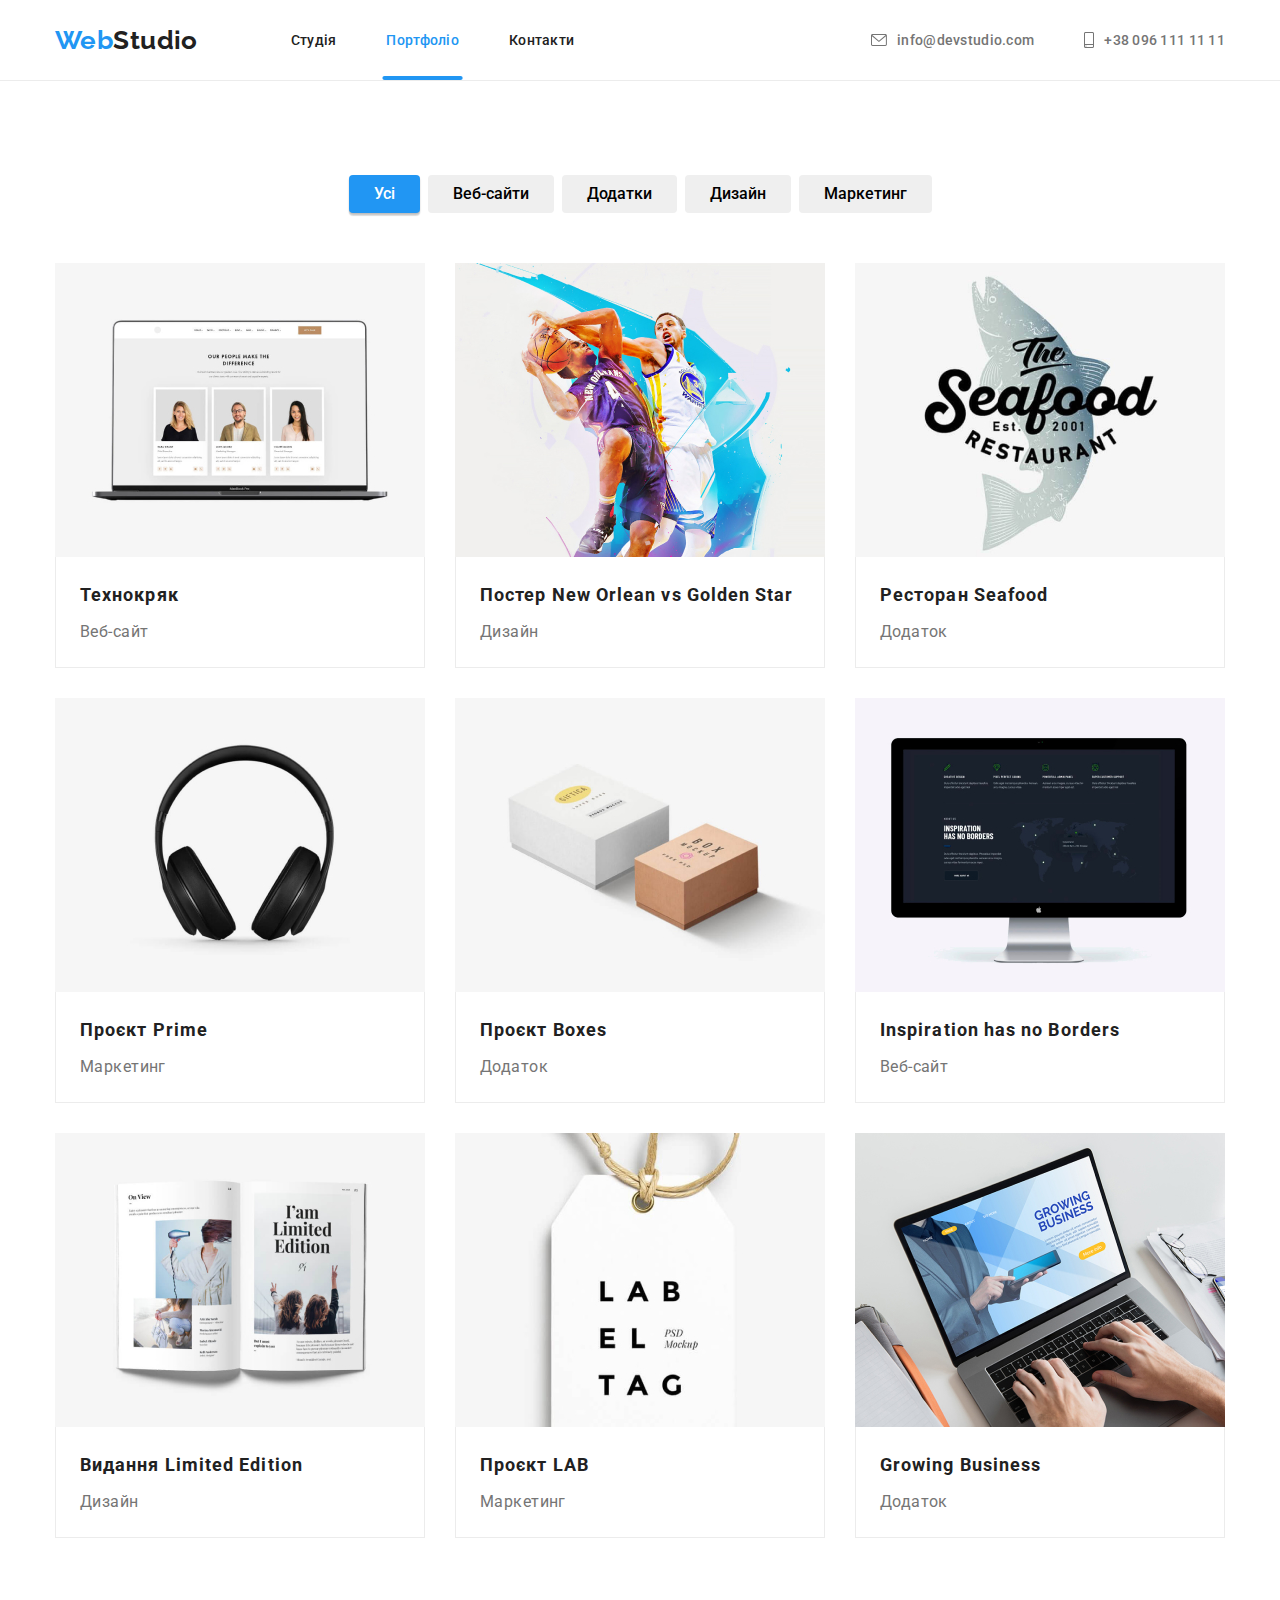
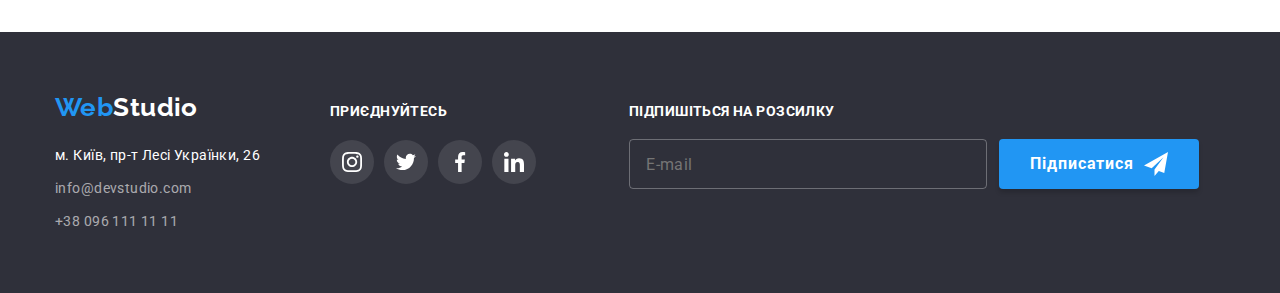
==== portfolio.html @ 4954eb3d "HW8 start" ====
<!DOCTYPE html>
<html lang="uK">
  <head>
    <meta charset="UTF-8" />
    <meta http-equiv="X-UA-Compatible" content="IE=edge" />
    <meta name="viewport" content="width=device-width, initial-scale=1.0" />
    <link rel="preconnect" href="https://fonts.googleapis.com" />
    <link rel="preconnect" href="https://fonts.gstatic.com" crossorigin />
    <link
      href="https://fonts.googleapis.com/css2?family=Raleway:wght@700&family=Roboto:wght@400;500;700;900&display=swap"
      rel="stylesheet"
    />
    <link
      rel="stylesheet"
      href="https://cdnjs.cloudflare.com/ajax/libs/modern-normalize/1.1.0/modern-normalize.min.css"
    />
    <link rel="stylesheet" href="./css/main.min.css" />
    <title>Портфоліо</title>
  </head>
  <body>
    <header class="header-page">
      <div class="container main-site">
        <nav class="header-page__nav">
          <a class="logo" href="./index.html"
            ><span class="logo--blue">Web</span
            ><span class="logo--black">Studio</span></a
          >
          <ul class="main-nav__list list">
            <li class="main-nav__item">
              <a href="./index.html" class="main-nav__title">Студія</a>
            </li>
            <li class="main-nav__item">
              <a
                href="./portfolio.html"
                class="main-nav__title main-nav__title--current"
                >Портфоліо</a
              >
            </li>
            <li class="main-nav__item">
              <a href="" class="main-nav__title">Контакти</a>
            </li>
          </ul>
        </nav>

        <ul class="contacts-list list">
          <li class="contacts-list__item">
            <a href="mailto:info@devstudio.com" class="email">
              <svg width="16" height="12" class="email__icon">
                <use href="./images/icons.svg#icon-envelope"></use>
              </svg>
              info@devstudio.com
            </a>
          </li>
          <li class="contacts-list__item">
            <a href="tel:+380961111111" class="phone">
              <svg width="10" height="16" class="phone__icon">
                <use href="./images/icons.svg#icon-smartphone"></use>
              </svg>
              +38 096 111 11 11
            </a>
          </li>
        </ul>
      </div>
    </header>

    <main>
      <section class="section portfolio">
        <div class="container">
          <h1 class="hidden">Портфоліо</h1>
          <ul class="list portfolio__list">
            <li>
              <button
                type="button"
                class="portfolio__button portfolio__button--current"
              >
                Усі
              </button>
            </li>
            <li>
              <button type="button" class="portfolio__button">Веб-сайти</button>
            </li>
            <li>
              <button type="button" class="portfolio__button">Додатки</button>
            </li>
            <li>
              <button type="button" class="portfolio__button">Дизайн</button>
            </li>
            <li>
              <button type="button" class="portfolio__button">Маркетинг</button>
            </li>
          </ul>

          <ul class="list projects">
            <li class="projects__item">
              <a href="">
                <div class="projects__wrap">
                  <img
                    src="./images/images_portfolio/technocrat.jpg"
                    alt="Технокряк"
                    width="370"
                  />
                  <p class="projects__text">
                    Ресурс пропонує комплексні пропозиції з різним рівнем
                    функціоналу та сервісів. Все це дозволить відвідувачу
                    отримати вичерпні відомості про компанію чи приватну особу.
                  </p>
                </div>
                <div class="projects__border">
                  <h2 class="projects__name">Технокряк</h2>
                  <p class="projects__example">Веб-сайт</p>
                </div>
              </a>
            </li>
            <li class="projects__item">
              <a href="">
                <div class="projects__wrap">
                  <img
                    src="./images/images_portfolio/poster.jpg"
                    alt="Постер"
                    width="370"
                  />
                  <p class="projects__text">
                    Ресурс пропонує комплексні пропозиції з різним рівнем
                    функціоналу та сервісів. Все це дозволить відвідувачу
                    отримати вичерпні відомості про компанію чи приватну особу.
                  </p>
                </div>
                <div class="projects__border">
                  <h2 class="projects__name">
                    Постер New Orlean vs Golden Star
                  </h2>
                  <p class="projects__example">Дизайн</p>
                </div>
              </a>
            </li>
            <li class="projects__item">
              <a href="">
                <div class="projects__wrap">
                  <img
                    src="./images/images_portfolio/restaurant.jpg"
                    alt="Ресторан"
                    width="370"
                  />
                  <p class="projects__text">
                    Ресурс пропонує комплексні пропозиції з різним рівнем
                    функціоналу та сервісів. Все це дозволить відвідувачу
                    отримати вичерпні відомості про компанію чи приватну особу.
                  </p>
                </div>
                <div class="projects__border">
                  <h2 class="projects__name">Ресторан Seafood</h2>
                  <p class="projects__example">Додаток</p>
                </div>
              </a>
            </li>
            <li class="projects__item">
              <a href="">
                <div class="projects__wrap">
                  <img
                    src="./images/images_portfolio/prime_pj.jpg"
                    alt="Проєкт Прайм"
                    width="370"
                  />
                  <p class="projects__text">
                    Ресурс пропонує комплексні пропозиції з різним рівнем
                    функціоналу та сервісів. Все це дозволить відвідувачу
                    отримати вичерпні відомості про компанію чи приватну особу.
                  </p>
                </div>
                <div class="projects__border">
                  <h2 class="projects__name">Проєкт Prime</h2>
                  <p class="projects__example">Маркетинг</p>
                </div>
              </a>
            </li>
            <li class="projects__item">
              <a href="">
                <div class="projects__wrap">
                  <img
                    src="./images/images_portfolio/boxes_pj.jpg"
                    alt="Проєкт Боксеc"
                    width="370"
                  />
                  <p class="projects__text">
                    Ресурс пропонує комплексні пропозиції з різним рівнем
                    функціоналу та сервісів. Все це дозволить відвідувачу
                    отримати вичерпні відомості про компанію чи приватну особу.
                  </p>
                </div>
                <div class="projects__border">
                  <h2 class="projects__name">Проєкт Boxes</h2>
                  <p class="projects__example">Додаток</p>
                </div>
              </a>
            </li>
            <li class="projects__item">
              <a href="">
                <div class="projects__wrap">
                  <img
                    src="./images/images_portfolio/inspiration_pj.jpg"
                    alt="Веб-сайт Інспірайшін"
                    width="370"
                  />
                  <p class="projects__text">
                    Ресурс пропонує комплексні пропозиції з різним рівнем
                    функціоналу та сервісів. Все це дозволить відвідувачу
                    отримати вичерпні відомості про компанію чи приватну особу.
                  </p>
                </div>
                <div class="projects__border">
                  <h2 lang="en" class="projects__name">
                    Inspiration has no Borders
                  </h2>
                  <p class="projects__example">Веб-сайт</p>
                </div>
              </a>
            </li>
            <li class="projects__item">
              <a href="">
                <div class="projects__wrap">
                  <img
                    src="./images/images_portfolio/edition_limited.jpg"
                    alt="Дизайн видання"
                    width="370"
                  />
                  <p class="projects__text">
                    Ресурс пропонує комплексні пропозиції з різним рівнем
                    функціоналу та сервісів. Все це дозволить відвідувачу
                    отримати вичерпні відомості про компанію чи приватну особу.
                  </p>
                </div>
                <div class="projects__border">
                  <h2 class="projects__name">Видання Limited Edition</h2>
                  <p class="projects__example">Дизайн</p>
                </div>
              </a>
            </li>
            <li class="projects__item">
              <a href="">
                <div class="projects__wrap">
                  <img
                    src="./images/images_portfolio/lab_pj.jpg"
                    alt="Маркетинг ЛАБ"
                    width="370"
                  />
                  <p class="projects__text">
                    Ресурс пропонує комплексні пропозиції з різним рівнем
                    функціоналу та сервісів. Все це дозволить відвідувачу
                    отримати вичерпні відомості про компанію чи приватну особу.
                  </p>
                </div>
                <div class="projects__border">
                  <h2 class="projects__name">Проєкт LAB</h2>
                  <p class="projects__example">Маркетинг</p>
                </div>
              </a>
            </li>
            <li class="projects__item">
              <a href="">
                <div class="projects__wrap">
                  <img
                    src="./images/images_portfolio/growing_business.jpg"
                    alt="Додаток"
                    width="370"
                  />
                  <p class="projects__text">
                    Ресурс пропонує комплексні пропозиції з різним рівнем
                    функціоналу та сервісів. Все це дозволить відвідувачу
                    отримати вичерпні відомості про компанію чи приватну особу.
                  </p>
                </div>
                <div class="projects__border">
                  <h2 lang="en" class="projects__name">Growing Business</h2>
                  <p class="projects__example">Додаток</p>
                </div>
              </a>
            </li>
          </ul>
        </div>
      </section>
    </main>

    <footer class="footer">
      <div class="container footer__container">
        <div class="contacts">
          <div class="contacts__logo">
            <a
              href="./index.html"
              target="_blank"
              rel="noopener noreferrer"
              class="logo"
            >
              <span class="logo--blue">Web</span
              ><span class="logo-white">Studio</span>
            </a>
          </div>
          <address class="contacts__body">
            <ul class="list contacts__list">
              <li class="contacts__item">
                <a href="https://goo.gl/maps/1QhM3WFyMhCo5uu47" class="address">
                  м. Київ, пр-т Лесі Українки, 26</a
                >
              </li>
              <li class="contacts__item">
                <a href="mailto:info@devstudio.com" class="email">
                  info@devstudio.com
                </a>
              </li>
              <li class="contacts__item">
                <a href="tel:+380961111111" class="phone">+38 096 111 11 11</a>
              </li>
            </ul>
          </address>
        </div>
        <div class="social">
          <h2 class="social__text">Приєднуйтесь</h2>
          <ul class="social__list list">
            <li class="social__item">
              <a href="#" class="social__link">
                <svg class="social__icon" width="20" height="20">
                  <use href="./images/icons.svg#icon-instagram"></use>
                </svg>
              </a>
            </li>
            <li class="social__item">
              <a href="#" class="social__link">
                <svg class="social__icon" width="20" height="20">
                  <use href="./images/icons.svg#icon-twitter"></use>
                </svg>
              </a>
            </li>
            <li class="social__item">
              <a href="#" class="social__link">
                <svg class="social__icon" width="20" height="20">
                  <use href="./images/icons.svg#icon-facebook"></use>
                </svg>
              </a>
            </li>
            <li class="social__item">
              <a href="#" class="social__link">
                <svg class="social__icon" width="20" height="20">
                  <use href="./images/icons.svg#icon-linkedin"></use>
                </svg>
              </a>
            </li>
          </ul>
        </div>
        <div class="sign-up">
          <form class="sign-up__form">
            <p class="sign-up__title">Підпишіться на розсилку</p>
            <div class="sign-up__row">
              <lable for="user-email" class="sign-up__email-lable"></lable>
              <input
                class="sign-up__email"
                type="email"
                name="email"
                id="user-email"
                placeholder="E-mail"
              />
              <button type="submit" class="sign-up__button">
                Підписатися
                <svg class="sign-up__icon" width="24" height="24">
                  <use href="./images/icons.svg#icon-send"></use>
                </svg>
              </button>
            </div>
          </form>
        </div>
      </div>
    </footer>
  </body>
</html>
---- css/main.min.css ----
:root{--primary-text-color: #212121;--title-item: #757575;--primary-background-color: #ffffff;--secondary-background-color: #f5f4fa;--color-blue: #2196f3;--color-hero-background: #2f303a;--color-white: #ffffff;--color-black: #000000;--fw-400: 400;--fw-500: 500;--fw-700: 700;--border: #ececec;--shadow-cards-button: 0 4px 4px 0 rgba(0, 0, 0, 0.25);--timing-function-hover: cubic-bezier(0.4, 0, 0.2, 1);--time: 250ms}body{background-color:var(--primary-background-color);color:var(--primary-text-color);font-family:Roboto,sans-serif;font-size:14px;letter-spacing:.03em;font-weight:var(--fw-400);margin:0}h1,h2,h3,h4,h5,h6,p{margin:0}.list{list-style:none;margin:0;padding:0}a{text-decoration:none;color:var(--primary-text-color)}img{display:block;max-width:100%;height:auto;width:100%}.container{width:100%;padding-left:15px;padding-right:15px;margin:0 auto}@media screen and (min-width: 480px){.container{max-width:480px}}@media screen and (min-width: 768px){.container{max-width:768px}}@media screen and (min-width: 1200px){.container{max-width:1200px}}.section{padding:60px 0}@media screen and (min-width: 1200px){.section{padding-top:94px;padding-bottom:94px}}.section-title{font-weight:var(--fw-700);font-size:36px;line-height:1.1667;text-align:center;margin-bottom:30px}@media screen and (min-width: 1200px){.section-title{margin-bottom:50px}}.logo--blue,.logo-white,.logo--black{font-family:Raleway,sans-serif;font-weight:var(--fw-700);font-size:26px;line-height:1.1923}.logo--blue{color:var(--color-blue)}.logo-white{color:var(--color-white)}.logo-black{color:var(--color-black)}.backdrop{position:fixed;top:0;width:100%;height:100%;background-color:rgba(0,0,0,.2);-webkit-transition:opacity var(--time) linear,visibility var(--time) linear;transition:opacity var(--time) linear,visibility var(--time) linear}.modal{position:absolute;top:50%;left:50%;width:528px;min-height:581px;background-color:var(--color-white);border-radius:5px;top:50%;left:50%;opacity:1;-webkit-transform:translate(-50%, -50%) scale(1);transform:translate(-50%, -50%) scale(1);-webkit-transition:opacity var(--time) var(--timing-function-hover),-webkit-transform var(--time) var(--timing-function-hover);transition:opacity var(--time) var(--timing-function-hover),-webkit-transform var(--time) var(--timing-function-hover);transition:transform var(--time) var(--timing-function-hover),opacity var(--time) var(--timing-function-hover);transition:transform var(--time) var(--timing-function-hover),opacity var(--time) var(--timing-function-hover),-webkit-transform var(--time) var(--timing-function-hover)}.backdrop.is-hidden .modal{-webkit-transform:translate(-50%, -50%) scale(1.5);transform:translate(-50%, -50%) scale(1.5)}.modal__button{position:absolute;right:8px;top:8px;width:30px;height:30px;border:1px solid rgba(0,0,0,.1);border-radius:50%;display:-webkit-box;display:-ms-flexbox;display:flex;-webkit-box-pack:center;-ms-flex-pack:center;justify-content:center;-webkit-box-align:center;-ms-flex-align:center;align-items:center;background-color:rgba(0,0,0,0);cursor:pointer;-webkit-transition-property:fill;transition-property:fill;-webkit-transition-duration:var(--time);transition-duration:var(--time);-webkit-transition-timing-function:var(--timing-function-hover);transition-timing-function:var(--timing-function-hover)}.modal__button:hover,.modal__button:focus{fill:var(--color-blue)}.modal-section{padding:40px}.modal-section__text{display:block;margin-bottom:12px;font-size:20px;line-height:1.15;color:var(--primary-text-color);text-align:center;letter-spacing:.03em}.modal-section__field{display:-webkit-box;display:-ms-flexbox;display:flex;position:relative;-webkit-box-orient:vertical;-webkit-box-direction:normal;-ms-flex-direction:column;flex-direction:column;margin-bottom:10px;font-size:12px;line-height:1.1667;letter-spacing:.01em}.modal-section__field:nth-of-type(4n){margin-bottom:20px}.modal-section__label{margin-bottom:4px;font-size:12px;line-height:1.1667;letter-spacing:.01em;color:var(--title-item)}.modal-section__input{padding:11px 40px;border:1px solid rgba(33,33,33,.2);border-radius:4px;-webkit-transition:border-color var(--time) var(--timing-function-hover),outline var(--time) var(--timing-function-hover);transition:border-color var(--time) var(--timing-function-hover),outline var(--time) var(--timing-function-hover)}.modal-section__input:focus{border-color:var(--color-blue);outline:var(--color-blue)}.modal-section__icon{position:absolute;top:50%;left:12px;fill:var(--title-text-color);-webkit-transition:fill var(--time) var(--timing-function-hover);transition:fill var(--time) var(--timing-function-hover)}.modal-section__field:focus-within>.modal-section__icon{fill:var(--color-blue)}.modal__comment{margin-top:4px;width:448px;height:120px;resize:none;border:1px solid rgba(33,33,33,.2);border-radius:4px;padding:12px 16px;-webkit-transition:border-color var(--time) var(--timing-function-hover),outline var(--time) var(--timing-function-hover);transition:border-color var(--time) var(--timing-function-hover),outline var(--time) var(--timing-function-hover)}.modal__comment::-webkit-input-placeholder{font-size:12px;line-height:14px;letter-spacing:.01em;color:rgba(117,117,117,.5)}.modal__comment::-moz-placeholder{font-size:12px;line-height:14px;letter-spacing:.01em;color:rgba(117,117,117,.5)}.modal__comment:-ms-input-placeholder{font-size:12px;line-height:14px;letter-spacing:.01em;color:rgba(117,117,117,.5)}.modal__comment::-ms-input-placeholder{font-size:12px;line-height:14px;letter-spacing:.01em;color:rgba(117,117,117,.5)}.modal__comment::placeholder{font-size:12px;line-height:14px;letter-spacing:.01em;color:rgba(117,117,117,.5)}.modal__comment:focus{border-color:var(--color-blue);outline:var(--color-blue)}.checkbox-field{display:-webkit-box;display:-ms-flexbox;display:flex;-webkit-box-align:center;-ms-flex-align:center;align-items:center;padding-left:11px;margin-bottom:30px;color:var(--title-item)}.checkbox-field__input{-webkit-appearance:none;-moz-appearance:none;appearance:none;position:absolute}.checkbox-field__icon{display:inline-block;width:16px;height:15px;border:2px solid var(--primary-text-color);border-radius:2px;cursor:pointer}.checkbox-field__input:checked+.checkbox-field__icon{background-color:var(--color-blue);border-color:rgba(0,0,0,0)}.checkbox-field__input:focus+.checkbox-field__icon{-webkit-box-shadow:0px 4px 4px rgba(0,0,0,.15);box-shadow:0px 4px 4px rgba(0,0,0,.15)}.checkbox-field__icon use{opacity:0}.checkbox-field__input:checked+.checkbox-field__icon use{opacity:1}.checkbox-field__text{margin-left:8px;margin-right:8px;font-size:14px;line-height:1.7143;letter-spacing:.03em}.checkbox-field__link{position:relative;display:block;color:var(--color-blue);text-decoration:none;letter-spacing:.03em;line-height:1.7143}.checkbox-field__link::after{position:absolute;bottom:1px;left:0;content:"";width:100%;height:1px;background-color:var(--color-blue)}.checkbox-field__button{font-weight:var(--fw-700);cursor:pointer;font-size:16px;line-height:1.875;-webkit-box-align:center;-ms-flex-align:center;align-items:center;text-align:center;letter-spacing:.06em;min-width:200px;height:50px;border-radius:4px;margin:0 auto;display:block;margin-top:30px;padding:10px 52px;background:var(--color-blue);-webkit-box-shadow:0px 4px 4px rgba(0,0,0,.15);box-shadow:0px 4px 4px rgba(0,0,0,.15);border-width:0;color:var(--color-white);-webkit-transition-property:background-color;transition-property:background-color;-webkit-transition-duration:var(--time);transition-duration:var(--time);-webkit-transition-timing-function:var(--timing-function-hover);transition-timing-function:var(--timing-function-hover)}.checkbox-field__button:focus,.checkbox-field__button:hover{background-color:#188ce8}.hidden{position:absolute;clip:rect(0 0 0 0);width:1px;height:1px;margin:-1px}.is-hidden{opacity:0;visibility:hidden;pointer-events:none}.header-page{border-bottom:1px solid #ececec}.main-nav,.header-page__nav,.nav-site,.main-site{display:-webkit-box;display:-ms-flexbox;display:flex;-webkit-box-align:center;-ms-flex-align:center;align-items:center}.main-nav__list{display:-webkit-box;display:-ms-flexbox;display:flex;margin-left:93px}.main-nav__list .main-nav__item:not(:last-child){margin-right:50px}.main-nav__list .main-nav__title{display:block;padding-top:32px;padding-bottom:32px;font-weight:var(--fw-500);line-height:1.1428;letter-spacing:.02em;-webkit-transition-property:color;transition-property:color;-webkit-transition-duration:var(--time);transition-duration:var(--time);-webkit-transition-timing-function:var(--timing-function-hover);transition-timing-function:var(--timing-function-hover)}.main-nav__list .main-nav__title:hover,.main-nav__list .main-nav__title:focus{color:var(--color-blue)}.contacts-list{display:-webkit-box;display:-ms-flexbox;display:flex;-webkit-box-align:center;-ms-flex-align:center;align-items:center;margin-left:auto}.contacts-list .contacts-list__item+.contacts-list__item{margin-left:50px}.contacts-list .phone,.contacts-list .email{color:var(--title-item);font-weight:var(--fw-500);line-height:1.1428;letter-spacing:.02em;vertical-align:baseline;display:-webkit-box;display:-ms-flexbox;display:flex;-webkit-box-align:center;-ms-flex-align:center;align-items:center;-webkit-transition-property:color;transition-property:color;-webkit-transition-duration:var(--time);transition-duration:var(--time);-webkit-transition-timing-function:var(--timing-function-hover);transition-timing-function:var(--timing-function-hover)}.contacts-list .phone:hover,.contacts-list .phone:focus,.contacts-list .email:hover,.contacts-list .email:focus{color:var(--color-blue)}.main-nav__title--current{position:relative}.main-nav__title--current::after{content:"";position:absolute;width:100%;height:4px;left:0;bottom:0;-webkit-transform:scaleX(1.1);transform:scaleX(1.1);background:var(--color-blue);border-radius:2px}.main-nav__list .main-nav__item .main-nav__title--current{color:var(--color-blue)}.phone,.email{color:rgba(255,255,255,.6);font-style:normal;line-height:1.7143;-webkit-transition-property:color;transition-property:color;-webkit-transition-duration:var(--time);transition-duration:var(--time);-webkit-transition-timing-function:var(--timing-function-hover);transition-timing-function:var(--timing-function-hover)}.phone:hover,.phone:focus,.email:hover,.email:focus{color:var(--color-blue)}.address:hover,.address:focus{color:var(--color-blue)}.email__icon{display:-webkit-inline-box;display:-ms-inline-flexbox;display:inline-flex;-webkit-box-align:center;-ms-flex-align:center;align-items:center;margin-right:10px;fill:currentColor}.phone__icon{display:-webkit-inline-box;display:-ms-inline-flexbox;display:inline-flex;-webkit-box-align:center;-ms-flex-align:center;align-items:center;margin-right:10px;fill:currentColor}.hero{max-width:1600px;height:600px;text-align:center;padding-top:200px;padding-bottom:200px;margin-left:auto;margin-right:auto;background-image:-webkit-gradient(linear, left top, right top, from(rgba(47, 48, 58, 0.4)), to(rgba(47, 48, 58, 0.4))),url("../images/bg-hero.jpg");background-image:linear-gradient(to right, rgba(47, 48, 58, 0.4), rgba(47, 48, 58, 0.4)),url("../images/bg-hero.jpg");background-position:center;background-size:auto;background-repeat:no-repeat;background-color:var(--color-hero-background)}.hero__title{color:var(--color-white);font-weight:900;font-size:26px;line-height:1.3636;letter-spacing:.06em;text-transform:uppercase;margin:0 auto}@media screen and (min-width: 768px){.hero__title{width:360px}}@media screen and (min-width: 1200px){.hero__title{font-size:44px;width:696px}}.button__hero{cursor:pointer;font-weight:var(--fw-700);font-size:16px;line-height:1.875;letter-spacing:.06em;border-radius:4px;padding:10px 32px;min-width:200px;margin-top:30px;background:var(--color-blue);-webkit-box-shadow:0px 4px 4px rgba(0,0,0,.15);box-shadow:0px 4px 4px rgba(0,0,0,.15);border-width:0;color:var(--color-white);-webkit-transition-property:background-color;transition-property:background-color;-webkit-transition-duration:var(--time);transition-duration:var(--time);-webkit-transition-timing-function:var(--timing-function-hover);transition-timing-function:var(--timing-function-hover)}.button__hero:hover,.button__hero:focus{background-color:#188ce8}.features__row{display:-webkit-box;display:-ms-flexbox;display:flex;-ms-flex-wrap:wrap;flex-wrap:wrap;-webkit-box-pack:center;-ms-flex-pack:center;justify-content:center;-webkit-box-orient:vertical;-webkit-box-direction:normal;-ms-flex-direction:column;flex-direction:column;gap:30px}@media screen and (min-width: 768px){.features__row{-webkit-box-orient:horizontal;-webkit-box-direction:normal;-ms-flex-direction:row;flex-direction:row}}@media screen and (min-width: 1200px){.features__row{display:-webkit-box;display:-ms-flexbox;display:flex}}.features__row>.features__body{width:100%}@media screen and (min-width: 768px){.features__body{-ms-flex-preferred-size:calc((100% - 30px)/2);flex-basis:calc((100% - 30px)/2)}}@media screen and (min-width: 1200px){.features__body{-ms-flex-preferred-size:calc((100% - 90px)/4);flex-basis:calc((100% - 90px)/4)}}.features__bgc-img{display:-webkit-box;display:-ms-flexbox;display:flex;-webkit-box-pack:center;-ms-flex-pack:center;justify-content:center;-webkit-box-align:center;-ms-flex-align:center;align-items:center;background-color:#f5f4fa;height:120px;margin-bottom:30px}.features__body-img{fill:currentColor}.features__title{font-size:14px;font-weight:var(--fw-700);line-height:1.14;text-transform:uppercase;margin-bottom:10px}.features__text{color:var(--title-item);line-height:1.7143}.work{display:none;padding-top:0}@media screen and (min-width: 1200px){.work{display:block}}.work__list{display:-webkit-box;display:-ms-flexbox;display:flex;-webkit-box-orient:horizontal;-webkit-box-direction:normal;-ms-flex-direction:row;flex-direction:row;gap:30px}.work__list-item{-ms-flex-preferred-size:calc((100% - 60px)/3);flex-basis:calc((100% - 60px)/3);position:relative}.work__list-text{padding-top:27px;padding-bottom:27px;font-weight:700;font-size:14px;line-height:1.14;text-align:center;letter-spacing:.03em;text-transform:uppercase;color:var(--color-white);width:100%;height:70px;background-color:rgba(47,48,58,.8);position:absolute;bottom:0}.team{background-color:var(--secondary-background-color)}.team__list{display:-webkit-box;display:-ms-flexbox;display:flex;-webkit-box-orient:vertical;-webkit-box-direction:normal;-ms-flex-direction:column;flex-direction:column;gap:30px}@media screen and (min-width: 768px){.team__list{-ms-flex-wrap:wrap;flex-wrap:wrap;-webkit-box-orient:horizontal;-webkit-box-direction:normal;-ms-flex-direction:row;flex-direction:row}}.team__list>.team__item{margin-top:0;background:var(--primary-background-color);-webkit-box-shadow:0px 1px 3px rgba(0,0,0,.12),0px 1px 1px rgba(0,0,0,.14),0px 2px 1px rgba(0,0,0,.2);box-shadow:0px 1px 3px rgba(0,0,0,.12),0px 1px 1px rgba(0,0,0,.14),0px 2px 1px rgba(0,0,0,.2);border-radius:0px 0px 4px 4px}@media screen and (min-width: 768px){.team__item{-ms-flex-preferred-size:calc((100% - 30px)/2);flex-basis:calc((100% - 30px)/2)}}@media screen and (min-width: 1200px){.team__item{-ms-flex-preferred-size:calc((100% - 90px)/4);flex-basis:calc((100% - 90px)/4)}}.team__border{padding:30px 10px;padding-bottom:24px;-webkit-box-flex:1;-ms-flex-positive:1;flex-grow:1}@media screen and (min-width: 1200px){.team__border{padding-bottom:30px}}.team__title{font-weight:var(--fw-500);font-size:16px;line-height:1.1875;margin-bottom:10px;text-align:center}.team__job-title{color:var(--title-item);font-size:16px;line-height:1.1875;text-align:center;margin-bottom:16px}.social-list{display:-webkit-box;display:-ms-flexbox;display:flex;-webkit-box-pack:center;-ms-flex-pack:center;justify-content:center;gap:10px}.social-list__item{width:44px;height:44px}.social-list__link{width:100%;height:100%;border-radius:50%;display:-webkit-box;display:-ms-flexbox;display:flex;-webkit-box-orient:vertical;-webkit-box-direction:normal;-ms-flex-direction:column;flex-direction:column;-webkit-box-align:center;-ms-flex-align:center;align-items:center;-webkit-box-pack:center;-ms-flex-pack:center;justify-content:center;color:#afb1b8;-webkit-transition-property:background-color,color;transition-property:background-color,color;-webkit-transition-duration:var(--time);transition-duration:var(--time);-webkit-transition-timing-function:var(--timing-function-hover);transition-timing-function:var(--timing-function-hover)}.social-list__link:hover,.social-list__link:focus{background-color:var(--color-blue);color:var(--color-white)}.social-list__icon{fill:currentColor}.brands__list{display:-webkit-box;display:-ms-flexbox;display:flex;-ms-flex-wrap:wrap;flex-wrap:wrap;-webkit-box-pack:center;-ms-flex-pack:center;justify-content:center;-webkit-box-align:center;-ms-flex-align:center;align-items:center;gap:30px}.brands__item{-ms-flex-wrap:wrap;flex-wrap:wrap;-webkit-box-orient:horizontal;-webkit-box-direction:normal;-ms-flex-direction:row;flex-direction:row;-ms-flex-preferred-size:calc((100% - 30px)/2);flex-basis:calc((100% - 30px)/2);width:170px;height:92px;border-radius:4px;color:#afb1b8}@media screen and (min-width: 768px){.brands__item{-ms-flex-preferred-size:calc((100% - 60px)/3);flex-basis:calc((100% - 60px)/3)}}@media screen and (min-width: 1200px){.brands__item{-ms-flex-preferred-size:calc((100% - 150px)/6);flex-basis:calc((100% - 150px)/6)}}.brands__link{display:-webkit-box;display:-ms-flexbox;display:flex;-webkit-box-pack:center;-ms-flex-pack:center;justify-content:center;-webkit-box-align:center;-ms-flex-align:center;align-items:center;border:1px solid #afb1b8;border-radius:4px;color:#afb1b8;height:92px;fill:currentColor;-webkit-transition-property:border,color;transition-property:border,color;-webkit-transition-duration:var(--time);transition-duration:var(--time);-webkit-transition-timing-function:var(--timing-function-hover);transition-timing-function:var(--timing-function-hover)}.brands__link:hover,.brands__link:focus{color:var(--color-blue);border-color:var(--color-blue)}.brands__icon{fill:currentColor}.footer{background-color:var(--color-hero-background);padding:60px 0}.footer__container{display:-webkit-box;display:-ms-flexbox;display:flex;-webkit-box-align:baseline;-ms-flex-align:baseline;align-items:baseline}.contacts__logo{margin-bottom:20px}.contacts__item:not(:last-child){margin-bottom:9px}.address{color:var(--color-white);line-height:1.7143;font-style:normal;-webkit-transition-property:color;transition-property:color;-webkit-transition-duration:var(--time);transition-duration:var(--time);-webkit-transition-timing-function:var(--timing-function-hover);transition-timing-function:var(--timing-function-hover)}.address:hover,.address:focus{color:var(--color-blue)}.social{margin-left:70px}.social__text{margin-bottom:20px;color:#fff;text-transform:uppercase;font-weight:var(--fw-700);font-size:14px;line-height:1.14;letter-spacing:.03em}.social__list{display:-webkit-box;display:-ms-flexbox;display:flex;-webkit-box-pack:left;-ms-flex-pack:left;justify-content:left;gap:10px}.social__item{width:44px;height:44px}.social__link{width:100%;height:100%;border-radius:50%;display:-webkit-box;display:-ms-flexbox;display:flex;-webkit-box-align:center;-ms-flex-align:center;align-items:center;-webkit-box-pack:center;-ms-flex-pack:center;justify-content:center;color:var(--color-white);background-color:rgba(255,255,255,.1);-webkit-transition-property:background-color;transition-property:background-color;-webkit-transition-duration:var(--time);transition-duration:var(--time);-webkit-transition-timing-function:var(--timing-function-hover);transition-timing-function:var(--timing-function-hover)}.social__link:hover,.social__link:focus{background-color:var(--color-blue)}.social__icon{fill:currentColor}.sign-up__form{margin-left:93px;margin-bottom:0;margin-right:0}.sign-up__title{display:block;margin-bottom:20px;font-family:"Roboto";font-style:normal;font-weight:700;font-size:14px;line-height:1,14;letter-spacing:.03em;text-transform:uppercase;color:#fff}.sign-up__row{display:-webkit-box;display:-ms-flexbox;display:flex;-webkit-box-align:center;-ms-flex-align:center;align-items:center}.sign-up__email{padding-left:16px;min-width:358px;height:50px;background-color:rgba(0,0,0,0);border:1px solid rgba(255,255,255,.3);border-radius:4px;font-weight:var(--fw-400);font-size:16px;line-height:1.25;letter-spacing:.03em;color:rgba(255,255,255,.6);-webkit-transition-property:outline;transition-property:outline;-webkit-transition-duration:var(--time);transition-duration:var(--time);-webkit-transition-timing-function:var(--timing-function-hover);transition-timing-function:var(--timing-function-hover)}.sign-up__email:focus{outline:1px solid var(--color-blue)}.sign-up__button{display:-webkit-box;display:-ms-flexbox;display:flex;cursor:pointer;margin-left:12px;width:200px;height:50px;border-width:0;background:var(--color-blue);-webkit-box-shadow:0px 4px 4px rgba(0,0,0,.15);box-shadow:0px 4px 4px rgba(0,0,0,.15);border-radius:4px;border-color:#2196f3;font-weight:var(--fw-700);font-size:16px;line-height:1.88;-webkit-box-pack:center;-ms-flex-pack:center;justify-content:center;-webkit-box-align:center;-ms-flex-align:center;align-items:center;gap:10px;letter-spacing:.06em;color:var(--color-white);-webkit-transition-property:background-color;transition-property:background-color;-webkit-transition-duration:var(--time);transition-duration:var(--time);-webkit-transition-timing-function:var(--timing-function-hover);transition-timing-function:var(--timing-function-hover)}.sign-up__button:hover,.sign-up__button:focus{background-color:#188ce8}.sign-up__icon{fill:var(--color-white);-webkit-box-pack:center;-ms-flex-pack:center;justify-content:center;-webkit-box-align:center;-ms-flex-align:center;align-items:center}.portfolio__list{display:-webkit-box;display:-ms-flexbox;display:flex;-webkit-box-pack:center;-ms-flex-pack:center;justify-content:center;margin-bottom:50px;gap:8px}.portfolio__button{cursor:pointer;font-weight:var(--fw-500);font-size:16px;line-height:1.625;text-align:center;padding:6px 25px;border-radius:4px;border:none;background-color:var(-secondary-background-color);-webkit-transition-property:color,background-color,-webkit-filter;transition-property:color,background-color,-webkit-filter;transition-property:color,background-color,filter;transition-property:color,background-color,filter,-webkit-filter;-webkit-transition-duration:var(--time);transition-duration:var(--time);-webkit-transition-timing-function:var(--timing-function-hover);transition-timing-function:var(--timing-function-hover)}.portfolio__button:hover,.portfolio__button:focus{background-color:var(--color-blue);color:var(--color-white);-webkit-filter:drop-shadow(0px 4px 4px rgba(0, 0, 0, 0.25));filter:drop-shadow(0px 4px 4px rgba(0, 0, 0, 0.25))}.portfolio__button--current{background-color:var(--color-blue);color:var(--color-white);-webkit-box-shadow:0px 3px 1px rgba(0,0,0,.1),0px 1px 2px rgba(0,0,0,.08),0px 2px 2px rgba(0,0,0,.12);box-shadow:0px 3px 1px rgba(0,0,0,.1),0px 1px 2px rgba(0,0,0,.08),0px 2px 2px rgba(0,0,0,.12)}.projects{display:-webkit-box;display:-ms-flexbox;display:flex;-ms-flex-wrap:wrap;flex-wrap:wrap;gap:30px}.projects__item{-ms-flex-preferred-size:calc((100% - 60px)/3);flex-basis:calc((100% - 60px)/3);-webkit-transition-property:-webkit-box-shadow;transition-property:-webkit-box-shadow;transition-property:box-shadow;transition-property:box-shadow, -webkit-box-shadow;-webkit-transition-duration:var(--time);transition-duration:var(--time);-webkit-transition-timing-function:var(--timing-function-hover);transition-timing-function:var(--timing-function-hover)}.projects__item:hover,.projects__item:focus{-webkit-box-shadow:0px 1px 1px rgba(0,0,0,.12),0px 4px 4px rgba(0,0,0,.06),1px 4px 6px rgba(0,0,0,.16);box-shadow:0px 1px 1px rgba(0,0,0,.12),0px 4px 4px rgba(0,0,0,.06),1px 4px 6px rgba(0,0,0,.16)}.projects__wrap{position:relative;overflow:hidden}.projects__text{position:absolute;top:0;background-color:rgba(33,150,243,.9);color:var(--color-white);font-weight:var(--fw-400);font-size:18px;line-height:1.5556;letter-spacing:.03em;padding:63px 24px;height:100%;-webkit-transform:translateY(100%);transform:translateY(100%);-webkit-transition:-webkit-transform var(--time) linear;transition:-webkit-transform var(--time) linear;transition:transform var(--time) linear;transition:transform var(--time) linear, -webkit-transform var(--time) linear;overflow:auto}.projects__item:hover .projects__text{-webkit-transform:translateY(0);transform:translateY(0)}.projects__border{padding:20px 24px;border-right:1px solid var(--border);border-bottom:1px solid var(--border);border-left:1px solid var(--border)}.projects__name{font-weight:var(--fw-700);font-size:18px;line-height:2;letter-spacing:.06em;margin-bottom:4px}.projects__example{color:var(--title-item);font-size:16px;line-height:1.875}/*# sourceMappingURL=main.min.css.map */
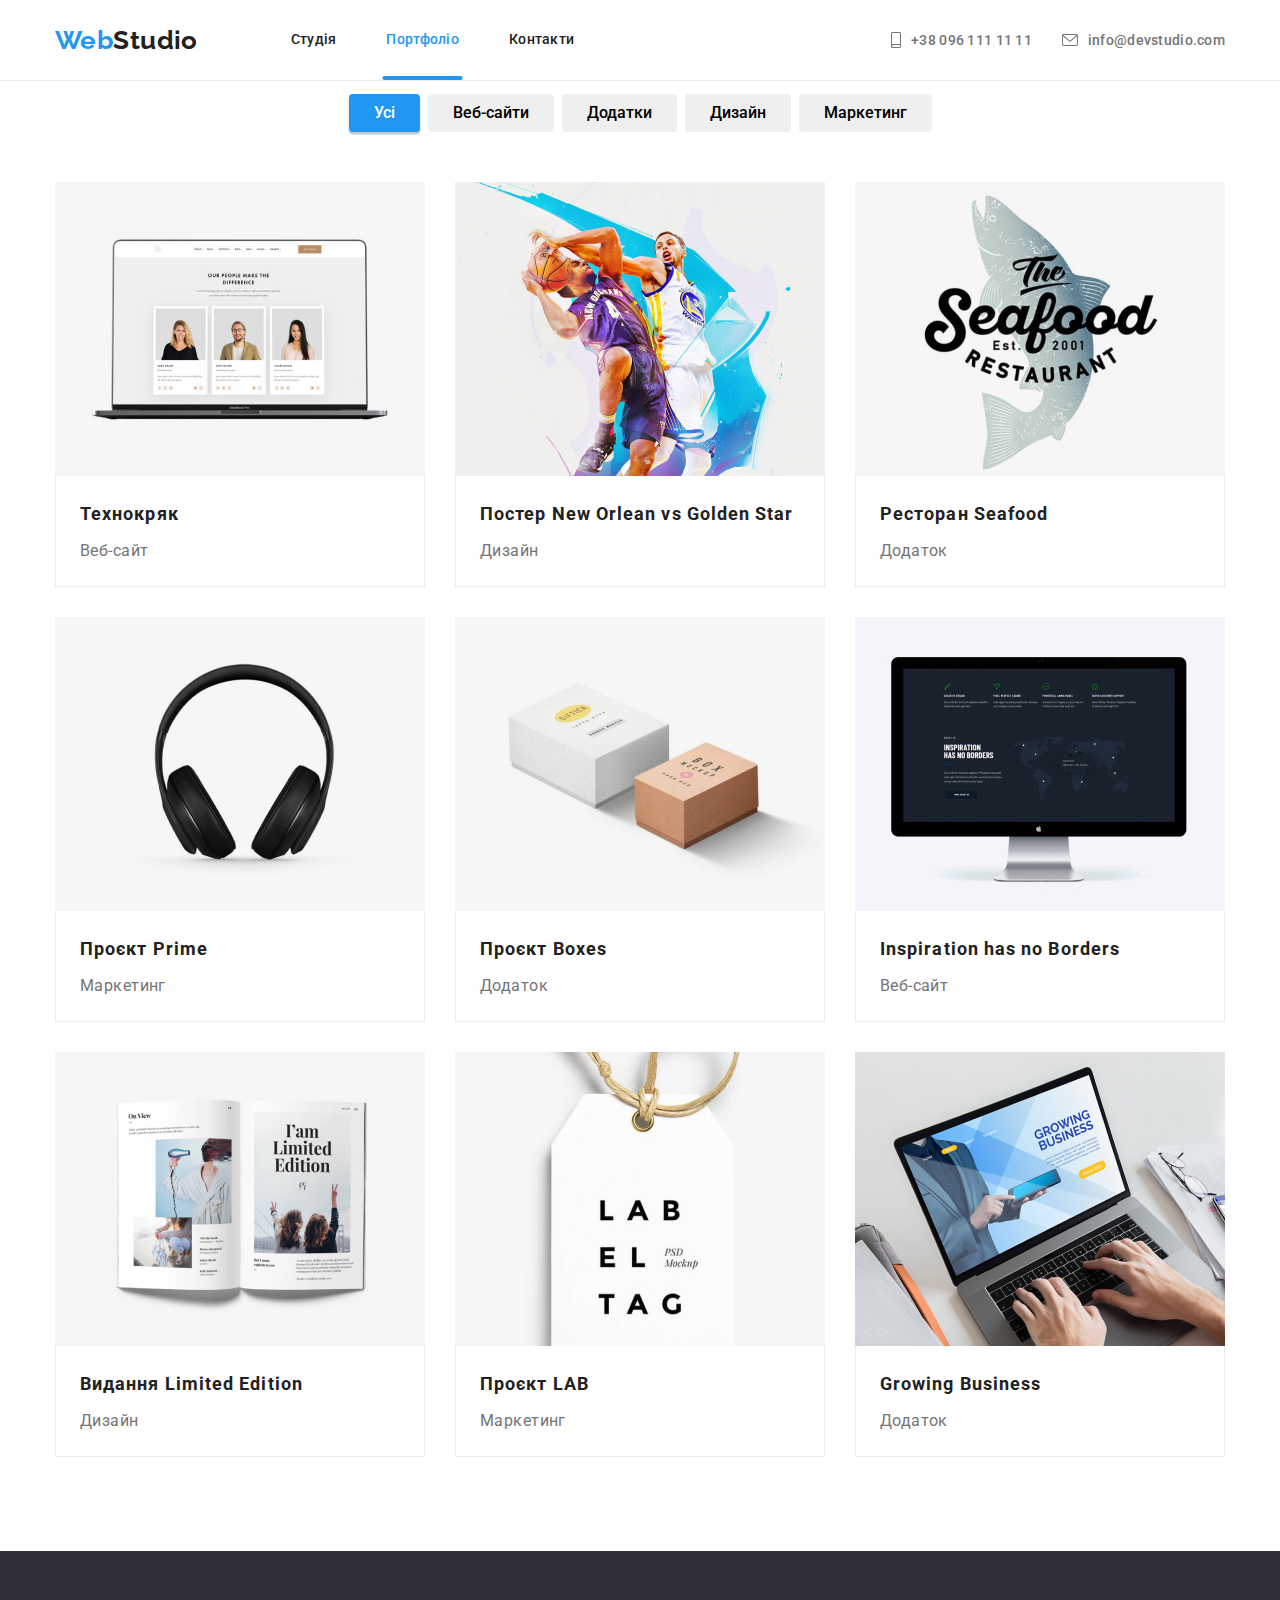
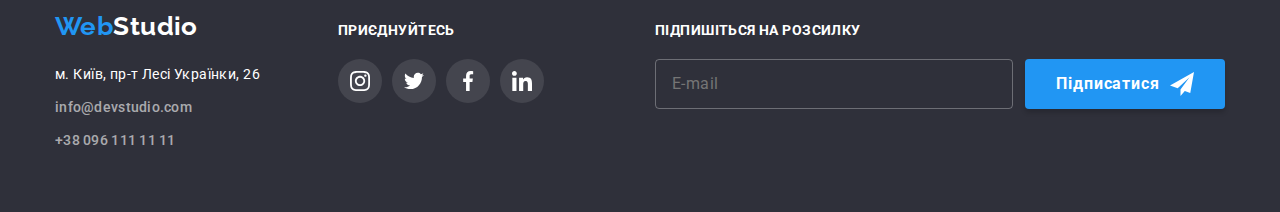
==== commit 0dd66273: "HW8 add header" ====
--- a/portfolio.html
+++ b/portfolio.html
@@ -40,26 +40,26 @@
               <a href="" class="main-nav__title">Контакти</a>
             </li>
           </ul>
+
+          <ul class="contacts-list list">
+            <li class="contacts-list__item">
+              <a href="mailto:info@devstudio.com" class="email">
+                <svg width="16" height="12" class="email__icon">
+                  <use href="./images/icons.svg#icon-envelope"></use>
+                </svg>
+                info@devstudio.com
+              </a>
+            </li>
+            <li class="contacts-list__item">
+              <a href="tel:+380961111111" class="phone">
+                <svg width="10" height="16" class="phone__icon">
+                  <use href="./images/icons.svg#icon-smartphone"></use>
+                </svg>
+                +38 096 111 11 11
+              </a>
+            </li>
+          </ul>
         </nav>
-
-        <ul class="contacts-list list">
-          <li class="contacts-list__item">
-            <a href="mailto:info@devstudio.com" class="email">
-              <svg width="16" height="12" class="email__icon">
-                <use href="./images/icons.svg#icon-envelope"></use>
-              </svg>
-              info@devstudio.com
-            </a>
-          </li>
-          <li class="contacts-list__item">
-            <a href="tel:+380961111111" class="phone">
-              <svg width="10" height="16" class="phone__icon">
-                <use href="./images/icons.svg#icon-smartphone"></use>
-              </svg>
-              +38 096 111 11 11
-            </a>
-          </li>
-        </ul>
       </div>
     </header>
 
--- a/css/main.min.css
+++ b/css/main.min.css
@@ -1 +1 @@
-:root{--primary-text-color: #212121;--title-item: #757575;--primary-background-color: #ffffff;--secondary-background-color: #f5f4fa;--color-blue: #2196f3;--color-hero-background: #2f303a;--color-white: #ffffff;--color-black: #000000;--fw-400: 400;--fw-500: 500;--fw-700: 700;--border: #ececec;--shadow-cards-button: 0 4px 4px 0 rgba(0, 0, 0, 0.25);--timing-function-hover: cubic-bezier(0.4, 0, 0.2, 1);--time: 250ms}body{background-color:var(--primary-background-color);color:var(--primary-text-color);font-family:Roboto,sans-serif;font-size:14px;letter-spacing:.03em;font-weight:var(--fw-400);margin:0}h1,h2,h3,h4,h5,h6,p{margin:0}.list{list-style:none;margin:0;padding:0}a{text-decoration:none;color:var(--primary-text-color)}img{display:block;max-width:100%;height:auto;width:100%}.container{width:100%;padding-left:15px;padding-right:15px;margin:0 auto}@media screen and (min-width: 480px){.container{max-width:480px}}@media screen and (min-width: 768px){.container{max-width:768px}}@media screen and (min-width: 1200px){.container{max-width:1200px}}.section{padding:60px 0}@media screen and (min-width: 1200px){.section{padding-top:94px;padding-bottom:94px}}.section-title{font-weight:var(--fw-700);font-size:36px;line-height:1.1667;text-align:center;margin-bottom:30px}@media screen and (min-width: 1200px){.section-title{margin-bottom:50px}}.logo--blue,.logo-white,.logo--black{font-family:Raleway,sans-serif;font-weight:var(--fw-700);font-size:26px;line-height:1.1923}.logo--blue{color:var(--color-blue)}.logo-white{color:var(--color-white)}.logo-black{color:var(--color-black)}.backdrop{position:fixed;top:0;width:100%;height:100%;background-color:rgba(0,0,0,.2);-webkit-transition:opacity var(--time) linear,visibility var(--time) linear;transition:opacity var(--time) linear,visibility var(--time) linear}.modal{position:absolute;top:50%;left:50%;width:528px;min-height:581px;background-color:var(--color-white);border-radius:5px;top:50%;left:50%;opacity:1;-webkit-transform:translate(-50%, -50%) scale(1);transform:translate(-50%, -50%) scale(1);-webkit-transition:opacity var(--time) var(--timing-function-hover),-webkit-transform var(--time) var(--timing-function-hover);transition:opacity var(--time) var(--timing-function-hover),-webkit-transform var(--time) var(--timing-function-hover);transition:transform var(--time) var(--timing-function-hover),opacity var(--time) var(--timing-function-hover);transition:transform var(--time) var(--timing-function-hover),opacity var(--time) var(--timing-function-hover),-webkit-transform var(--time) var(--timing-function-hover)}.backdrop.is-hidden .modal{-webkit-transform:translate(-50%, -50%) scale(1.5);transform:translate(-50%, -50%) scale(1.5)}.modal__button{position:absolute;right:8px;top:8px;width:30px;height:30px;border:1px solid rgba(0,0,0,.1);border-radius:50%;display:-webkit-box;display:-ms-flexbox;display:flex;-webkit-box-pack:center;-ms-flex-pack:center;justify-content:center;-webkit-box-align:center;-ms-flex-align:center;align-items:center;background-color:rgba(0,0,0,0);cursor:pointer;-webkit-transition-property:fill;transition-property:fill;-webkit-transition-duration:var(--time);transition-duration:var(--time);-webkit-transition-timing-function:var(--timing-function-hover);transition-timing-function:var(--timing-function-hover)}.modal__button:hover,.modal__button:focus{fill:var(--color-blue)}.modal-section{padding:40px}.modal-section__text{display:block;margin-bottom:12px;font-size:20px;line-height:1.15;color:var(--primary-text-color);text-align:center;letter-spacing:.03em}.modal-section__field{display:-webkit-box;display:-ms-flexbox;display:flex;position:relative;-webkit-box-orient:vertical;-webkit-box-direction:normal;-ms-flex-direction:column;flex-direction:column;margin-bottom:10px;font-size:12px;line-height:1.1667;letter-spacing:.01em}.modal-section__field:nth-of-type(4n){margin-bottom:20px}.modal-section__label{margin-bottom:4px;font-size:12px;line-height:1.1667;letter-spacing:.01em;color:var(--title-item)}.modal-section__input{padding:11px 40px;border:1px solid rgba(33,33,33,.2);border-radius:4px;-webkit-transition:border-color var(--time) var(--timing-function-hover),outline var(--time) var(--timing-function-hover);transition:border-color var(--time) var(--timing-function-hover),outline var(--time) var(--timing-function-hover)}.modal-section__input:focus{border-color:var(--color-blue);outline:var(--color-blue)}.modal-section__icon{position:absolute;top:50%;left:12px;fill:var(--title-text-color);-webkit-transition:fill var(--time) var(--timing-function-hover);transition:fill var(--time) var(--timing-function-hover)}.modal-section__field:focus-within>.modal-section__icon{fill:var(--color-blue)}.modal__comment{margin-top:4px;width:448px;height:120px;resize:none;border:1px solid rgba(33,33,33,.2);border-radius:4px;padding:12px 16px;-webkit-transition:border-color var(--time) var(--timing-function-hover),outline var(--time) var(--timing-function-hover);transition:border-color var(--time) var(--timing-function-hover),outline var(--time) var(--timing-function-hover)}.modal__comment::-webkit-input-placeholder{font-size:12px;line-height:14px;letter-spacing:.01em;color:rgba(117,117,117,.5)}.modal__comment::-moz-placeholder{font-size:12px;line-height:14px;letter-spacing:.01em;color:rgba(117,117,117,.5)}.modal__comment:-ms-input-placeholder{font-size:12px;line-height:14px;letter-spacing:.01em;color:rgba(117,117,117,.5)}.modal__comment::-ms-input-placeholder{font-size:12px;line-height:14px;letter-spacing:.01em;color:rgba(117,117,117,.5)}.modal__comment::placeholder{font-size:12px;line-height:14px;letter-spacing:.01em;color:rgba(117,117,117,.5)}.modal__comment:focus{border-color:var(--color-blue);outline:var(--color-blue)}.checkbox-field{display:-webkit-box;display:-ms-flexbox;display:flex;-webkit-box-align:center;-ms-flex-align:center;align-items:center;padding-left:11px;margin-bottom:30px;color:var(--title-item)}.checkbox-field__input{-webkit-appearance:none;-moz-appearance:none;appearance:none;position:absolute}.checkbox-field__icon{display:inline-block;width:16px;height:15px;border:2px solid var(--primary-text-color);border-radius:2px;cursor:pointer}.checkbox-field__input:checked+.checkbox-field__icon{background-color:var(--color-blue);border-color:rgba(0,0,0,0)}.checkbox-field__input:focus+.checkbox-field__icon{-webkit-box-shadow:0px 4px 4px rgba(0,0,0,.15);box-shadow:0px 4px 4px rgba(0,0,0,.15)}.checkbox-field__icon use{opacity:0}.checkbox-field__input:checked+.checkbox-field__icon use{opacity:1}.checkbox-field__text{margin-left:8px;margin-right:8px;font-size:14px;line-height:1.7143;letter-spacing:.03em}.checkbox-field__link{position:relative;display:block;color:var(--color-blue);text-decoration:none;letter-spacing:.03em;line-height:1.7143}.checkbox-field__link::after{position:absolute;bottom:1px;left:0;content:"";width:100%;height:1px;background-color:var(--color-blue)}.checkbox-field__button{font-weight:var(--fw-700);cursor:pointer;font-size:16px;line-height:1.875;-webkit-box-align:center;-ms-flex-align:center;align-items:center;text-align:center;letter-spacing:.06em;min-width:200px;height:50px;border-radius:4px;margin:0 auto;display:block;margin-top:30px;padding:10px 52px;background:var(--color-blue);-webkit-box-shadow:0px 4px 4px rgba(0,0,0,.15);box-shadow:0px 4px 4px rgba(0,0,0,.15);border-width:0;color:var(--color-white);-webkit-transition-property:background-color;transition-property:background-color;-webkit-transition-duration:var(--time);transition-duration:var(--time);-webkit-transition-timing-function:var(--timing-function-hover);transition-timing-function:var(--timing-function-hover)}.checkbox-field__button:focus,.checkbox-field__button:hover{background-color:#188ce8}.hidden{position:absolute;clip:rect(0 0 0 0);width:1px;height:1px;margin:-1px}.is-hidden{opacity:0;visibility:hidden;pointer-events:none}.header-page{border-bottom:1px solid #ececec}.main-nav,.header-page__nav,.nav-site,.main-site{display:-webkit-box;display:-ms-flexbox;display:flex;-webkit-box-align:center;-ms-flex-align:center;align-items:center}.main-nav__list{display:-webkit-box;display:-ms-flexbox;display:flex;margin-left:93px}.main-nav__list .main-nav__item:not(:last-child){margin-right:50px}.main-nav__list .main-nav__title{display:block;padding-top:32px;padding-bottom:32px;font-weight:var(--fw-500);line-height:1.1428;letter-spacing:.02em;-webkit-transition-property:color;transition-property:color;-webkit-transition-duration:var(--time);transition-duration:var(--time);-webkit-transition-timing-function:var(--timing-function-hover);transition-timing-function:var(--timing-function-hover)}.main-nav__list .main-nav__title:hover,.main-nav__list .main-nav__title:focus{color:var(--color-blue)}.contacts-list{display:-webkit-box;display:-ms-flexbox;display:flex;-webkit-box-align:center;-ms-flex-align:center;align-items:center;margin-left:auto}.contacts-list .contacts-list__item+.contacts-list__item{margin-left:50px}.contacts-list .phone,.contacts-list .email{color:var(--title-item);font-weight:var(--fw-500);line-height:1.1428;letter-spacing:.02em;vertical-align:baseline;display:-webkit-box;display:-ms-flexbox;display:flex;-webkit-box-align:center;-ms-flex-align:center;align-items:center;-webkit-transition-property:color;transition-property:color;-webkit-transition-duration:var(--time);transition-duration:var(--time);-webkit-transition-timing-function:var(--timing-function-hover);transition-timing-function:var(--timing-function-hover)}.contacts-list .phone:hover,.contacts-list .phone:focus,.contacts-list .email:hover,.contacts-list .email:focus{color:var(--color-blue)}.main-nav__title--current{position:relative}.main-nav__title--current::after{content:"";position:absolute;width:100%;height:4px;left:0;bottom:0;-webkit-transform:scaleX(1.1);transform:scaleX(1.1);background:var(--color-blue);border-radius:2px}.main-nav__list .main-nav__item .main-nav__title--current{color:var(--color-blue)}.phone,.email{color:rgba(255,255,255,.6);font-style:normal;line-height:1.7143;-webkit-transition-property:color;transition-property:color;-webkit-transition-duration:var(--time);transition-duration:var(--time);-webkit-transition-timing-function:var(--timing-function-hover);transition-timing-function:var(--timing-function-hover)}.phone:hover,.phone:focus,.email:hover,.email:focus{color:var(--color-blue)}.address:hover,.address:focus{color:var(--color-blue)}.email__icon{display:-webkit-inline-box;display:-ms-inline-flexbox;display:inline-flex;-webkit-box-align:center;-ms-flex-align:center;align-items:center;margin-right:10px;fill:currentColor}.phone__icon{display:-webkit-inline-box;display:-ms-inline-flexbox;display:inline-flex;-webkit-box-align:center;-ms-flex-align:center;align-items:center;margin-right:10px;fill:currentColor}.hero{max-width:1600px;height:600px;text-align:center;padding-top:200px;padding-bottom:200px;margin-left:auto;margin-right:auto;background-image:-webkit-gradient(linear, left top, right top, from(rgba(47, 48, 58, 0.4)), to(rgba(47, 48, 58, 0.4))),url("../images/bg-hero.jpg");background-image:linear-gradient(to right, rgba(47, 48, 58, 0.4), rgba(47, 48, 58, 0.4)),url("../images/bg-hero.jpg");background-position:center;background-size:auto;background-repeat:no-repeat;background-color:var(--color-hero-background)}.hero__title{color:var(--color-white);font-weight:900;font-size:26px;line-height:1.3636;letter-spacing:.06em;text-transform:uppercase;margin:0 auto}@media screen and (min-width: 768px){.hero__title{width:360px}}@media screen and (min-width: 1200px){.hero__title{font-size:44px;width:696px}}.button__hero{cursor:pointer;font-weight:var(--fw-700);font-size:16px;line-height:1.875;letter-spacing:.06em;border-radius:4px;padding:10px 32px;min-width:200px;margin-top:30px;background:var(--color-blue);-webkit-box-shadow:0px 4px 4px rgba(0,0,0,.15);box-shadow:0px 4px 4px rgba(0,0,0,.15);border-width:0;color:var(--color-white);-webkit-transition-property:background-color;transition-property:background-color;-webkit-transition-duration:var(--time);transition-duration:var(--time);-webkit-transition-timing-function:var(--timing-function-hover);transition-timing-function:var(--timing-function-hover)}.button__hero:hover,.button__hero:focus{background-color:#188ce8}.features__row{display:-webkit-box;display:-ms-flexbox;display:flex;-ms-flex-wrap:wrap;flex-wrap:wrap;-webkit-box-pack:center;-ms-flex-pack:center;justify-content:center;-webkit-box-orient:vertical;-webkit-box-direction:normal;-ms-flex-direction:column;flex-direction:column;gap:30px}@media screen and (min-width: 768px){.features__row{-webkit-box-orient:horizontal;-webkit-box-direction:normal;-ms-flex-direction:row;flex-direction:row}}@media screen and (min-width: 1200px){.features__row{display:-webkit-box;display:-ms-flexbox;display:flex}}.features__row>.features__body{width:100%}@media screen and (min-width: 768px){.features__body{-ms-flex-preferred-size:calc((100% - 30px)/2);flex-basis:calc((100% - 30px)/2)}}@media screen and (min-width: 1200px){.features__body{-ms-flex-preferred-size:calc((100% - 90px)/4);flex-basis:calc((100% - 90px)/4)}}.features__bgc-img{display:-webkit-box;display:-ms-flexbox;display:flex;-webkit-box-pack:center;-ms-flex-pack:center;justify-content:center;-webkit-box-align:center;-ms-flex-align:center;align-items:center;background-color:#f5f4fa;height:120px;margin-bottom:30px}.features__body-img{fill:currentColor}.features__title{font-size:14px;font-weight:var(--fw-700);line-height:1.14;text-transform:uppercase;margin-bottom:10px}.features__text{color:var(--title-item);line-height:1.7143}.work{display:none;padding-top:0}@media screen and (min-width: 1200px){.work{display:block}}.work__list{display:-webkit-box;display:-ms-flexbox;display:flex;-webkit-box-orient:horizontal;-webkit-box-direction:normal;-ms-flex-direction:row;flex-direction:row;gap:30px}.work__list-item{-ms-flex-preferred-size:calc((100% - 60px)/3);flex-basis:calc((100% - 60px)/3);position:relative}.work__list-text{padding-top:27px;padding-bottom:27px;font-weight:700;font-size:14px;line-height:1.14;text-align:center;letter-spacing:.03em;text-transform:uppercase;color:var(--color-white);width:100%;height:70px;background-color:rgba(47,48,58,.8);position:absolute;bottom:0}.team{background-color:var(--secondary-background-color)}.team__list{display:-webkit-box;display:-ms-flexbox;display:flex;-webkit-box-orient:vertical;-webkit-box-direction:normal;-ms-flex-direction:column;flex-direction:column;gap:30px}@media screen and (min-width: 768px){.team__list{-ms-flex-wrap:wrap;flex-wrap:wrap;-webkit-box-orient:horizontal;-webkit-box-direction:normal;-ms-flex-direction:row;flex-direction:row}}.team__list>.team__item{margin-top:0;background:var(--primary-background-color);-webkit-box-shadow:0px 1px 3px rgba(0,0,0,.12),0px 1px 1px rgba(0,0,0,.14),0px 2px 1px rgba(0,0,0,.2);box-shadow:0px 1px 3px rgba(0,0,0,.12),0px 1px 1px rgba(0,0,0,.14),0px 2px 1px rgba(0,0,0,.2);border-radius:0px 0px 4px 4px}@media screen and (min-width: 768px){.team__item{-ms-flex-preferred-size:calc((100% - 30px)/2);flex-basis:calc((100% - 30px)/2)}}@media screen and (min-width: 1200px){.team__item{-ms-flex-preferred-size:calc((100% - 90px)/4);flex-basis:calc((100% - 90px)/4)}}.team__border{padding:30px 10px;padding-bottom:24px;-webkit-box-flex:1;-ms-flex-positive:1;flex-grow:1}@media screen and (min-width: 1200px){.team__border{padding-bottom:30px}}.team__title{font-weight:var(--fw-500);font-size:16px;line-height:1.1875;margin-bottom:10px;text-align:center}.team__job-title{color:var(--title-item);font-size:16px;line-height:1.1875;text-align:center;margin-bottom:16px}.social-list{display:-webkit-box;display:-ms-flexbox;display:flex;-webkit-box-pack:center;-ms-flex-pack:center;justify-content:center;gap:10px}.social-list__item{width:44px;height:44px}.social-list__link{width:100%;height:100%;border-radius:50%;display:-webkit-box;display:-ms-flexbox;display:flex;-webkit-box-orient:vertical;-webkit-box-direction:normal;-ms-flex-direction:column;flex-direction:column;-webkit-box-align:center;-ms-flex-align:center;align-items:center;-webkit-box-pack:center;-ms-flex-pack:center;justify-content:center;color:#afb1b8;-webkit-transition-property:background-color,color;transition-property:background-color,color;-webkit-transition-duration:var(--time);transition-duration:var(--time);-webkit-transition-timing-function:var(--timing-function-hover);transition-timing-function:var(--timing-function-hover)}.social-list__link:hover,.social-list__link:focus{background-color:var(--color-blue);color:var(--color-white)}.social-list__icon{fill:currentColor}.brands__list{display:-webkit-box;display:-ms-flexbox;display:flex;-ms-flex-wrap:wrap;flex-wrap:wrap;-webkit-box-pack:center;-ms-flex-pack:center;justify-content:center;-webkit-box-align:center;-ms-flex-align:center;align-items:center;gap:30px}.brands__item{-ms-flex-wrap:wrap;flex-wrap:wrap;-webkit-box-orient:horizontal;-webkit-box-direction:normal;-ms-flex-direction:row;flex-direction:row;-ms-flex-preferred-size:calc((100% - 30px)/2);flex-basis:calc((100% - 30px)/2);width:170px;height:92px;border-radius:4px;color:#afb1b8}@media screen and (min-width: 768px){.brands__item{-ms-flex-preferred-size:calc((100% - 60px)/3);flex-basis:calc((100% - 60px)/3)}}@media screen and (min-width: 1200px){.brands__item{-ms-flex-preferred-size:calc((100% - 150px)/6);flex-basis:calc((100% - 150px)/6)}}.brands__link{display:-webkit-box;display:-ms-flexbox;display:flex;-webkit-box-pack:center;-ms-flex-pack:center;justify-content:center;-webkit-box-align:center;-ms-flex-align:center;align-items:center;border:1px solid #afb1b8;border-radius:4px;color:#afb1b8;height:92px;fill:currentColor;-webkit-transition-property:border,color;transition-property:border,color;-webkit-transition-duration:var(--time);transition-duration:var(--time);-webkit-transition-timing-function:var(--timing-function-hover);transition-timing-function:var(--timing-function-hover)}.brands__link:hover,.brands__link:focus{color:var(--color-blue);border-color:var(--color-blue)}.brands__icon{fill:currentColor}.footer{background-color:var(--color-hero-background);padding:60px 0}.footer__container{display:-webkit-box;display:-ms-flexbox;display:flex;-webkit-box-align:baseline;-ms-flex-align:baseline;align-items:baseline}.contacts__logo{margin-bottom:20px}.contacts__item:not(:last-child){margin-bottom:9px}.address{color:var(--color-white);line-height:1.7143;font-style:normal;-webkit-transition-property:color;transition-property:color;-webkit-transition-duration:var(--time);transition-duration:var(--time);-webkit-transition-timing-function:var(--timing-function-hover);transition-timing-function:var(--timing-function-hover)}.address:hover,.address:focus{color:var(--color-blue)}.social{margin-left:70px}.social__text{margin-bottom:20px;color:#fff;text-transform:uppercase;font-weight:var(--fw-700);font-size:14px;line-height:1.14;letter-spacing:.03em}.social__list{display:-webkit-box;display:-ms-flexbox;display:flex;-webkit-box-pack:left;-ms-flex-pack:left;justify-content:left;gap:10px}.social__item{width:44px;height:44px}.social__link{width:100%;height:100%;border-radius:50%;display:-webkit-box;display:-ms-flexbox;display:flex;-webkit-box-align:center;-ms-flex-align:center;align-items:center;-webkit-box-pack:center;-ms-flex-pack:center;justify-content:center;color:var(--color-white);background-color:rgba(255,255,255,.1);-webkit-transition-property:background-color;transition-property:background-color;-webkit-transition-duration:var(--time);transition-duration:var(--time);-webkit-transition-timing-function:var(--timing-function-hover);transition-timing-function:var(--timing-function-hover)}.social__link:hover,.social__link:focus{background-color:var(--color-blue)}.social__icon{fill:currentColor}.sign-up__form{margin-left:93px;margin-bottom:0;margin-right:0}.sign-up__title{display:block;margin-bottom:20px;font-family:"Roboto";font-style:normal;font-weight:700;font-size:14px;line-height:1,14;letter-spacing:.03em;text-transform:uppercase;color:#fff}.sign-up__row{display:-webkit-box;display:-ms-flexbox;display:flex;-webkit-box-align:center;-ms-flex-align:center;align-items:center}.sign-up__email{padding-left:16px;min-width:358px;height:50px;background-color:rgba(0,0,0,0);border:1px solid rgba(255,255,255,.3);border-radius:4px;font-weight:var(--fw-400);font-size:16px;line-height:1.25;letter-spacing:.03em;color:rgba(255,255,255,.6);-webkit-transition-property:outline;transition-property:outline;-webkit-transition-duration:var(--time);transition-duration:var(--time);-webkit-transition-timing-function:var(--timing-function-hover);transition-timing-function:var(--timing-function-hover)}.sign-up__email:focus{outline:1px solid var(--color-blue)}.sign-up__button{display:-webkit-box;display:-ms-flexbox;display:flex;cursor:pointer;margin-left:12px;width:200px;height:50px;border-width:0;background:var(--color-blue);-webkit-box-shadow:0px 4px 4px rgba(0,0,0,.15);box-shadow:0px 4px 4px rgba(0,0,0,.15);border-radius:4px;border-color:#2196f3;font-weight:var(--fw-700);font-size:16px;line-height:1.88;-webkit-box-pack:center;-ms-flex-pack:center;justify-content:center;-webkit-box-align:center;-ms-flex-align:center;align-items:center;gap:10px;letter-spacing:.06em;color:var(--color-white);-webkit-transition-property:background-color;transition-property:background-color;-webkit-transition-duration:var(--time);transition-duration:var(--time);-webkit-transition-timing-function:var(--timing-function-hover);transition-timing-function:var(--timing-function-hover)}.sign-up__button:hover,.sign-up__button:focus{background-color:#188ce8}.sign-up__icon{fill:var(--color-white);-webkit-box-pack:center;-ms-flex-pack:center;justify-content:center;-webkit-box-align:center;-ms-flex-align:center;align-items:center}.portfolio__list{display:-webkit-box;display:-ms-flexbox;display:flex;-webkit-box-pack:center;-ms-flex-pack:center;justify-content:center;margin-bottom:50px;gap:8px}.portfolio__button{cursor:pointer;font-weight:var(--fw-500);font-size:16px;line-height:1.625;text-align:center;padding:6px 25px;border-radius:4px;border:none;background-color:var(-secondary-background-color);-webkit-transition-property:color,background-color,-webkit-filter;transition-property:color,background-color,-webkit-filter;transition-property:color,background-color,filter;transition-property:color,background-color,filter,-webkit-filter;-webkit-transition-duration:var(--time);transition-duration:var(--time);-webkit-transition-timing-function:var(--timing-function-hover);transition-timing-function:var(--timing-function-hover)}.portfolio__button:hover,.portfolio__button:focus{background-color:var(--color-blue);color:var(--color-white);-webkit-filter:drop-shadow(0px 4px 4px rgba(0, 0, 0, 0.25));filter:drop-shadow(0px 4px 4px rgba(0, 0, 0, 0.25))}.portfolio__button--current{background-color:var(--color-blue);color:var(--color-white);-webkit-box-shadow:0px 3px 1px rgba(0,0,0,.1),0px 1px 2px rgba(0,0,0,.08),0px 2px 2px rgba(0,0,0,.12);box-shadow:0px 3px 1px rgba(0,0,0,.1),0px 1px 2px rgba(0,0,0,.08),0px 2px 2px rgba(0,0,0,.12)}.projects{display:-webkit-box;display:-ms-flexbox;display:flex;-ms-flex-wrap:wrap;flex-wrap:wrap;gap:30px}.projects__item{-ms-flex-preferred-size:calc((100% - 60px)/3);flex-basis:calc((100% - 60px)/3);-webkit-transition-property:-webkit-box-shadow;transition-property:-webkit-box-shadow;transition-property:box-shadow;transition-property:box-shadow, -webkit-box-shadow;-webkit-transition-duration:var(--time);transition-duration:var(--time);-webkit-transition-timing-function:var(--timing-function-hover);transition-timing-function:var(--timing-function-hover)}.projects__item:hover,.projects__item:focus{-webkit-box-shadow:0px 1px 1px rgba(0,0,0,.12),0px 4px 4px rgba(0,0,0,.06),1px 4px 6px rgba(0,0,0,.16);box-shadow:0px 1px 1px rgba(0,0,0,.12),0px 4px 4px rgba(0,0,0,.06),1px 4px 6px rgba(0,0,0,.16)}.projects__wrap{position:relative;overflow:hidden}.projects__text{position:absolute;top:0;background-color:rgba(33,150,243,.9);color:var(--color-white);font-weight:var(--fw-400);font-size:18px;line-height:1.5556;letter-spacing:.03em;padding:63px 24px;height:100%;-webkit-transform:translateY(100%);transform:translateY(100%);-webkit-transition:-webkit-transform var(--time) linear;transition:-webkit-transform var(--time) linear;transition:transform var(--time) linear;transition:transform var(--time) linear, -webkit-transform var(--time) linear;overflow:auto}.projects__item:hover .projects__text{-webkit-transform:translateY(0);transform:translateY(0)}.projects__border{padding:20px 24px;border-right:1px solid var(--border);border-bottom:1px solid var(--border);border-left:1px solid var(--border)}.projects__name{font-weight:var(--fw-700);font-size:18px;line-height:2;letter-spacing:.06em;margin-bottom:4px}.projects__example{color:var(--title-item);font-size:16px;line-height:1.875}/*# sourceMappingURL=main.min.css.map */+:root{--primary-text-color: #212121;--title-item: #757575;--primary-background-color: #ffffff;--secondary-background-color: #f5f4fa;--color-blue: #2196f3;--color-hero-background: #2f303a;--color-white: #ffffff;--color-black: #000000;--fw-400: 400;--fw-500: 500;--fw-700: 700;--border: #ececec;--shadow-cards-button: 0 4px 4px 0 rgba(0, 0, 0, 0.25);--timing-function-hover: cubic-bezier(0.4, 0, 0.2, 1);--time: 250ms}body{background-color:var(--primary-background-color);color:var(--primary-text-color);font-family:Roboto,sans-serif;font-size:14px;letter-spacing:.03em;font-weight:var(--fw-400);margin:0}h1,h2,h3,h4,h5,h6,p{margin:0}.list{list-style:none;margin:0;padding:0}a{text-decoration:none;color:var(--primary-text-color)}img{display:block;max-width:100%;height:auto;width:100%}.container{width:100%;padding-left:15px;padding-right:15px;margin:0 auto}@media screen and (min-width: 480px){.container{max-width:480px}}@media screen and (min-width: 768px){.container{max-width:768px}}@media screen and (min-width: 1200px){.container{max-width:1200px}}.section{padding:60px 0}@media screen and (min-width: 1200px){.section{padding-top:94px;padding-bottom:94px}}.section-title{font-weight:var(--fw-700);font-size:36px;line-height:1.1667;text-align:center;margin-bottom:30px}@media screen and (min-width: 1200px){.section-title{margin-bottom:50px}}.logo{display:inline-block}.logo--blue,.logo-white,.logo--black{font-family:Raleway,sans-serif;font-weight:var(--fw-700);font-size:26px;line-height:1.1923}.logo--blue{color:var(--color-blue)}.logo-white{color:var(--color-white)}.logo-black{color:var(--color-black)}.backdrop{position:fixed;top:0;width:100%;height:100%;background-color:rgba(0,0,0,.2);-webkit-transition:opacity var(--time) linear,visibility var(--time) linear;transition:opacity var(--time) linear,visibility var(--time) linear}@media screen and (min-width: 480px){.backdrop{padding-top:93px}}@media screen and (min-width: 768px){.backdrop{padding:0}}.modal{position:absolute;top:50%;left:50%;width:450px;min-height:581px;background-color:var(--color-white);border-radius:5px;top:50%;left:50%;opacity:1;overflow:auto;-webkit-transform:translate(-50%, -50%) scale(1);transform:translate(-50%, -50%) scale(1);-webkit-transition:opacity var(--time) var(--timing-function-hover),-webkit-transform var(--time) var(--timing-function-hover);transition:opacity var(--time) var(--timing-function-hover),-webkit-transform var(--time) var(--timing-function-hover);transition:transform var(--time) var(--timing-function-hover),opacity var(--time) var(--timing-function-hover);transition:transform var(--time) var(--timing-function-hover),opacity var(--time) var(--timing-function-hover),-webkit-transform var(--time) var(--timing-function-hover)}.backdrop.is-hidden .modal{-webkit-transform:translate(-50%, -50%) scale(1.5);transform:translate(-50%, -50%) scale(1.5)}@media screen and (min-height: 420px){.modal{-webkit-transform:translate(-50%, -30%);transform:translate(-50%, -30%)}}@media screen and (min-height: 500px){.modal{-webkit-transform:translate(-50%, -40%);transform:translate(-50%, -40%)}}@media screen and (min-height: 580px){.modal{-webkit-transform:translate(-50%, -50%);transform:translate(-50%, -50%)}}@media screen and (min-width: 480px){.modal{width:450px}}@media screen and (min-width: 1200px){.modal{width:528px}}.modal__button{position:absolute;right:8px;top:8px;width:30px;height:30px;border:1px solid rgba(0,0,0,.1);border-radius:50%;display:-webkit-box;display:-ms-flexbox;display:flex;-webkit-box-pack:center;-ms-flex-pack:center;justify-content:center;-webkit-box-align:center;-ms-flex-align:center;align-items:center;background-color:rgba(0,0,0,0);cursor:pointer;-webkit-transition-property:fill;transition-property:fill;-webkit-transition-duration:var(--time);transition-duration:var(--time);-webkit-transition-timing-function:var(--timing-function-hover);transition-timing-function:var(--timing-function-hover)}.modal__button:hover,.modal__button:focus{fill:var(--color-blue)}.modal-section{padding:40px}.modal-section__text{display:block;margin-bottom:12px;font-size:20px;line-height:1.15;color:var(--primary-text-color);text-align:center;letter-spacing:.03em}.modal-section__field{display:-webkit-box;display:-ms-flexbox;display:flex;position:relative;-webkit-box-orient:vertical;-webkit-box-direction:normal;-ms-flex-direction:column;flex-direction:column;margin-bottom:10px;font-size:12px;line-height:1.1667;letter-spacing:.01em}.modal-section__field:nth-of-type(4n){margin-bottom:20px}.modal-section__label{margin-bottom:4px;font-size:12px;line-height:1.1667;letter-spacing:.01em;color:var(--title-item)}.modal-section__input{padding:11px 40px;border:1px solid rgba(33,33,33,.2);border-radius:4px;-webkit-transition:border-color var(--time) var(--timing-function-hover),outline var(--time) var(--timing-function-hover);transition:border-color var(--time) var(--timing-function-hover),outline var(--time) var(--timing-function-hover)}.modal-section__input:focus{border-color:var(--color-blue);outline:var(--color-blue)}.modal-section__icon{position:absolute;top:50%;left:12px;fill:var(--title-text-color);-webkit-transition:fill var(--time) var(--timing-function-hover);transition:fill var(--time) var(--timing-function-hover)}.modal-section__field:focus-within>.modal-section__icon{fill:var(--color-blue)}.modal__comment{margin-top:4px;height:120px;resize:none;border:1px solid rgba(33,33,33,.2);border-radius:4px;padding:12px 16px;-webkit-transition:border-color var(--time) var(--timing-function-hover),outline var(--time) var(--timing-function-hover);transition:border-color var(--time) var(--timing-function-hover),outline var(--time) var(--timing-function-hover)}.modal__comment::-webkit-input-placeholder{font-size:12px;line-height:14px;letter-spacing:.01em;color:rgba(117,117,117,.5)}.modal__comment::-moz-placeholder{font-size:12px;line-height:14px;letter-spacing:.01em;color:rgba(117,117,117,.5)}.modal__comment:-ms-input-placeholder{font-size:12px;line-height:14px;letter-spacing:.01em;color:rgba(117,117,117,.5)}.modal__comment::-ms-input-placeholder{font-size:12px;line-height:14px;letter-spacing:.01em;color:rgba(117,117,117,.5)}.modal__comment::placeholder{font-size:12px;line-height:14px;letter-spacing:.01em;color:rgba(117,117,117,.5)}.modal__comment:focus{border-color:var(--color-blue);outline:var(--color-blue)}.checkbox-field{display:-webkit-box;display:-ms-flexbox;display:flex;-webkit-box-align:center;-ms-flex-align:center;align-items:center;padding-left:11px;margin-bottom:30px;color:var(--title-item)}@media screen and (min-width: 768px){.checkbox-field{-ms-flex-wrap:nowrap;flex-wrap:nowrap;font-size:12px;font-weight:400;line-height:1.1667;letter-spacing:.03em;padding-left:8px;width:370px}}@media screen and (max-width: 1200px){.checkbox-field{font-size:14px}}.checkbox-field__input{-webkit-appearance:none;-moz-appearance:none;appearance:none;position:absolute}.checkbox-field__icon{display:inline-block;min-width:16px;height:15px;border:2px solid var(--primary-text-color);border-radius:2px;cursor:pointer}.checkbox-field__input:checked+.checkbox-field__icon{background-color:var(--color-blue);border-color:rgba(0,0,0,0)}.checkbox-field__input:focus+.checkbox-field__icon{-webkit-box-shadow:0px 4px 4px rgba(0,0,0,.15);box-shadow:0px 4px 4px rgba(0,0,0,.15)}.checkbox-field__icon use{opacity:0}.checkbox-field__input:checked+.checkbox-field__icon use{opacity:1}.checkbox-field__text{margin-left:8px;margin-right:8px;font-size:12px;line-height:1.7143;letter-spacing:.03em;white-space:nowrap}@media screen and (min-width: 1200px){.checkbox-field__text{font-size:14px}}.checkbox-field__link{position:relative;display:block;color:var(--color-blue);text-decoration:none;letter-spacing:.03em;line-height:1.7143;white-space:nowrap}.checkbox-field__link::after{position:absolute;bottom:1px;left:0;content:"";width:100%;height:1px;background-color:var(--color-blue)}@media screen and (min-width: 1200px){.checkbox-field__link{font-size:14px}}.checkbox-field__button{font-weight:var(--fw-700);cursor:pointer;font-size:16px;line-height:1.875;-webkit-box-align:center;-ms-flex-align:center;align-items:center;text-align:center;letter-spacing:.06em;min-width:200px;height:50px;border-radius:4px;margin:0 auto;display:block;margin-top:30px;padding:10px 52px;background:var(--color-blue);-webkit-box-shadow:0px 4px 4px rgba(0,0,0,.15);box-shadow:0px 4px 4px rgba(0,0,0,.15);border-width:0;color:var(--color-white);-webkit-transition-property:background-color;transition-property:background-color;-webkit-transition-duration:var(--time);transition-duration:var(--time);-webkit-transition-timing-function:var(--timing-function-hover);transition-timing-function:var(--timing-function-hover)}.checkbox-field__button:focus,.checkbox-field__button:hover{background-color:#188ce8}.hidden{position:absolute;clip:rect(0 0 0 0);width:1px;height:1px;margin:-1px}.is-hidden{opacity:0;visibility:hidden;pointer-events:none}.header-page{position:fixed;left:0;top:0;width:100%;border-bottom:1px solid #ececec;background-color:#fff;z-index:100}.header-page__nav{display:-webkit-box;display:-ms-flexbox;display:flex;-webkit-box-align:center;-ms-flex-align:center;align-items:center;height:60px;width:100%;z-index:101}@media screen and (min-width: 768px){.header-page__nav{height:80px}}.header-page__nav.logo{margin-right:auto}@media screen and (min-width: 768px){.header-page__nav.logo{margin-right:87px}}@media screen and (min-width: 1200px){.header-page__nav.logo{margin-right:92px}}.main-nav,.nav-site,.main-site{display:-webkit-box;display:-ms-flexbox;display:flex;-webkit-box-align:center;-ms-flex-align:center;align-items:center}.main-nav__list{-webkit-box-flex:1;-ms-flex-positive:1;flex-grow:1}@media screen and (min-width: 768px){.main-nav__list{-webkit-box-flex:0;-ms-flex-positive:0;flex-grow:0;display:-webkit-box;display:-ms-flexbox;display:flex;gap:50px;margin-right:auto}}@media screen and (min-width: 1200px){.main-nav__list{margin-left:93px}}.main-nav__list .main-nav__item:not(:last-child){margin-bottom:5px}@media screen and (min-width: 768px){.main-nav__list .main-nav__item:not(:last-child){margin-bottom:0}}.main-nav__list .main-nav__title{position:relative;display:block;padding:15px 0;font-weight:500;font-size:40px;line-height:1.75;font-weight:var(--fw-500);text-align:center;letter-spacing:.02em;-webkit-transition-property:color;transition-property:color;-webkit-transition-duration:var(--time);transition-duration:var(--time);-webkit-transition-timing-function:var(--timing-function-hover);transition-timing-function:var(--timing-function-hover)}.main-nav__list .main-nav__title:hover,.main-nav__list .main-nav__title:focus{color:var(--color-blue)}@media screen and (min-width: 768px){.main-nav__list .main-nav__title{padding:32px 0;font-size:14px;line-height:1.14;text-align:left}}.contacts-list{display:-webkit-box;display:-ms-flexbox;display:flex;-webkit-box-align:center;-ms-flex-align:center;align-items:center;display:flex;-webkit-box-orient:vertical;-webkit-box-direction:normal;-ms-flex-direction:column;flex-direction:column;gap:32px;margin-bottom:64px}@media screen and (min-width: 768px){.contacts-list{-webkit-box-orient:vertical;-webkit-box-direction:normal;-ms-flex-direction:column;flex-direction:column;-webkit-box-align:start;-ms-flex-align:start;align-items:flex-start;gap:10px;margin-bottom:0}}@media screen and (min-width: 1200px){.contacts-list{margin-left:auto;-webkit-box-orient:horizontal;-webkit-box-direction:reverse;-ms-flex-direction:row-reverse;flex-direction:row-reverse;-ms-flex-wrap:nowrap;flex-wrap:nowrap;-webkit-box-align:center;-ms-flex-align:center;align-items:center;gap:30px}.contacts-listcontacts-list__item+.contacts-list__item{margin-left:50px}}.contacts-list .phone,.contacts-list .email{color:var(--title-item);font-weight:var(--fw-500);line-height:1.1428;letter-spacing:.02em;vertical-align:baseline;display:-webkit-box;display:-ms-flexbox;display:flex;-webkit-box-align:center;-ms-flex-align:center;align-items:center;font-size:12px;-webkit-transition-property:color;transition-property:color;-webkit-transition-duration:var(--time);transition-duration:var(--time);-webkit-transition-timing-function:var(--timing-function-hover);transition-timing-function:var(--timing-function-hover)}.contacts-list .phone:hover,.contacts-list .phone:focus,.contacts-list .email:hover,.contacts-list .email:focus{color:var(--color-blue)}@media screen and (min-width: 768px){.contacts-list .phone,.contacts-list .email{font-size:14px}}.main-nav__title--current{position:relative}.main-nav__title--current::after{content:"";position:absolute;width:100%;height:4px;left:0;bottom:0;-webkit-transform:scaleX(1.1);transform:scaleX(1.1);background:var(--color-blue);border-radius:2px}.main-nav__list .main-nav__item .main-nav__title--current{color:var(--color-blue)}.phone,.email{font-weight:500;letter-spacing:.02em;font-size:12px;line-height:1.16;color:rgba(255,255,255,.6);font-style:normal;-webkit-transition-property:color;transition-property:color;-webkit-transition-duration:var(--time);transition-duration:var(--time);-webkit-transition-timing-function:var(--timing-function-hover);transition-timing-function:var(--timing-function-hover)}.phone:hover,.phone:focus,.email:hover,.email:focus{color:var(--color-blue)}@media screen and (min-width: 1200px){.phone,.email{display:-webkit-box;display:-ms-flexbox;display:flex;-webkit-box-align:center;-ms-flex-align:center;align-items:center;line-height:1.7143;font-size:14px}}.address:hover,.address:focus{color:var(--color-blue)}.email__icon{display:none}@media screen and (min-width: 768px){.email__icon{display:block;margin-right:8px;fill:currentColor}}@media screen and (min-width: 1200px){.email__icon{display:-webkit-inline-box;display:-ms-inline-flexbox;display:inline-flex;margin-right:10px}}.phone__icon{display:none}@media screen and (min-width: 768px){.phone__icon{display:block;margin-right:8px;fill:currentColor}}@media screen and (min-width: 1200px){.phone__icon{display:-webkit-inline-box;display:-ms-inline-flexbox;display:inline-flex;margin-right:10px}}.header-nav__button{padding:0;display:-webkit-box;display:-ms-flexbox;display:flex;-webkit-box-align:center;-ms-flex-align:center;align-items:center;-webkit-box-pack:center;-ms-flex-pack:center;justify-content:center;background-color:rgba(0,0,0,0);color:#000}.header-nav__button:hover,.header-nav__button:focus{color:var(--color-blue)}.header-nav__button .menu__icon{-webkit-transform:scaleY(1);transform:scaleY(1)}.header-nav__button .cross__icon{-webkit-transform:scaleY(0);transform:scaleY(0)}.header-nav__button.js-close-menu .cross__icon{-webkit-transform:scaleY(1);transform:scaleY(1)}.header-nav__button.js-close-menu .menu__icon{-webkit-transform:scaleY(0);transform:scaleY(0)}@media screen and (min-width: 768px){.header-nav__button{display:none}}.menu__icon,.cross__icon{width:40px;height:40px;fill:currentColor;-webkit-transition:-webkit-transform 500ms cubic-bezier(0.4, 0, 0.2, 1);transition:-webkit-transform 500ms cubic-bezier(0.4, 0, 0.2, 1);transition:transform 500ms cubic-bezier(0.4, 0, 0.2, 1);transition:transform 500ms cubic-bezier(0.4, 0, 0.2, 1), -webkit-transform 500ms cubic-bezier(0.4, 0, 0.2, 1)}.drop-menu{-webkit-box-flex:1;-ms-flex-positive:1;flex-grow:1;display:-webkit-box;display:-ms-flexbox;display:flex;-webkit-box-orient:vertical;-webkit-box-direction:normal;-ms-flex-direction:column;flex-direction:column;position:fixed;top:61px;width:100vw;height:100vh;left:0;z-index:101;padding:0 15px;padding-bottom:48px;background-color:#fff;pointer-events:none;overflow:auto;-webkit-transform:translateY(100%);transform:translateY(100%);-webkit-transition:-webkit-transform 500ms cubic-bezier(0.4, 0, 0.2, 1);transition:-webkit-transform 500ms cubic-bezier(0.4, 0, 0.2, 1);transition:transform 500ms cubic-bezier(0.4, 0, 0.2, 1);transition:transform 500ms cubic-bezier(0.4, 0, 0.2, 1), -webkit-transform 500ms cubic-bezier(0.4, 0, 0.2, 1)}.drop-menu.is-open{-webkit-transform:translateY(0%);transform:translateY(0%);pointer-events:all}@media screen and (min-width: 768px){.drop-menu{-webkit-box-flex:0;-ms-flex-positive:0;flex-grow:0;-webkit-box-orient:horizontal;-webkit-box-direction:normal;-ms-flex-direction:row;flex-direction:row;-webkit-box-align:center;-ms-flex-align:center;align-items:center;position:static;padding:0;margin:0;height:80px;overflow:hidden;background-color:rgba(0,0,0,0);pointer-events:all;-webkit-transform:translateY(0%);transform:translateY(0%)}}@media screen and (min-width: 768px)and (min-width: 1200px){.drop-menu{height:80px}}.drop-menu .main-nav__list{-webkit-box-flex:1;-ms-flex-positive:1;flex-grow:1}@media screen and (min-width: 768px){.drop-menu .main-nav__list{-webkit-box-flex:0;-ms-flex-positive:0;flex-grow:0;display:-webkit-box;display:-ms-flexbox;display:flex;gap:50px;margin-right:auto}}.main-social-list{display:-webkit-box;display:-ms-flexbox;display:flex;-ms-flex-wrap:wrap;flex-wrap:wrap;-webkit-box-align:center;-ms-flex-align:center;align-items:center;-webkit-box-pack:center;-ms-flex-pack:center;justify-content:center;gap:10px;margin-bottom:48px}@media screen and (min-width: 768px){.main-social-list{display:none}}.main-social-list__item:not(:last-child)::after{content:"";border-style:solid;border-color:rgba(33,33,33,.2);border-width:1px;-webkit-transform:rotate(90deg);transform:rotate(90deg);margin-left:10px}.main-social__link{font-weight:500;font-size:18px;line-height:1.22;letter-spacing:.02em;color:var(--color-blue);-webkit-transition:color 250ms cubic-bezier(0.4, 0, 0.2, 1);transition:color 250ms cubic-bezier(0.4, 0, 0.2, 1)}.main-social__link:hover,.main-social__link:focus{color:#757575}.hero{max-width:1600px;height:600px;text-align:center;padding-top:200px;padding-bottom:200px;margin-left:auto;margin-right:auto;background-image:-webkit-gradient(linear, left top, right top, from(rgba(47, 48, 58, 0.4)), to(rgba(47, 48, 58, 0.4))),url(../images/hero-bg_1x_480w.jpg);background-image:linear-gradient(to right, rgba(47, 48, 58, 0.4), rgba(47, 48, 58, 0.4)),url(../images/hero-bg_1x_480w.jpg);background-position:center;background-size:cover;background-repeat:no-repeat;background-color:var(--color-hero-background);background-image:-webkit-gradient(linear, left top, right top, from(rgba(47, 48, 58, 0.4)), to(rgba(47, 48, 58, 0.4))),url(../images/hero-bg_1x_480w.webp);background-image:linear-gradient(to right, rgba(47, 48, 58, 0.4), rgba(47, 48, 58, 0.4)),url(../images/hero-bg_1x_480w.webp)}@media screen and (min-device-pixel-ratio: 2),(-webkit-min-device-pixel-ratio: 2),(min-resolution: 192dpi),(min-resolution: 2dppx){.hero{background-image:-webkit-gradient(linear, left top, right top, from(rgba(47, 48, 58, 0.4)), to(rgba(47, 48, 58, 0.4))),url(../images/hero-bg_2x_480w.jpg);background-image:linear-gradient(to right, rgba(47, 48, 58, 0.4), rgba(47, 48, 58, 0.4)),url(../images/hero-bg_2x_480w.jpg);background-image:-webkit-gradient(linear, left top, right top, from(rgba(47, 48, 58, 0.4)), to(rgba(47, 48, 58, 0.4))),url(../images/hero-bg_2x_480w.webp);background-image:linear-gradient(to right, rgba(47, 48, 58, 0.4), rgba(47, 48, 58, 0.4)),url(../images/hero-bg_2x_480w.webp)}}@media screen and (min-device-pixel-ratio: 3),(-webkit-min-device-pixel-ratio: 3),(min-resolution: 288dpi),(min-resolution: 3dppx){.hero{background-image:-webkit-gradient(linear, left top, right top, from(rgba(47, 48, 58, 0.4)), to(rgba(47, 48, 58, 0.4))),url(../images/hero-bg_3x_480w.jpg);background-image:linear-gradient(to right, rgba(47, 48, 58, 0.4), rgba(47, 48, 58, 0.4)),url(../images/hero-bg_3x_480w.jpg);background-image:-webkit-gradient(linear, left top, right top, from(rgba(47, 48, 58, 0.4)), to(rgba(47, 48, 58, 0.4))),url(../images/hero-bg_3x_480w.webp);background-image:linear-gradient(to right, rgba(47, 48, 58, 0.4), rgba(47, 48, 58, 0.4)),url(../images/hero-bg_3x_480w.webp)}}@media screen and (min-width: 480px){.hero{background-image:-webkit-gradient(linear, left top, right top, from(rgba(47, 48, 58, 0.4)), to(rgba(47, 48, 58, 0.4))),url(../images/hero-bg_1x_768w.jpg);background-image:linear-gradient(to right, rgba(47, 48, 58, 0.4), rgba(47, 48, 58, 0.4)),url(../images/hero-bg_1x_768w.jpg);background-image:-webkit-gradient(linear, left top, right top, from(rgba(47, 48, 58, 0.4)), to(rgba(47, 48, 58, 0.4))),url(../images/hero-bg_1x_768w.webp);background-image:linear-gradient(to right, rgba(47, 48, 58, 0.4), rgba(47, 48, 58, 0.4)),url(../images/hero-bg_1x_768w.webp)}}@media screen and (min-width: 480px)and (min-device-pixel-ratio: 2),screen and (min-width: 480px)and (-webkit-min-device-pixel-ratio: 2),screen and (min-width: 480px)and (min-resolution: 192dpi),screen and (min-width: 480px)and (min-resolution: 2dppx){.hero{background-image:-webkit-gradient(linear, left top, right top, from(rgba(47, 48, 58, 0.4)), to(rgba(47, 48, 58, 0.4))),url(../images/hero-bg_2x_768w.jpg);background-image:linear-gradient(to right, rgba(47, 48, 58, 0.4), rgba(47, 48, 58, 0.4)),url(../images/hero-bg_2x_768w.jpg);background-image:-webkit-gradient(linear, left top, right top, from(rgba(47, 48, 58, 0.4)), to(rgba(47, 48, 58, 0.4))),url(../images/hero-bg_2x_768w.webp);background-image:linear-gradient(to right, rgba(47, 48, 58, 0.4), rgba(47, 48, 58, 0.4)),url(../images/hero-bg_2x_768w.webp)}}@media screen and (min-width: 480px)and (min-device-pixel-ratio: 3),screen and (min-width: 480px)and (-webkit-min-device-pixel-ratio: 3),screen and (min-width: 480px)and (min-resolution: 288dpi),screen and (min-width: 480px)and (min-resolution: 3dppx){.hero{background-image:-webkit-gradient(linear, left top, right top, from(rgba(47, 48, 58, 0.4)), to(rgba(47, 48, 58, 0.4))),url(../images/hero-bg_3x_768w.jpg);background-image:linear-gradient(to right, rgba(47, 48, 58, 0.4), rgba(47, 48, 58, 0.4)),url(../images/hero-bg_3x_768w.jpg);background-image:-webkit-gradient(linear, left top, right top, from(rgba(47, 48, 58, 0.4)), to(rgba(47, 48, 58, 0.4))),url(../images/hero-bg_3x_768w.webp);background-image:linear-gradient(to right, rgba(47, 48, 58, 0.4), rgba(47, 48, 58, 0.4)),url(../images/hero-bg_3x_768w.webp)}}@media screen and (min-width: 768px){.hero{background-image:-webkit-gradient(linear, left top, right top, from(rgba(47, 48, 58, 0.4)), to(rgba(47, 48, 58, 0.4))),url(../images/hero-bg_1x_1200w.jpg);background-image:linear-gradient(to right, rgba(47, 48, 58, 0.4), rgba(47, 48, 58, 0.4)),url(../images/hero-bg_1x_1200w.jpg);background-image:-webkit-gradient(linear, left top, right top, from(rgba(47, 48, 58, 0.4)), to(rgba(47, 48, 58, 0.4))),url(../images/hero-bg_1x_1200w.webp);background-image:linear-gradient(to right, rgba(47, 48, 58, 0.4), rgba(47, 48, 58, 0.4)),url(../images/hero-bg_1x_1200w.webp)}}@media screen and (min-width: 768px)and (min-device-pixel-ratio: 2),screen and (min-width: 768px)and (-webkit-min-device-pixel-ratio: 2),screen and (min-width: 768px)and (min-resolution: 192dpi),screen and (min-width: 768px)and (min-resolution: 2dppx){.hero{background-image:-webkit-gradient(linear, left top, right top, from(rgba(47, 48, 58, 0.4)), to(rgba(47, 48, 58, 0.4))),url(../images/hero-bg_2x_1200w.jpg);background-image:linear-gradient(to right, rgba(47, 48, 58, 0.4), rgba(47, 48, 58, 0.4)),url(../images/hero-bg_2x_1200w.jpg);background-image:-webkit-gradient(linear, left top, right top, from(rgba(47, 48, 58, 0.4)), to(rgba(47, 48, 58, 0.4))),url(../images/hero-bg_2x_1200w.webp);background-image:linear-gradient(to right, rgba(47, 48, 58, 0.4), rgba(47, 48, 58, 0.4)),url(../images/hero-bg_2x_1200w.webp)}}@media screen and (min-width: 768px)and (min-device-pixel-ratio: 3),screen and (min-width: 768px)and (-webkit-min-device-pixel-ratio: 3),screen and (min-width: 768px)and (min-resolution: 288dpi),screen and (min-width: 768px)and (min-resolution: 3dppx){.hero{background-image:-webkit-gradient(linear, left top, right top, from(rgba(47, 48, 58, 0.4)), to(rgba(47, 48, 58, 0.4))),url(../images/hero-bg_3x_1200w.jpg);background-image:linear-gradient(to right, rgba(47, 48, 58, 0.4), rgba(47, 48, 58, 0.4)),url(../images/hero-bg_3x_1200w.jpg);background-image:-webkit-gradient(linear, left top, right top, from(rgba(47, 48, 58, 0.4)), to(rgba(47, 48, 58, 0.4))),url(../images/hero-bg_3x_1200w.webp);background-image:linear-gradient(to right, rgba(47, 48, 58, 0.4), rgba(47, 48, 58, 0.4)),url(../images/hero-bg_3x_1200w.webp)}}@media screen and (min-width: 768px)and (min-width: 1200px){.hero{padding:200px 0}}.hero__title{color:var(--color-white);font-weight:900;font-size:26px;line-height:1.3636;letter-spacing:.06em;text-transform:uppercase;margin:0 auto}@media screen and (min-width: 768px){.hero__title{width:360px}}@media screen and (min-width: 1200px){.hero__title{font-size:44px;width:696px}}.button__hero{cursor:pointer;font-weight:var(--fw-700);font-size:16px;line-height:1.875;letter-spacing:.06em;border-radius:4px;padding:10px 32px;min-width:200px;margin-top:30px;background:var(--color-blue);-webkit-box-shadow:0px 4px 4px rgba(0,0,0,.15);box-shadow:0px 4px 4px rgba(0,0,0,.15);border-width:0;color:var(--color-white);-webkit-transition-property:background-color;transition-property:background-color;-webkit-transition-duration:var(--time);transition-duration:var(--time);-webkit-transition-timing-function:var(--timing-function-hover);transition-timing-function:var(--timing-function-hover)}.button__hero:hover,.button__hero:focus{background-color:#188ce8}.features__row{display:-webkit-box;display:-ms-flexbox;display:flex;-ms-flex-wrap:wrap;flex-wrap:wrap;-webkit-box-pack:center;-ms-flex-pack:center;justify-content:center;-webkit-box-orient:vertical;-webkit-box-direction:normal;-ms-flex-direction:column;flex-direction:column;gap:30px}@media screen and (min-width: 768px){.features__row{-webkit-box-orient:horizontal;-webkit-box-direction:normal;-ms-flex-direction:row;flex-direction:row}}@media screen and (min-width: 1200px){.features__row{display:-webkit-box;display:-ms-flexbox;display:flex}}.features__row>.features__body{width:100%}@media screen and (min-width: 768px){.features__body{-ms-flex-preferred-size:calc((100% - 30px)/2);flex-basis:calc((100% - 30px)/2)}}@media screen and (min-width: 1200px){.features__body{-ms-flex-preferred-size:calc((100% - 90px)/4);flex-basis:calc((100% - 90px)/4)}}.features__bgc-img{display:-webkit-box;display:-ms-flexbox;display:flex;-webkit-box-pack:center;-ms-flex-pack:center;justify-content:center;-webkit-box-align:center;-ms-flex-align:center;align-items:center;background-color:#f5f4fa;height:120px;margin-bottom:30px}.features__body-img{fill:currentColor}.features__title{font-size:14px;font-weight:var(--fw-700);line-height:1.14;text-transform:uppercase;margin-bottom:10px}.features__text{color:var(--title-item);line-height:1.7143}.work{display:none;padding-top:0}@media screen and (min-width: 1200px){.work{display:block}}.work__list{display:-webkit-box;display:-ms-flexbox;display:flex;-webkit-box-orient:horizontal;-webkit-box-direction:normal;-ms-flex-direction:row;flex-direction:row;gap:30px}.work__list-item{-ms-flex-preferred-size:calc((100% - 60px)/3);flex-basis:calc((100% - 60px)/3);position:relative}.work__list-text{padding-top:27px;padding-bottom:27px;font-weight:700;font-size:14px;line-height:1.14;text-align:center;letter-spacing:.03em;text-transform:uppercase;color:var(--color-white);width:100%;height:70px;background-color:rgba(47,48,58,.8);position:absolute;bottom:0}.team{background-color:var(--secondary-background-color)}.team__list{display:-webkit-box;display:-ms-flexbox;display:flex;-webkit-box-orient:vertical;-webkit-box-direction:normal;-ms-flex-direction:column;flex-direction:column;gap:30px}@media screen and (min-width: 768px){.team__list{-ms-flex-wrap:wrap;flex-wrap:wrap;-webkit-box-orient:horizontal;-webkit-box-direction:normal;-ms-flex-direction:row;flex-direction:row}}.team__list>.team__item{margin-top:0;background:var(--primary-background-color);-webkit-box-shadow:0px 1px 3px rgba(0,0,0,.12),0px 1px 1px rgba(0,0,0,.14),0px 2px 1px rgba(0,0,0,.2);box-shadow:0px 1px 3px rgba(0,0,0,.12),0px 1px 1px rgba(0,0,0,.14),0px 2px 1px rgba(0,0,0,.2);border-radius:0px 0px 4px 4px}@media screen and (min-width: 768px){.team__item{-ms-flex-preferred-size:calc((100% - 30px)/2);flex-basis:calc((100% - 30px)/2)}}@media screen and (min-width: 1200px){.team__item{-ms-flex-preferred-size:calc((100% - 90px)/4);flex-basis:calc((100% - 90px)/4)}}.team__border{padding:30px 10px;padding-bottom:24px;-webkit-box-flex:1;-ms-flex-positive:1;flex-grow:1}@media screen and (min-width: 1200px){.team__border{padding-bottom:30px}}.team__title{font-weight:var(--fw-500);font-size:16px;line-height:1.1875;margin-bottom:10px;text-align:center}.team__job-title{color:var(--title-item);font-size:16px;line-height:1.1875;text-align:center;margin-bottom:16px}.social-list{display:-webkit-box;display:-ms-flexbox;display:flex;-webkit-box-pack:center;-ms-flex-pack:center;justify-content:center;gap:10px}.social-list__item{width:44px;height:44px}.social-list__link{width:100%;height:100%;border-radius:50%;display:-webkit-box;display:-ms-flexbox;display:flex;-webkit-box-orient:vertical;-webkit-box-direction:normal;-ms-flex-direction:column;flex-direction:column;-webkit-box-align:center;-ms-flex-align:center;align-items:center;-webkit-box-pack:center;-ms-flex-pack:center;justify-content:center;color:#afb1b8;-webkit-transition-property:background-color,color;transition-property:background-color,color;-webkit-transition-duration:var(--time);transition-duration:var(--time);-webkit-transition-timing-function:var(--timing-function-hover);transition-timing-function:var(--timing-function-hover)}.social-list__link:hover,.social-list__link:focus{background-color:var(--color-blue);color:var(--color-white)}.social-list__icon{fill:currentColor}.brands__list{display:-webkit-box;display:-ms-flexbox;display:flex;-ms-flex-wrap:wrap;flex-wrap:wrap;-webkit-box-pack:center;-ms-flex-pack:center;justify-content:center;-webkit-box-align:center;-ms-flex-align:center;align-items:center;gap:30px}.brands__item{-ms-flex-wrap:wrap;flex-wrap:wrap;-webkit-box-orient:horizontal;-webkit-box-direction:normal;-ms-flex-direction:row;flex-direction:row;-ms-flex-preferred-size:calc((100% - 30px)/2);flex-basis:calc((100% - 30px)/2);width:170px;height:92px;border-radius:4px;color:#afb1b8}@media screen and (min-width: 768px){.brands__item{-ms-flex-preferred-size:calc((100% - 60px)/3);flex-basis:calc((100% - 60px)/3)}}@media screen and (min-width: 1200px){.brands__item{-ms-flex-preferred-size:calc((100% - 150px)/6);flex-basis:calc((100% - 150px)/6)}}.brands__link{display:-webkit-box;display:-ms-flexbox;display:flex;-webkit-box-pack:center;-ms-flex-pack:center;justify-content:center;-webkit-box-align:center;-ms-flex-align:center;align-items:center;border:1px solid #afb1b8;border-radius:4px;color:#afb1b8;height:92px;fill:currentColor;-webkit-transition-property:border,color;transition-property:border,color;-webkit-transition-duration:var(--time);transition-duration:var(--time);-webkit-transition-timing-function:var(--timing-function-hover);transition-timing-function:var(--timing-function-hover)}.brands__link:hover,.brands__link:focus{color:var(--color-blue);border-color:var(--color-blue)}.brands__icon{fill:currentColor}.footer{background-color:var(--color-hero-background);padding:60px 0}.footer__container{display:-webkit-box;display:-ms-flexbox;display:flex;-webkit-box-orient:vertical;-webkit-box-direction:normal;-ms-flex-direction:column;flex-direction:column;-ms-flex-wrap:wrap;flex-wrap:wrap;-webkit-box-align:center;-ms-flex-align:center;align-items:center;gap:60px}@media screen and (min-width: 768px){.footer__container{-webkit-box-orient:horizontal;-webkit-box-direction:normal;-ms-flex-direction:row;flex-direction:row;-webkit-box-align:baseline;-ms-flex-align:baseline;align-items:baseline;-ms-flex-pack:distribute;justify-content:space-around}}@media screen and (min-width: 1200px){.footer__container{gap:0px}}.contacts__logo{margin-bottom:28px;text-align:center}@media screen and (min-width: 1200px){.contacts__logo{margin-bottom:20px;margin-right:70px;text-align:left}}.contacts__list{display:-webkit-box;display:-ms-flexbox;display:flex;-webkit-box-align:center;-ms-flex-align:center;align-items:center;-webkit-box-orient:vertical;-webkit-box-direction:normal;-ms-flex-direction:column;flex-direction:column}@media screen and (min-width: 1170px){.contacts__list{display:block}}.contacts__item:not(:last-child){margin-bottom:8px}@media screen and (min-width: 768px){.contacts__item:not(:last-child){margin-bottom:12px}}@media screen and (min-width: 1200px){.contacts__item:not(:last-child){margin-bottom:9px}}.address{color:var(--color-white);line-height:1.7143;font-style:normal;-webkit-transition-property:color;transition-property:color;-webkit-transition-duration:var(--time);transition-duration:var(--time);-webkit-transition-timing-function:var(--timing-function-hover);transition-timing-function:var(--timing-function-hover)}.address:hover,.address:focus{color:var(--color-blue)}@media screen and (min-width: 1200px){.social{margin-right:auto;margin-left:70px}}.social__text{margin-bottom:20px;color:#fff;text-transform:uppercase;font-weight:var(--fw-700);font-size:14px;line-height:1.14;letter-spacing:.03em;text-align:center}@media screen and (min-width: 1200px){.social__text{text-align:left}}.social__list{display:-webkit-box;display:-ms-flexbox;display:flex;-webkit-box-pack:left;-ms-flex-pack:left;justify-content:left;gap:10px}.social__item{width:44px;height:44px}.social__link{width:100%;height:100%;border-radius:50%;display:-webkit-box;display:-ms-flexbox;display:flex;-webkit-box-align:center;-ms-flex-align:center;align-items:center;-webkit-box-pack:center;-ms-flex-pack:center;justify-content:center;color:var(--color-white);background-color:rgba(255,255,255,.1);-webkit-transition-property:background-color;transition-property:background-color;-webkit-transition-duration:var(--time);transition-duration:var(--time);-webkit-transition-timing-function:var(--timing-function-hover);transition-timing-function:var(--timing-function-hover)}.social__link:hover,.social__link:focus{background-color:var(--color-blue)}.social__icon{fill:currentColor}@media screen and (min-width: 768px)and (max-width: 1200px){.sign-up{-webkit-box-pack:center;-ms-flex-pack:center;justify-content:center}}@media screen and (min-width: 1200px){.sign-up__form{margin-left:94px;margin-bottom:0;margin-right:0}}.sign-up__title{display:block;font-family:"Roboto";font-style:normal;font-weight:700;font-size:14px;line-height:1.14;letter-spacing:.03em;text-transform:uppercase;text-align:center;color:#fff}@media screen and (min-width: 1200px){.sign-up__title{text-align:left;margin-bottom:20px}}.sign-up__row{display:-webkit-box;display:-ms-flexbox;display:flex;-webkit-box-orient:vertical;-webkit-box-direction:normal;-ms-flex-direction:column;flex-direction:column;-ms-flex-wrap:wrap;flex-wrap:wrap;-webkit-box-align:center;-ms-flex-align:center;align-items:center;gap:20px}@media screen and (min-width: 768px){.sign-up__row{-webkit-box-orient:vertical;-webkit-box-direction:normal;-ms-flex-direction:column;flex-direction:column;-webkit-box-pack:center;-ms-flex-pack:center;justify-content:center}}@media screen and (min-width: 1200px){.sign-up__row{gap:0px;-ms-flex-wrap:nowrap;flex-wrap:nowrap;-webkit-box-orient:horizontal;-webkit-box-direction:normal;-ms-flex-direction:row;flex-direction:row}}.sign-up__email{padding:15px 16px;min-width:450px;height:50px;background-color:rgba(0,0,0,0);border:1px solid rgba(255,255,255,.3);border-radius:4px;font-weight:var(--fw-400);font-size:16px;line-height:1.25;letter-spacing:.03em;color:rgba(255,255,255,.6);-webkit-transition-property:outline;transition-property:outline;-webkit-transition-duration:var(--time);transition-duration:var(--time);-webkit-transition-timing-function:var(--timing-function-hover);transition-timing-function:var(--timing-function-hover)}.sign-up__email:focus{outline:1px solid var(--color-blue)}@media screen and (min-width: 1200px){.sign-up__email{min-width:358px}}.sign-up__button{display:-webkit-box;display:-ms-flexbox;display:flex;cursor:pointer;margin-left:12px;width:200px;height:50px;border-width:0;background:var(--color-blue);-webkit-box-shadow:0px 4px 4px rgba(0,0,0,.15);box-shadow:0px 4px 4px rgba(0,0,0,.15);border-radius:4px;border-color:#2196f3;font-weight:var(--fw-700);font-size:16px;line-height:1.88;-webkit-box-pack:center;-ms-flex-pack:center;justify-content:center;-webkit-box-align:center;-ms-flex-align:center;align-items:center;gap:10px;letter-spacing:.06em;color:var(--color-white);-webkit-transition-property:background-color;transition-property:background-color;-webkit-transition-duration:var(--time);transition-duration:var(--time);-webkit-transition-timing-function:var(--timing-function-hover);transition-timing-function:var(--timing-function-hover)}.sign-up__button:hover,.sign-up__button:focus{background-color:#188ce8}.sign-up__icon{fill:var(--color-white);-webkit-box-pack:center;-ms-flex-pack:center;justify-content:center;-webkit-box-align:center;-ms-flex-align:center;align-items:center}.portfolio__list{display:-webkit-box;display:-ms-flexbox;display:flex;-webkit-box-pack:center;-ms-flex-pack:center;justify-content:center;margin-bottom:50px;gap:8px}.portfolio__button{cursor:pointer;font-weight:var(--fw-500);font-size:16px;line-height:1.625;text-align:center;padding:6px 25px;border-radius:4px;border:none;background-color:var(-secondary-background-color);-webkit-transition-property:color,background-color,-webkit-filter;transition-property:color,background-color,-webkit-filter;transition-property:color,background-color,filter;transition-property:color,background-color,filter,-webkit-filter;-webkit-transition-duration:var(--time);transition-duration:var(--time);-webkit-transition-timing-function:var(--timing-function-hover);transition-timing-function:var(--timing-function-hover)}.portfolio__button:hover,.portfolio__button:focus{background-color:var(--color-blue);color:var(--color-white);-webkit-filter:drop-shadow(0px 4px 4px rgba(0, 0, 0, 0.25));filter:drop-shadow(0px 4px 4px rgba(0, 0, 0, 0.25))}.portfolio__button--current{background-color:var(--color-blue);color:var(--color-white);-webkit-box-shadow:0px 3px 1px rgba(0,0,0,.1),0px 1px 2px rgba(0,0,0,.08),0px 2px 2px rgba(0,0,0,.12);box-shadow:0px 3px 1px rgba(0,0,0,.1),0px 1px 2px rgba(0,0,0,.08),0px 2px 2px rgba(0,0,0,.12)}.projects{display:-webkit-box;display:-ms-flexbox;display:flex;-ms-flex-wrap:wrap;flex-wrap:wrap;gap:30px}.projects__item{-ms-flex-preferred-size:calc((100% - 60px)/3);flex-basis:calc((100% - 60px)/3);-webkit-transition-property:-webkit-box-shadow;transition-property:-webkit-box-shadow;transition-property:box-shadow;transition-property:box-shadow, -webkit-box-shadow;-webkit-transition-duration:var(--time);transition-duration:var(--time);-webkit-transition-timing-function:var(--timing-function-hover);transition-timing-function:var(--timing-function-hover)}.projects__item:hover,.projects__item:focus{-webkit-box-shadow:0px 1px 1px rgba(0,0,0,.12),0px 4px 4px rgba(0,0,0,.06),1px 4px 6px rgba(0,0,0,.16);box-shadow:0px 1px 1px rgba(0,0,0,.12),0px 4px 4px rgba(0,0,0,.06),1px 4px 6px rgba(0,0,0,.16)}.projects__wrap{position:relative;overflow:hidden}.projects__text{position:absolute;top:0;background-color:rgba(33,150,243,.9);color:var(--color-white);font-weight:var(--fw-400);font-size:18px;line-height:1.5556;letter-spacing:.03em;padding:63px 24px;height:100%;-webkit-transform:translateY(100%);transform:translateY(100%);-webkit-transition:-webkit-transform var(--time) linear;transition:-webkit-transform var(--time) linear;transition:transform var(--time) linear;transition:transform var(--time) linear, -webkit-transform var(--time) linear;overflow:auto}.projects__item:hover .projects__text{-webkit-transform:translateY(0);transform:translateY(0)}.projects__border{padding:20px 24px;border-right:1px solid var(--border);border-bottom:1px solid var(--border);border-left:1px solid var(--border)}.projects__name{font-weight:var(--fw-700);font-size:18px;line-height:2;letter-spacing:.06em;margin-bottom:4px}.projects__example{color:var(--title-item);font-size:16px;line-height:1.875}/*# sourceMappingURL=main.min.css.map */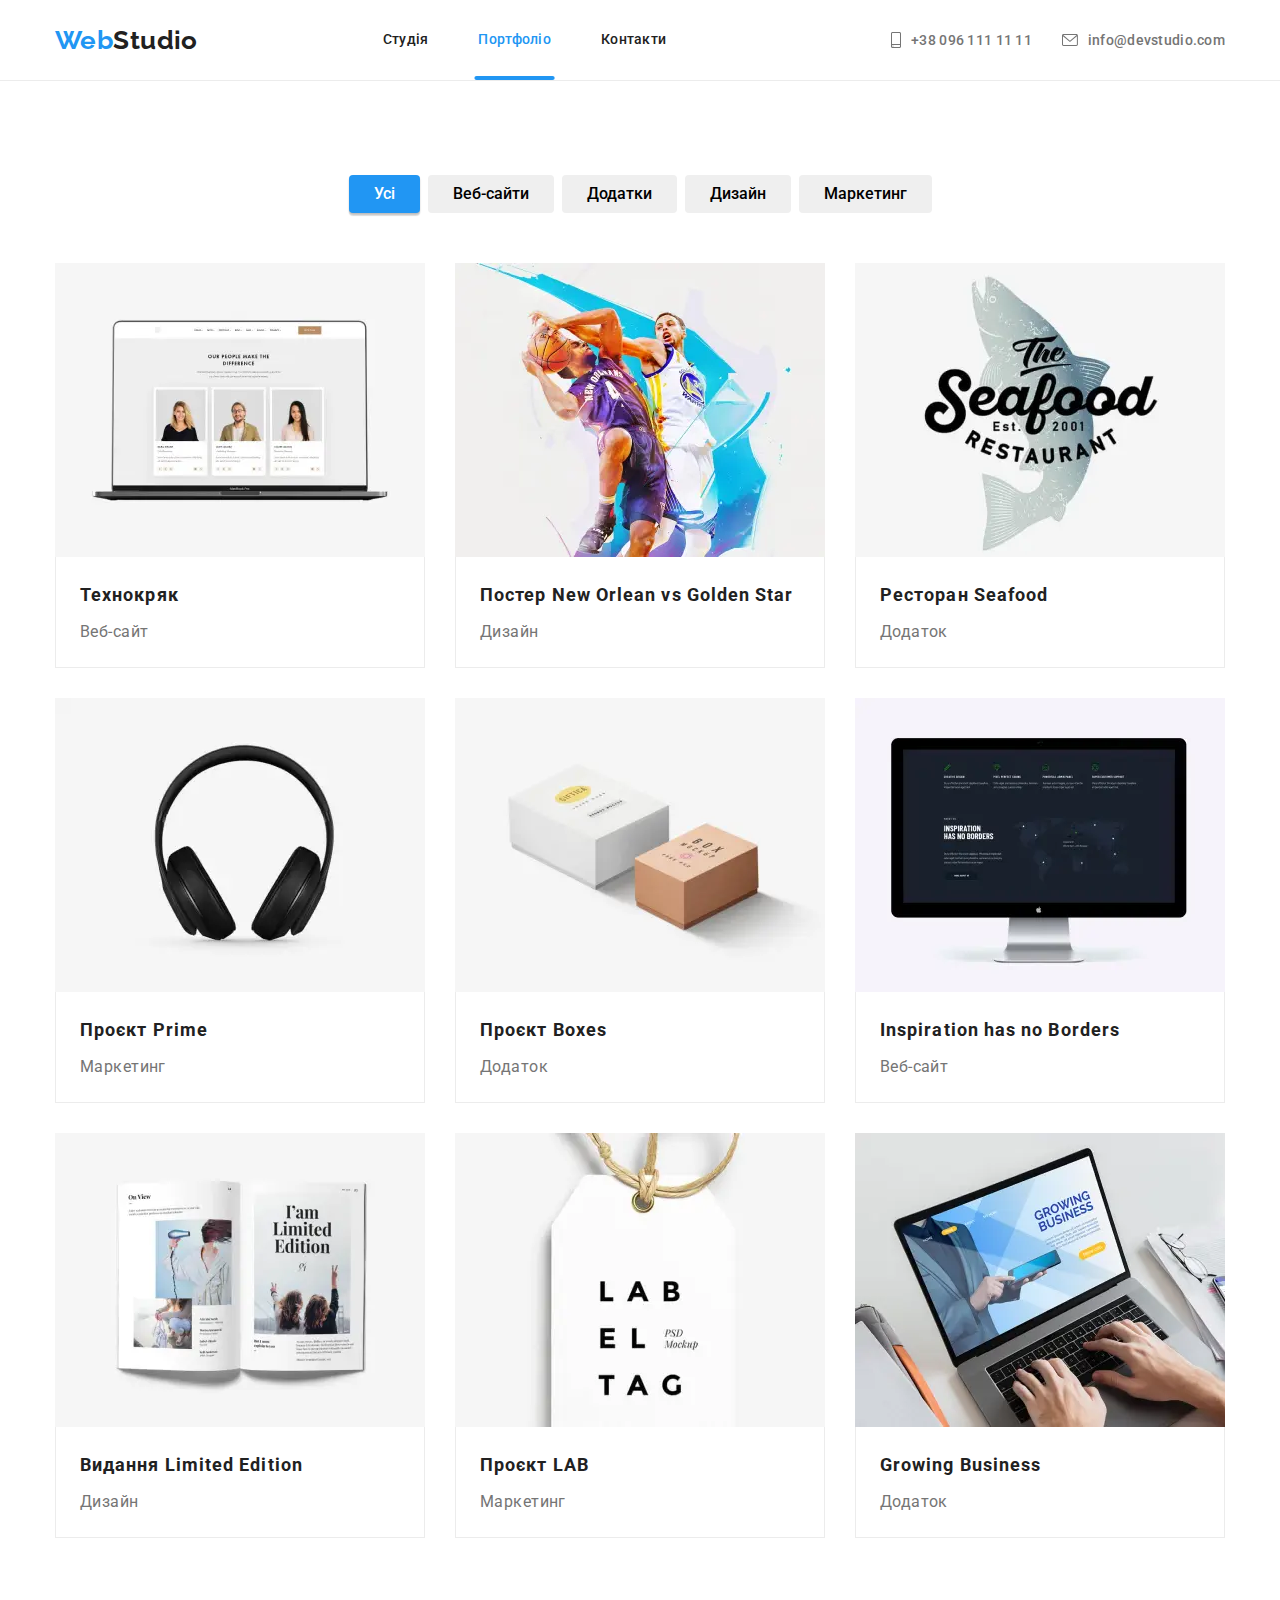
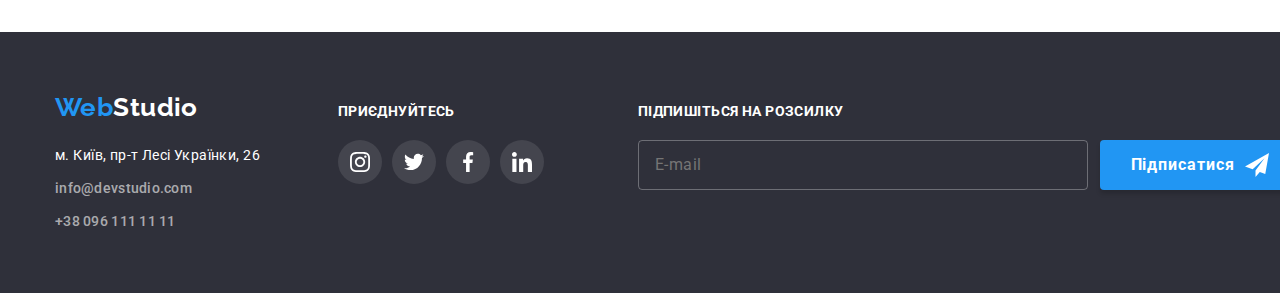
==== commit 9b3e105b: "HW8 fix after review and add portfolio design" ====
--- a/portfolio.html
+++ b/portfolio.html
@@ -25,47 +25,81 @@
             ><span class="logo--blue">Web</span
             ><span class="logo--black">Studio</span></a
           >
-          <ul class="main-nav__list list">
-            <li class="main-nav__item">
-              <a href="./index.html" class="main-nav__title">Студія</a>
-            </li>
-            <li class="main-nav__item">
-              <a
-                href="./portfolio.html"
-                class="main-nav__title main-nav__title--current"
-                >Портфоліо</a
-              >
-            </li>
-            <li class="main-nav__item">
-              <a href="" class="main-nav__title">Контакти</a>
-            </li>
-          </ul>
+          <button
+            class="header-nav__button js-open-menu"
+            aria-expanded="false"
+            type="button"
+          >
+            <svg
+              class="header-nav__svg"
+              width="40"
+              height="40"
+              aria-label="Мобільне меню"
+            >
+              <use class="menu__icon" href="./images/icons.svg#icon-menu"></use>
+              <use
+                class="cross__icon"
+                href="./images/icons.svg#icon-close-menu"
+              ></use>
+            </svg>
+          </button>
+          <div class="drop-menu js-menu-container">
+            <ul class="main-nav__list list">
+              <li class="main-nav__item">
+                <a href="./index.html" class="main-nav__title">Студія</a>
+              </li>
+              <li class="main-nav__item">
+                <a
+                  href="./portfolio.html"
+                  class="main-nav__title main-nav__title--current"
+                  >Портфоліо</a
+                >
+              </li>
+              <li class="main-nav__item">
+                <a href="#" class="main-nav__title">Контакти</a>
+              </li>
+            </ul>
 
-          <ul class="contacts-list list">
-            <li class="contacts-list__item">
-              <a href="mailto:info@devstudio.com" class="email">
-                <svg width="16" height="12" class="email__icon">
-                  <use href="./images/icons.svg#icon-envelope"></use>
-                </svg>
-                info@devstudio.com
-              </a>
-            </li>
-            <li class="contacts-list__item">
-              <a href="tel:+380961111111" class="phone">
-                <svg width="10" height="16" class="phone__icon">
-                  <use href="./images/icons.svg#icon-smartphone"></use>
-                </svg>
-                +38 096 111 11 11
-              </a>
-            </li>
-          </ul>
+            <ul class="contacts-list list menu-list">
+              <li class="contacts-list__item">
+                <a href="mailto:info@devstudio.com" class="email">
+                  <svg width="16" height="12" class="email__icon">
+                    <use href="./images/icons.svg#icon-envelope"></use>
+                  </svg>
+                  info@devstudio.com
+                </a>
+              </li>
+              <li class="contacts-list__item phone-menu">
+                <a href="tel:+380961111111" class="phone">
+                  <svg width="10" height="16" class="phone__icon">
+                    <use href="./images/icons.svg#icon-smartphone"></use>
+                  </svg>
+                  +38 096 111 11 11
+                </a>
+              </li>
+            </ul>
+            <ul class="main-social-list list">
+              <li class="main-social-list__item">
+                <a href="#" class="main-social__link">Instagram</a>
+              </li>
+              <li class="main-social-list__item">
+                <a href="#" class="main-social__link">Twitter</a>
+              </li>
+              <li class="main-social-list__item">
+                <a href="#" class="main-social__link">Facebook</a>
+              </li>
+              <li class="main-social-list__item">
+                <a href="#" class="main-social__link">LinkedIn</a>
+              </li>
+            </ul>
+          </div>
         </nav>
       </div>
     </header>
 
-    <main>
-      <section class="section portfolio">
-        <div class="container">
+    <main class="portfolio-main">
+      <section class="section">
+        <div class="container portfolio">
           <h1 class="hidden">Портфоліо</h1>
           <ul class="list portfolio__list">
             <li>
@@ -94,11 +128,65 @@
             <li class="projects__item">
               <a href="">
                 <div class="projects__wrap">
-                  <img
-                    src="./images/images_portfolio/technocrat.jpg"
-                    alt="Технокряк"
-                    width="370"
-                  />
+                  <picture>
+                    <source
+                      srcset="
+                        ./images/images_portfolio/technocrat-370w.webp    1x,
+                        ./images/images_portfolio/technocrat-2x-370w.webp 2x,
+                        ./images/images_portfolio/technocrat-3x-370w.webp 3x
+                      "
+                      type="image/webp"
+                      media="(min-width: 1200px)"
+                    />
+                    <source
+                      srcset="
+                        ./images/images_portfolio/technocrat-370w.jpg    1x,
+                        ./images/images_portfolio/technocrat-2x-370w.jpg 2x,
+                        ./images/images_portfolio/technocrat-3x-370w.jpg 3x
+                      "
+                      type="image/jpg"
+                      media="(min-width: 1200px)"
+                    />
+                    <source
+                      srcset="
+                        ./images/images_portfolio/technocrat-357w.webp    1x,
+                        ./images/images_portfolio/technocrat-2x-357w.webp 2x,
+                        ./images/images_portfolio/technocrat-3x-357w.webp 3x
+                      "
+                      type="image/webp"
+                      media="(min-width: 768px)"
+                    />
+                    <source
+                      srcset="
+                        ./images/images_portfolio/technocrat-357w.jpg    1x,
+                        ./images/images_portfolio/technocrat-2x-357w.jpg 2x,
+                        ./images/images_portfolio/technocrat-3x-357w.jpg 3x
+                      "
+                      type="image/jpg"
+                      media="(min-width: 768px)"
+                    />
+                    <source
+                      srcset="
+                        ./images/images_portfolio/technocrat-450w.webp    1x,
+                        ./images/images_portfolio/technocrat-2x-450w.webp 2x,
+                        ./images/images_portfolio/technocrat-3x-450w.webp 3x
+                      "
+                      type="image/webp"
+                    />
+                    <source
+                      srcset="
+                        ./images/images_portfolio/technocrat-450w.jpg    1x,
+                        ./images/images_portfolio/technocrat-2x_450w.jpg 2x,
+                        ./images/images_portfolio/technocrat-2x_450w.jpg 3x
+                      "
+                      type="image/jpg"
+                    />
+                    <img
+                      src="./images/images_portfolio/technocrat-450w.webp"
+                      alt="Технокряк"
+                      width="450"
+                    />
+                  </picture>
                   <p class="projects__text">
                     Ресурс пропонує комплексні пропозиції з різним рівнем
                     функціоналу та сервісів. Все це дозволить відвідувачу
@@ -114,11 +202,65 @@
             <li class="projects__item">
               <a href="">
                 <div class="projects__wrap">
-                  <img
-                    src="./images/images_portfolio/poster.jpg"
-                    alt="Постер"
-                    width="370"
-                  />
+                  <picture>
+                    <source
+                      srcset="
+                        ./images/images_portfolio/poster-370w.webp    1x,
+                        ./images/images_portfolio/poster-2x-370w.webp 2x,
+                        ./images/images_portfolio/poster-3x-370w.webp 3x
+                      "
+                      type="image/webp"
+                      media="(min-width: 1200px)"
+                    />
+                    <source
+                      srcset="
+                        ./images/images_portfolio/poster-370w.jpg    1x,
+                        ./images/images_portfolio/poster-2x-370w.jpg 2x,
+                        ./images/images_portfolio/poster-3x-370w.jpg 3x
+                      "
+                      type="image/jpg"
+                      media="(min-width: 1200px)"
+                    />
+                    <source
+                      srcset="
+                        ./images/images_portfolio/poster-354w.webp    1x,
+                        ./images/images_portfolio/poster-2x-354w.webp 2x,
+                        ./images/images_portfolio/poster-3x-354w.webp 3x
+                      "
+                      type="image/webp"
+                      media="(min-width: 768px)"
+                    />
+                    <source
+                      srcset="
+                        ./images/images_portfolio/poster-354w.jpg    1x,
+                        ./images/images_portfolio/poster-2x-354w.jpg 2x,
+                        ./images/images_portfolio/poster-3x-354w.jpg 3x
+                      "
+                      type="image/jpg"
+                      media="(min-width: 768px)"
+                    />
+                    <source
+                      srcset="
+                        ./images/images_portfolio/poster-450w.webp    1x,
+                        ./images/images_portfolio/poster-2x-450w.webp 2x,
+                        ./images/images_portfolio/poster-3x-450w.webp 3x
+                      "
+                      type="image/webp"
+                    />
+                    <source
+                      srcset="
+                        ./images/images_portfolio/poster-450w.jpg    1x,
+                        ./images/images_portfolio/poster-2x_450w.jpg 2x,
+                        ./images/images_portfolio/poster-2x_450w.jpg 3x
+                      "
+                      type="image/jpg"
+                    />
+                    <img
+                      src="./images/images_portfolio/poster-450w.webp"
+                      alt="Постер"
+                      width="450"
+                    />
+                  </picture>
                   <p class="projects__text">
                     Ресурс пропонує комплексні пропозиції з різним рівнем
                     функціоналу та сервісів. Все це дозволить відвідувачу
@@ -136,11 +278,65 @@
             <li class="projects__item">
               <a href="">
                 <div class="projects__wrap">
-                  <img
-                    src="./images/images_portfolio/restaurant.jpg"
-                    alt="Ресторан"
-                    width="370"
-                  />
+                  <picture>
+                    <source
+                      srcset="
+                        ./images/images_portfolio/restaurant-370w.webp    1x,
+                        ./images/images_portfolio/restaurant-2x-370w.webp 2x,
+                        ./images/images_portfolio/restaurant-3x-370w.webp 3x
+                      "
+                      type="image/webp"
+                      media="(min-width: 1200px)"
+                    />
+                    <source
+                      srcset="
+                        ./images/images_portfolio/restaurant-370w.jpg    1x,
+                        ./images/images_portfolio/restaurant-2x-370w.jpg 2x,
+                        ./images/images_portfolio/restaurant-3x-370w.jpg 3x
+                      "
+                      type="image/jpg"
+                      media="(min-width: 1200px)"
+                    />
+                    <source
+                      srcset="
+                        ./images/images_portfolio/restaurant-354w.webp    1x,
+                        ./images/images_portfolio/restaurant-2x-354w.webp 2x,
+                        ./images/images_portfolio/restaurant-3x-354w.webp 3x
+                      "
+                      type="image/webp"
+                      media="(min-width: 768px)"
+                    />
+                    <source
+                      srcset="
+                        ./images/images_portfolio/restaurant-354w.jpg    1x,
+                        ./images/images_portfolio/restaurant-2x-354w.jpg 2x,
+                        ./images/images_portfolio/restaurant-3x-354w.jpg 3x
+                      "
+                      type="image/jpg"
+                      media="(min-width: 768px)"
+                    />
+                    <source
+                      srcset="
+                        ./images/images_portfolio/restaurant-450w.webp    1x,
+                        ./images/images_portfolio/restaurant-2x-450w.webp 2x,
+                        ./images/images_portfolio/restaurant-3x-450w.webp 3x
+                      "
+                      type="image/webp"
+                    />
+                    <source
+                      srcset="
+                        ./images/images_portfolio/restaurant-450w.jpg    1x,
+                        ./images/images_portfolio/restaurant-2x_450w.jpg 2x,
+                        ./images/images_portfolio/restaurant-2x_450w.jpg 3x
+                      "
+                      type="image/jpg"
+                    />
+                    <img
+                      src="./images/images_portfolio/restaurant-450w.webp"
+                      alt="Ресторан"
+                      width="450"
+                    />
+                  </picture>
                   <p class="projects__text">
                     Ресурс пропонує комплексні пропозиції з різним рівнем
                     функціоналу та сервісів. Все це дозволить відвідувачу
@@ -156,11 +352,65 @@
             <li class="projects__item">
               <a href="">
                 <div class="projects__wrap">
-                  <img
-                    src="./images/images_portfolio/prime_pj.jpg"
-                    alt="Проєкт Прайм"
-                    width="370"
-                  />
+                  <picture>
+                    <source
+                      srcset="
+                        ./images/images_portfolio/prime-370w.webp    1x,
+                        ./images/images_portfolio/prime-2x-370w.webp 2x,
+                        ./images/images_portfolio/prime-3x-370w.webp 3x
+                      "
+                      type="image/webp"
+                      media="(min-width: 1200px)"
+                    />
+                    <source
+                      srcset="
+                        ./images/images_portfolio/prime-370w.jpg    1x,
+                        ./images/images_portfolio/prime-2x-370w.jpg 2x,
+                        ./images/images_portfolio/prime-3x-370w.jpg 3x
+                      "
+                      type="image/jpg"
+                      media="(min-width: 1200px)"
+                    />
+                    <source
+                      srcset="
+                        ./images/images_portfolio/prime-354w.webp    1x,
+                        ./images/images_portfolio/prime-2x-354w.webp 2x,
+                        ./images/images_portfolio/prime-3x-354w.webp 3x
+                      "
+                      type="image/webp"
+                      media="(min-width: 768px)"
+                    />
+                    <source
+                      srcset="
+                        ./images/images_portfolio/prime-354w.jpg    1x,
+                        ./images/images_portfolio/prime-2x-354w.jpg 2x,
+                        ./images/images_portfolio/prime-3x-354w.jpg 3x
+                      "
+                      type="image/jpg"
+                      media="(min-width: 768px)"
+                    />
+                    <source
+                      srcset="
+                        ./images/images_portfolio/prime-450w.webp    1x,
+                        ./images/images_portfolio/prime-2x-450w.webp 2x,
+                        ./images/images_portfolio/prime-3x-450w.webp 3x
+                      "
+                      type="image/webp"
+                    />
+                    <source
+                      srcset="
+                        ./images/images_portfolio/prime-450w.jpg    1x,
+                        ./images/images_portfolio/prime-2x_450w.jpg 2x,
+                        ./images/images_portfolio/prime-2x_450w.jpg 3x
+                      "
+                      type="image/jpg"
+                    />
+                    <img
+                      src="./images/images_portfolio/prime-450w.webp"
+                      alt="Проєкт Прайм"
+                      width="450"
+                    />
+                  </picture>
                   <p class="projects__text">
                     Ресурс пропонує комплексні пропозиції з різним рівнем
                     функціоналу та сервісів. Все це дозволить відвідувачу
@@ -176,11 +426,65 @@
             <li class="projects__item">
               <a href="">
                 <div class="projects__wrap">
-                  <img
-                    src="./images/images_portfolio/boxes_pj.jpg"
-                    alt="Проєкт Боксеc"
-                    width="370"
-                  />
+                  <picture>
+                    <source
+                      srcset="
+                        ./images/images_portfolio/boxes-370w.webp    1x,
+                        ./images/images_portfolio/boxes-2x-370w.webp 2x,
+                        ./images/images_portfolio/boxes-3x-370w.webp 3x
+                      "
+                      type="image/webp"
+                      media="(min-width: 1200px)"
+                    />
+                    <source
+                      srcset="
+                        ./images/images_portfolio/boxes-370w.jpg    1x,
+                        ./images/images_portfolio/boxes-2x-370w.jpg 2x,
+                        ./images/images_portfolio/boxes-3x-370w.jpg 3x
+                      "
+                      type="image/jpg"
+                      media="(min-width: 1200px)"
+                    />
+                    <source
+                      srcset="
+                        ./images/images_portfolio/boxes-354w.webp    1x,
+                        ./images/images_portfolio/boxes-2x-354w.webp 2x,
+                        ./images/images_portfolio/boxes-3x-354w.webp 3x
+                      "
+                      type="image/webp"
+                      media="(min-width: 768px)"
+                    />
+                    <source
+                      srcset="
+                        ./images/images_portfolio/boxes-354w.jpg    1x,
+                        ./images/images_portfolio/boxes-2x-354w.jpg 2x,
+                        ./images/images_portfolio/boxes-3x-354w.jpg 3x
+                      "
+                      type="image/jpg"
+                      media="(min-width: 768px)"
+                    />
+                    <source
+                      srcset="
+                        ./images/images_portfolio/boxes-450w.webp    1x,
+                        ./images/images_portfolio/boxes-2x-450w.webp 2x,
+                        ./images/images_portfolio/boxes-3x-450w.webp 3x
+                      "
+                      type="image/webp"
+                    />
+                    <source
+                      srcset="
+                        ./images/images_portfolio/boxes-450w.jpg    1x,
+                        ./images/images_portfolio/boxes-2x_450w.jpg 2x,
+                        ./images/images_portfolio/boxes-2x_450w.jpg 3x
+                      "
+                      type="image/jpg"
+                    />
+                    <img
+                      src="./images/images_portfolio/boxes-450w.webp"
+                      alt="Проєкт Боксеc"
+                      width="450"
+                    />
+                  </picture>
                   <p class="projects__text">
                     Ресурс пропонує комплексні пропозиції з різним рівнем
                     функціоналу та сервісів. Все це дозволить відвідувачу
@@ -196,11 +500,65 @@
             <li class="projects__item">
               <a href="">
                 <div class="projects__wrap">
-                  <img
-                    src="./images/images_portfolio/inspiration_pj.jpg"
-                    alt="Веб-сайт Інспірайшін"
-                    width="370"
-                  />
+                  <picture>
+                    <source
+                      srcset="
+                        ./images/images_portfolio/inspiration-370w.webp    1x,
+                        ./images/images_portfolio/inspiration-2x-370w.webp 2x,
+                        ./images/images_portfolio/inspiration-3x-370w.webp 3x
+                      "
+                      type="image/webp"
+                      media="(min-width: 1200px)"
+                    />
+                    <source
+                      srcset="
+                        ./images/images_portfolio/inspiration-370w.jpg    1x,
+                        ./images/images_portfolio/inspiration-2x-370w.jpg 2x,
+                        ./images/images_portfolio/inspiration-3x-370w.jpg 3x
+                      "
+                      type="image/jpg"
+                      media="(min-width: 1200px)"
+                    />
+                    <source
+                      srcset="
+                        ./images/images_portfolio/inspiration-354w.webp    1x,
+                        ./images/images_portfolio/inspiration-2x-354w.webp 2x,
+                        ./images/images_portfolio/inspiration-3x-354w.webp 3x
+                      "
+                      type="image/webp"
+                      media="(min-width: 768px)"
+                    />
+                    <source
+                      srcset="
+                        ./images/images_portfolio/inspiration-354w.jpg    1x,
+                        ./images/images_portfolio/inspiration-2x-354w.jpg 2x,
+                        ./images/images_portfolio/inspiration-3x-354w.jpg 3x
+                      "
+                      type="image/jpg"
+                      media="(min-width: 768px)"
+                    />
+                    <source
+                      srcset="
+                        ./images/images_portfolio/inspiration-450w.webp    1x,
+                        ./images/images_portfolio/inspiration-2x-450w.webp 2x,
+                        ./images/images_portfolio/inspiration-3x-450w.webp 3x
+                      "
+                      type="image/webp"
+                    />
+                    <source
+                      srcset="
+                        ./images/images_portfolio/inspiration-450w.jpg    1x,
+                        ./images/images_portfolio/inspiration-2x-450w.jpg 2x,
+                        ./images/images_portfolio/inspiration-3x-450w.jpg 3x
+                      "
+                      type="image/jpg"
+                    />
+                    <img
+                      src="./images/images_portfolio/inspiration-450w.webp"
+                      alt="Веб-сайт Інспірайшін"
+                      width="450"
+                    />
+                  </picture>
                   <p class="projects__text">
                     Ресурс пропонує комплексні пропозиції з різним рівнем
                     функціоналу та сервісів. Все це дозволить відвідувачу
@@ -218,11 +576,65 @@
             <li class="projects__item">
               <a href="">
                 <div class="projects__wrap">
-                  <img
-                    src="./images/images_portfolio/edition_limited.jpg"
-                    alt="Дизайн видання"
-                    width="370"
-                  />
+                  <picture>
+                    <source
+                      srcset="
+                        ./images/images_portfolio/edition-370w.webp    1x,
+                        ./images/images_portfolio/edition-2x-370w.webp 2x,
+                        ./images/images_portfolio/edition-3x-370w.webp 3x
+                      "
+                      type="image/webp"
+                      media="(min-width: 1200px)"
+                    />
+                    <source
+                      srcset="
+                        ./images/images_portfolio/edition-370w.jpg    1x,
+                        ./images/images_portfolio/edition-2x-370w.jpg 2x,
+                        ./images/images_portfolio/edition-3x-370w.jpg 3x
+                      "
+                      type="image/jpg"
+                      media="(min-width: 1200px)"
+                    />
+                    <source
+                      srcset="
+                        ./images/images_portfolio/edition-354w.webp    1x,
+                        ./images/images_portfolio/edition-2x-354w.webp 2x,
+                        ./images/images_portfolio/edition-3x-354w.webp 3x
+                      "
+                      type="image/webp"
+                      media="(min-width: 768px)"
+                    />
+                    <source
+                      srcset="
+                        ./images/images_portfolio/edition-354w.jpg    1x,
+                        ./images/images_portfolio/edition-2x-354w.jpg 2x,
+                        ./images/images_portfolio/edition-3x-354w.jpg 3x
+                      "
+                      type="image/jpg"
+                      media="(min-width: 768px)"
+                    />
+                    <source
+                      srcset="
+                        ./images/images_portfolio/edition-450w.webp    1x,
+                        ./images/images_portfolio/edition-2x-450w.webp 2x,
+                        ./images/images_portfolio/edition-3x-450w.webp 3x
+                      "
+                      type="image/webp"
+                    />
+                    <source
+                      srcset="
+                        ./images/images_portfolio/edition-450w.jpg    1x,
+                        ./images/images_portfolio/edition-2x-450w.jpg 2x,
+                        ./images/images_portfolio/edition-3x-450w.jpg 3x
+                      "
+                      type="image/jpg"
+                    />
+                    <img
+                      src="./images/images_portfolio/edition-450w.webp"
+                      alt="Дизайн видання"
+                      width="450"
+                    />
+                  </picture>
                   <p class="projects__text">
                     Ресурс пропонує комплексні пропозиції з різним рівнем
                     функціоналу та сервісів. Все це дозволить відвідувачу
@@ -238,11 +650,65 @@
             <li class="projects__item">
               <a href="">
                 <div class="projects__wrap">
-                  <img
-                    src="./images/images_portfolio/lab_pj.jpg"
-                    alt="Маркетинг ЛАБ"
-                    width="370"
-                  />
+                  <picture>
+                    <source
+                      srcset="
+                        ./images/images_portfolio/lab-370w.webp    1x,
+                        ./images/images_portfolio/lab-2x-370w.webp 2x,
+                        ./images/images_portfolio/lab-3x-370w.webp 3x
+                      "
+                      type="image/webp"
+                      media="(min-width: 1200px)"
+                    />
+                    <source
+                      srcset="
+                        ./images/images_portfolio/lab-370w.jpg    1x,
+                        ./images/images_portfolio/lab-2x-370w.jpg 2x,
+                        ./images/images_portfolio/lab-3x-370w.jpg 3x
+                      "
+                      type="image/jpg"
+                      media="(min-width: 1200px)"
+                    />
+                    <source
+                      srcset="
+                        ./images/images_portfolio/lab-354w.webp    1x,
+                        ./images/images_portfolio/lab-2x-354w.webp 2x,
+                        ./images/images_portfolio/lab-3x-354w.webp 3x
+                      "
+                      type="image/webp"
+                      media="(min-width: 768px)"
+                    />
+                    <source
+                      srcset="
+                        ./images/images_portfolio/lab-354w.jpg    1x,
+                        ./images/images_portfolio/lab-2x-354w.jpg 2x,
+                        ./images/images_portfolio/lab-3x-354w.jpg 3x
+                      "
+                      type="image/jpg"
+                      media="(min-width: 768px)"
+                    />
+                    <source
+                      srcset="
+                        ./images/images_portfolio/lab-450w.webp    1x,
+                        ./images/images_portfolio/lab-2x-450w.webp 2x,
+                        ./images/images_portfolio/lab-3x-450w.webp 3x
+                      "
+                      type="image/webp"
+                    />
+                    <source
+                      srcset="
+                        ./images/images_portfolio/lab-450w.jpg    1x,
+                        ./images/images_portfolio/lab-2x-450w.jpg 2x,
+                        ./images/images_portfolio/lab-3x-450w.jpg 3x
+                      "
+                      type="image/jpg"
+                    />
+                    <img
+                      src="./images/images_portfolio/lab-450w.webp"
+                      alt="Маркетинг ЛАБ"
+                      width="450"
+                    />
+                  </picture>
                   <p class="projects__text">
                     Ресурс пропонує комплексні пропозиції з різним рівнем
                     функціоналу та сервісів. Все це дозволить відвідувачу
@@ -258,11 +724,65 @@
             <li class="projects__item">
               <a href="">
                 <div class="projects__wrap">
-                  <img
-                    src="./images/images_portfolio/growing_business.jpg"
-                    alt="Додаток"
-                    width="370"
-                  />
+                  <picture>
+                    <source
+                      srcset="
+                        ./images/images_portfolio/business-370w.webp    1x,
+                        ./images/images_portfolio/business-2x-370w.webp 2x,
+                        ./images/images_portfolio/business-3x-370w.webp 3x
+                      "
+                      type="image/webp"
+                      media="(min-width: 1200px)"
+                    />
+                    <source
+                      srcset="
+                        ./images/images_portfolio/business-370w.jpg    1x,
+                        ./images/images_portfolio/business-2x-370w.jpg 2x,
+                        ./images/images_portfolio/business-3x-370w.jpg 3x
+                      "
+                      type="image/jpg"
+                      media="(min-width: 1200px)"
+                    />
+                    <source
+                      srcset="
+                        ./images/images_portfolio/business-354w.webp    1x,
+                        ./images/images_portfolio/business-2x-354w.webp 2x,
+                        ./images/images_portfolio/business-3x-354w.webp 3x
+                      "
+                      type="image/webp"
+                      media="(min-width: 768px)"
+                    />
+                    <source
+                      srcset="
+                        ./images/images_portfolio/business-354w.jpg    1x,
+                        ./images/images_portfolio/business-2x-354w.jpg 2x,
+                        ./images/images_portfolio/business-3x-354w.jpg 3x
+                      "
+                      type="image/jpg"
+                      media="(min-width: 768px)"
+                    />
+                    <source
+                      srcset="
+                        ./images/images_portfolio/business-450w.webp    1x,
+                        ./images/images_portfolio/business-2x-450w.webp 2x,
+                        ./images/images_portfolio/business-3x-450w.webp 3x
+                      "
+                      type="image/webp"
+                    />
+                    <source
+                      srcset="
+                        ./images/images_portfolio/business-450w.jpg    1x,
+                        ./images/images_portfolio/business-2x-450w.jpg 2x,
+                        ./images/images_portfolio/business-3x-450w.jpg 3x
+                      "
+                      type="image/jpg"
+                    />
+                    <img
+                      src="./images/images_portfolio/business-450w.webp"
+                      alt="Додаток"
+                      width="450"
+                    />
+                  </picture>
                   <p class="projects__text">
                     Ресурс пропонує комплексні пропозиції з різним рівнем
                     функціоналу та сервісів. Все це дозволить відвідувачу
@@ -368,5 +888,6 @@
         </div>
       </div>
     </footer>
+    <script src="./js/mob-menu.js"></script>
   </body>
 </html>
--- a/css/main.min.css
+++ b/css/main.min.css
@@ -1 +1 @@
-:root{--primary-text-color: #212121;--title-item: #757575;--primary-background-color: #ffffff;--secondary-background-color: #f5f4fa;--color-blue: #2196f3;--color-hero-background: #2f303a;--color-white: #ffffff;--color-black: #000000;--fw-400: 400;--fw-500: 500;--fw-700: 700;--border: #ececec;--shadow-cards-button: 0 4px 4px 0 rgba(0, 0, 0, 0.25);--timing-function-hover: cubic-bezier(0.4, 0, 0.2, 1);--time: 250ms}body{background-color:var(--primary-background-color);color:var(--primary-text-color);font-family:Roboto,sans-serif;font-size:14px;letter-spacing:.03em;font-weight:var(--fw-400);margin:0}h1,h2,h3,h4,h5,h6,p{margin:0}.list{list-style:none;margin:0;padding:0}a{text-decoration:none;color:var(--primary-text-color)}img{display:block;max-width:100%;height:auto;width:100%}.container{width:100%;padding-left:15px;padding-right:15px;margin:0 auto}@media screen and (min-width: 480px){.container{max-width:480px}}@media screen and (min-width: 768px){.container{max-width:768px}}@media screen and (min-width: 1200px){.container{max-width:1200px}}.section{padding:60px 0}@media screen and (min-width: 1200px){.section{padding-top:94px;padding-bottom:94px}}.section-title{font-weight:var(--fw-700);font-size:36px;line-height:1.1667;text-align:center;margin-bottom:30px}@media screen and (min-width: 1200px){.section-title{margin-bottom:50px}}.logo{display:inline-block}.logo--blue,.logo-white,.logo--black{font-family:Raleway,sans-serif;font-weight:var(--fw-700);font-size:26px;line-height:1.1923}.logo--blue{color:var(--color-blue)}.logo-white{color:var(--color-white)}.logo-black{color:var(--color-black)}.backdrop{position:fixed;top:0;width:100%;height:100%;background-color:rgba(0,0,0,.2);-webkit-transition:opacity var(--time) linear,visibility var(--time) linear;transition:opacity var(--time) linear,visibility var(--time) linear}@media screen and (min-width: 480px){.backdrop{padding-top:93px}}@media screen and (min-width: 768px){.backdrop{padding:0}}.modal{position:absolute;top:50%;left:50%;width:450px;min-height:581px;background-color:var(--color-white);border-radius:5px;top:50%;left:50%;opacity:1;overflow:auto;-webkit-transform:translate(-50%, -50%) scale(1);transform:translate(-50%, -50%) scale(1);-webkit-transition:opacity var(--time) var(--timing-function-hover),-webkit-transform var(--time) var(--timing-function-hover);transition:opacity var(--time) var(--timing-function-hover),-webkit-transform var(--time) var(--timing-function-hover);transition:transform var(--time) var(--timing-function-hover),opacity var(--time) var(--timing-function-hover);transition:transform var(--time) var(--timing-function-hover),opacity var(--time) var(--timing-function-hover),-webkit-transform var(--time) var(--timing-function-hover)}.backdrop.is-hidden .modal{-webkit-transform:translate(-50%, -50%) scale(1.5);transform:translate(-50%, -50%) scale(1.5)}@media screen and (min-height: 420px){.modal{-webkit-transform:translate(-50%, -30%);transform:translate(-50%, -30%)}}@media screen and (min-height: 500px){.modal{-webkit-transform:translate(-50%, -40%);transform:translate(-50%, -40%)}}@media screen and (min-height: 580px){.modal{-webkit-transform:translate(-50%, -50%);transform:translate(-50%, -50%)}}@media screen and (min-width: 480px){.modal{width:450px}}@media screen and (min-width: 1200px){.modal{width:528px}}.modal__button{position:absolute;right:8px;top:8px;width:30px;height:30px;border:1px solid rgba(0,0,0,.1);border-radius:50%;display:-webkit-box;display:-ms-flexbox;display:flex;-webkit-box-pack:center;-ms-flex-pack:center;justify-content:center;-webkit-box-align:center;-ms-flex-align:center;align-items:center;background-color:rgba(0,0,0,0);cursor:pointer;-webkit-transition-property:fill;transition-property:fill;-webkit-transition-duration:var(--time);transition-duration:var(--time);-webkit-transition-timing-function:var(--timing-function-hover);transition-timing-function:var(--timing-function-hover)}.modal__button:hover,.modal__button:focus{fill:var(--color-blue)}.modal-section{padding:40px}.modal-section__text{display:block;margin-bottom:12px;font-size:20px;line-height:1.15;color:var(--primary-text-color);text-align:center;letter-spacing:.03em}.modal-section__field{display:-webkit-box;display:-ms-flexbox;display:flex;position:relative;-webkit-box-orient:vertical;-webkit-box-direction:normal;-ms-flex-direction:column;flex-direction:column;margin-bottom:10px;font-size:12px;line-height:1.1667;letter-spacing:.01em}.modal-section__field:nth-of-type(4n){margin-bottom:20px}.modal-section__label{margin-bottom:4px;font-size:12px;line-height:1.1667;letter-spacing:.01em;color:var(--title-item)}.modal-section__input{padding:11px 40px;border:1px solid rgba(33,33,33,.2);border-radius:4px;-webkit-transition:border-color var(--time) var(--timing-function-hover),outline var(--time) var(--timing-function-hover);transition:border-color var(--time) var(--timing-function-hover),outline var(--time) var(--timing-function-hover)}.modal-section__input:focus{border-color:var(--color-blue);outline:var(--color-blue)}.modal-section__icon{position:absolute;top:50%;left:12px;fill:var(--title-text-color);-webkit-transition:fill var(--time) var(--timing-function-hover);transition:fill var(--time) var(--timing-function-hover)}.modal-section__field:focus-within>.modal-section__icon{fill:var(--color-blue)}.modal__comment{margin-top:4px;height:120px;resize:none;border:1px solid rgba(33,33,33,.2);border-radius:4px;padding:12px 16px;-webkit-transition:border-color var(--time) var(--timing-function-hover),outline var(--time) var(--timing-function-hover);transition:border-color var(--time) var(--timing-function-hover),outline var(--time) var(--timing-function-hover)}.modal__comment::-webkit-input-placeholder{font-size:12px;line-height:14px;letter-spacing:.01em;color:rgba(117,117,117,.5)}.modal__comment::-moz-placeholder{font-size:12px;line-height:14px;letter-spacing:.01em;color:rgba(117,117,117,.5)}.modal__comment:-ms-input-placeholder{font-size:12px;line-height:14px;letter-spacing:.01em;color:rgba(117,117,117,.5)}.modal__comment::-ms-input-placeholder{font-size:12px;line-height:14px;letter-spacing:.01em;color:rgba(117,117,117,.5)}.modal__comment::placeholder{font-size:12px;line-height:14px;letter-spacing:.01em;color:rgba(117,117,117,.5)}.modal__comment:focus{border-color:var(--color-blue);outline:var(--color-blue)}.checkbox-field{display:-webkit-box;display:-ms-flexbox;display:flex;-webkit-box-align:center;-ms-flex-align:center;align-items:center;padding-left:11px;margin-bottom:30px;color:var(--title-item)}@media screen and (min-width: 768px){.checkbox-field{-ms-flex-wrap:nowrap;flex-wrap:nowrap;font-size:12px;font-weight:400;line-height:1.1667;letter-spacing:.03em;padding-left:8px;width:370px}}@media screen and (max-width: 1200px){.checkbox-field{font-size:14px}}.checkbox-field__input{-webkit-appearance:none;-moz-appearance:none;appearance:none;position:absolute}.checkbox-field__icon{display:inline-block;min-width:16px;height:15px;border:2px solid var(--primary-text-color);border-radius:2px;cursor:pointer}.checkbox-field__input:checked+.checkbox-field__icon{background-color:var(--color-blue);border-color:rgba(0,0,0,0)}.checkbox-field__input:focus+.checkbox-field__icon{-webkit-box-shadow:0px 4px 4px rgba(0,0,0,.15);box-shadow:0px 4px 4px rgba(0,0,0,.15)}.checkbox-field__icon use{opacity:0}.checkbox-field__input:checked+.checkbox-field__icon use{opacity:1}.checkbox-field__text{margin-left:8px;margin-right:8px;font-size:12px;line-height:1.7143;letter-spacing:.03em;white-space:nowrap}@media screen and (min-width: 1200px){.checkbox-field__text{font-size:14px}}.checkbox-field__link{position:relative;display:block;color:var(--color-blue);text-decoration:none;letter-spacing:.03em;line-height:1.7143;white-space:nowrap}.checkbox-field__link::after{position:absolute;bottom:1px;left:0;content:"";width:100%;height:1px;background-color:var(--color-blue)}@media screen and (min-width: 1200px){.checkbox-field__link{font-size:14px}}.checkbox-field__button{font-weight:var(--fw-700);cursor:pointer;font-size:16px;line-height:1.875;-webkit-box-align:center;-ms-flex-align:center;align-items:center;text-align:center;letter-spacing:.06em;min-width:200px;height:50px;border-radius:4px;margin:0 auto;display:block;margin-top:30px;padding:10px 52px;background:var(--color-blue);-webkit-box-shadow:0px 4px 4px rgba(0,0,0,.15);box-shadow:0px 4px 4px rgba(0,0,0,.15);border-width:0;color:var(--color-white);-webkit-transition-property:background-color;transition-property:background-color;-webkit-transition-duration:var(--time);transition-duration:var(--time);-webkit-transition-timing-function:var(--timing-function-hover);transition-timing-function:var(--timing-function-hover)}.checkbox-field__button:focus,.checkbox-field__button:hover{background-color:#188ce8}.hidden{position:absolute;clip:rect(0 0 0 0);width:1px;height:1px;margin:-1px}.is-hidden{opacity:0;visibility:hidden;pointer-events:none}.header-page{position:fixed;left:0;top:0;width:100%;border-bottom:1px solid #ececec;background-color:#fff;z-index:100}.header-page__nav{display:-webkit-box;display:-ms-flexbox;display:flex;-webkit-box-align:center;-ms-flex-align:center;align-items:center;height:60px;width:100%;z-index:101}@media screen and (min-width: 768px){.header-page__nav{height:80px}}.header-page__nav.logo{margin-right:auto}@media screen and (min-width: 768px){.header-page__nav.logo{margin-right:87px}}@media screen and (min-width: 1200px){.header-page__nav.logo{margin-right:92px}}.main-nav,.nav-site,.main-site{display:-webkit-box;display:-ms-flexbox;display:flex;-webkit-box-align:center;-ms-flex-align:center;align-items:center}.main-nav__list{-webkit-box-flex:1;-ms-flex-positive:1;flex-grow:1}@media screen and (min-width: 768px){.main-nav__list{-webkit-box-flex:0;-ms-flex-positive:0;flex-grow:0;display:-webkit-box;display:-ms-flexbox;display:flex;gap:50px;margin-right:auto}}@media screen and (min-width: 1200px){.main-nav__list{margin-left:93px}}.main-nav__list .main-nav__item:not(:last-child){margin-bottom:5px}@media screen and (min-width: 768px){.main-nav__list .main-nav__item:not(:last-child){margin-bottom:0}}.main-nav__list .main-nav__title{position:relative;display:block;padding:15px 0;font-weight:500;font-size:40px;line-height:1.75;font-weight:var(--fw-500);text-align:center;letter-spacing:.02em;-webkit-transition-property:color;transition-property:color;-webkit-transition-duration:var(--time);transition-duration:var(--time);-webkit-transition-timing-function:var(--timing-function-hover);transition-timing-function:var(--timing-function-hover)}.main-nav__list .main-nav__title:hover,.main-nav__list .main-nav__title:focus{color:var(--color-blue)}@media screen and (min-width: 768px){.main-nav__list .main-nav__title{padding:32px 0;font-size:14px;line-height:1.14;text-align:left}}.contacts-list{display:-webkit-box;display:-ms-flexbox;display:flex;-webkit-box-align:center;-ms-flex-align:center;align-items:center;display:flex;-webkit-box-orient:vertical;-webkit-box-direction:normal;-ms-flex-direction:column;flex-direction:column;gap:32px;margin-bottom:64px}@media screen and (min-width: 768px){.contacts-list{-webkit-box-orient:vertical;-webkit-box-direction:normal;-ms-flex-direction:column;flex-direction:column;-webkit-box-align:start;-ms-flex-align:start;align-items:flex-start;gap:10px;margin-bottom:0}}@media screen and (min-width: 1200px){.contacts-list{margin-left:auto;-webkit-box-orient:horizontal;-webkit-box-direction:reverse;-ms-flex-direction:row-reverse;flex-direction:row-reverse;-ms-flex-wrap:nowrap;flex-wrap:nowrap;-webkit-box-align:center;-ms-flex-align:center;align-items:center;gap:30px}.contacts-listcontacts-list__item+.contacts-list__item{margin-left:50px}}.contacts-list .phone,.contacts-list .email{color:var(--title-item);font-weight:var(--fw-500);line-height:1.1428;letter-spacing:.02em;vertical-align:baseline;display:-webkit-box;display:-ms-flexbox;display:flex;-webkit-box-align:center;-ms-flex-align:center;align-items:center;font-size:12px;-webkit-transition-property:color;transition-property:color;-webkit-transition-duration:var(--time);transition-duration:var(--time);-webkit-transition-timing-function:var(--timing-function-hover);transition-timing-function:var(--timing-function-hover)}.contacts-list .phone:hover,.contacts-list .phone:focus,.contacts-list .email:hover,.contacts-list .email:focus{color:var(--color-blue)}@media screen and (min-width: 768px){.contacts-list .phone,.contacts-list .email{font-size:14px}}.main-nav__title--current{position:relative}.main-nav__title--current::after{content:"";position:absolute;width:100%;height:4px;left:0;bottom:0;-webkit-transform:scaleX(1.1);transform:scaleX(1.1);background:var(--color-blue);border-radius:2px}.main-nav__list .main-nav__item .main-nav__title--current{color:var(--color-blue)}.phone,.email{font-weight:500;letter-spacing:.02em;font-size:12px;line-height:1.16;color:rgba(255,255,255,.6);font-style:normal;-webkit-transition-property:color;transition-property:color;-webkit-transition-duration:var(--time);transition-duration:var(--time);-webkit-transition-timing-function:var(--timing-function-hover);transition-timing-function:var(--timing-function-hover)}.phone:hover,.phone:focus,.email:hover,.email:focus{color:var(--color-blue)}@media screen and (min-width: 1200px){.phone,.email{display:-webkit-box;display:-ms-flexbox;display:flex;-webkit-box-align:center;-ms-flex-align:center;align-items:center;line-height:1.7143;font-size:14px}}.address:hover,.address:focus{color:var(--color-blue)}.email__icon{display:none}@media screen and (min-width: 768px){.email__icon{display:block;margin-right:8px;fill:currentColor}}@media screen and (min-width: 1200px){.email__icon{display:-webkit-inline-box;display:-ms-inline-flexbox;display:inline-flex;margin-right:10px}}.phone__icon{display:none}@media screen and (min-width: 768px){.phone__icon{display:block;margin-right:8px;fill:currentColor}}@media screen and (min-width: 1200px){.phone__icon{display:-webkit-inline-box;display:-ms-inline-flexbox;display:inline-flex;margin-right:10px}}.header-nav__button{padding:0;display:-webkit-box;display:-ms-flexbox;display:flex;-webkit-box-align:center;-ms-flex-align:center;align-items:center;-webkit-box-pack:center;-ms-flex-pack:center;justify-content:center;background-color:rgba(0,0,0,0);color:#000}.header-nav__button:hover,.header-nav__button:focus{color:var(--color-blue)}.header-nav__button .menu__icon{-webkit-transform:scaleY(1);transform:scaleY(1)}.header-nav__button .cross__icon{-webkit-transform:scaleY(0);transform:scaleY(0)}.header-nav__button.js-close-menu .cross__icon{-webkit-transform:scaleY(1);transform:scaleY(1)}.header-nav__button.js-close-menu .menu__icon{-webkit-transform:scaleY(0);transform:scaleY(0)}@media screen and (min-width: 768px){.header-nav__button{display:none}}.menu__icon,.cross__icon{width:40px;height:40px;fill:currentColor;-webkit-transition:-webkit-transform 500ms cubic-bezier(0.4, 0, 0.2, 1);transition:-webkit-transform 500ms cubic-bezier(0.4, 0, 0.2, 1);transition:transform 500ms cubic-bezier(0.4, 0, 0.2, 1);transition:transform 500ms cubic-bezier(0.4, 0, 0.2, 1), -webkit-transform 500ms cubic-bezier(0.4, 0, 0.2, 1)}.drop-menu{-webkit-box-flex:1;-ms-flex-positive:1;flex-grow:1;display:-webkit-box;display:-ms-flexbox;display:flex;-webkit-box-orient:vertical;-webkit-box-direction:normal;-ms-flex-direction:column;flex-direction:column;position:fixed;top:61px;width:100vw;height:100vh;left:0;z-index:101;padding:0 15px;padding-bottom:48px;background-color:#fff;pointer-events:none;overflow:auto;-webkit-transform:translateY(100%);transform:translateY(100%);-webkit-transition:-webkit-transform 500ms cubic-bezier(0.4, 0, 0.2, 1);transition:-webkit-transform 500ms cubic-bezier(0.4, 0, 0.2, 1);transition:transform 500ms cubic-bezier(0.4, 0, 0.2, 1);transition:transform 500ms cubic-bezier(0.4, 0, 0.2, 1), -webkit-transform 500ms cubic-bezier(0.4, 0, 0.2, 1)}.drop-menu.is-open{-webkit-transform:translateY(0%);transform:translateY(0%);pointer-events:all}@media screen and (min-width: 768px){.drop-menu{-webkit-box-flex:0;-ms-flex-positive:0;flex-grow:0;-webkit-box-orient:horizontal;-webkit-box-direction:normal;-ms-flex-direction:row;flex-direction:row;-webkit-box-align:center;-ms-flex-align:center;align-items:center;position:static;padding:0;margin:0;height:80px;overflow:hidden;background-color:rgba(0,0,0,0);pointer-events:all;-webkit-transform:translateY(0%);transform:translateY(0%)}}@media screen and (min-width: 768px)and (min-width: 1200px){.drop-menu{height:80px}}.drop-menu .main-nav__list{-webkit-box-flex:1;-ms-flex-positive:1;flex-grow:1}@media screen and (min-width: 768px){.drop-menu .main-nav__list{-webkit-box-flex:0;-ms-flex-positive:0;flex-grow:0;display:-webkit-box;display:-ms-flexbox;display:flex;gap:50px;margin-right:auto}}.main-social-list{display:-webkit-box;display:-ms-flexbox;display:flex;-ms-flex-wrap:wrap;flex-wrap:wrap;-webkit-box-align:center;-ms-flex-align:center;align-items:center;-webkit-box-pack:center;-ms-flex-pack:center;justify-content:center;gap:10px;margin-bottom:48px}@media screen and (min-width: 768px){.main-social-list{display:none}}.main-social-list__item:not(:last-child)::after{content:"";border-style:solid;border-color:rgba(33,33,33,.2);border-width:1px;-webkit-transform:rotate(90deg);transform:rotate(90deg);margin-left:10px}.main-social__link{font-weight:500;font-size:18px;line-height:1.22;letter-spacing:.02em;color:var(--color-blue);-webkit-transition:color 250ms cubic-bezier(0.4, 0, 0.2, 1);transition:color 250ms cubic-bezier(0.4, 0, 0.2, 1)}.main-social__link:hover,.main-social__link:focus{color:#757575}.hero{max-width:1600px;height:600px;text-align:center;padding-top:200px;padding-bottom:200px;margin-left:auto;margin-right:auto;background-image:-webkit-gradient(linear, left top, right top, from(rgba(47, 48, 58, 0.4)), to(rgba(47, 48, 58, 0.4))),url(../images/hero-bg_1x_480w.jpg);background-image:linear-gradient(to right, rgba(47, 48, 58, 0.4), rgba(47, 48, 58, 0.4)),url(../images/hero-bg_1x_480w.jpg);background-position:center;background-size:cover;background-repeat:no-repeat;background-color:var(--color-hero-background);background-image:-webkit-gradient(linear, left top, right top, from(rgba(47, 48, 58, 0.4)), to(rgba(47, 48, 58, 0.4))),url(../images/hero-bg_1x_480w.webp);background-image:linear-gradient(to right, rgba(47, 48, 58, 0.4), rgba(47, 48, 58, 0.4)),url(../images/hero-bg_1x_480w.webp)}@media screen and (min-device-pixel-ratio: 2),(-webkit-min-device-pixel-ratio: 2),(min-resolution: 192dpi),(min-resolution: 2dppx){.hero{background-image:-webkit-gradient(linear, left top, right top, from(rgba(47, 48, 58, 0.4)), to(rgba(47, 48, 58, 0.4))),url(../images/hero-bg_2x_480w.jpg);background-image:linear-gradient(to right, rgba(47, 48, 58, 0.4), rgba(47, 48, 58, 0.4)),url(../images/hero-bg_2x_480w.jpg);background-image:-webkit-gradient(linear, left top, right top, from(rgba(47, 48, 58, 0.4)), to(rgba(47, 48, 58, 0.4))),url(../images/hero-bg_2x_480w.webp);background-image:linear-gradient(to right, rgba(47, 48, 58, 0.4), rgba(47, 48, 58, 0.4)),url(../images/hero-bg_2x_480w.webp)}}@media screen and (min-device-pixel-ratio: 3),(-webkit-min-device-pixel-ratio: 3),(min-resolution: 288dpi),(min-resolution: 3dppx){.hero{background-image:-webkit-gradient(linear, left top, right top, from(rgba(47, 48, 58, 0.4)), to(rgba(47, 48, 58, 0.4))),url(../images/hero-bg_3x_480w.jpg);background-image:linear-gradient(to right, rgba(47, 48, 58, 0.4), rgba(47, 48, 58, 0.4)),url(../images/hero-bg_3x_480w.jpg);background-image:-webkit-gradient(linear, left top, right top, from(rgba(47, 48, 58, 0.4)), to(rgba(47, 48, 58, 0.4))),url(../images/hero-bg_3x_480w.webp);background-image:linear-gradient(to right, rgba(47, 48, 58, 0.4), rgba(47, 48, 58, 0.4)),url(../images/hero-bg_3x_480w.webp)}}@media screen and (min-width: 480px){.hero{background-image:-webkit-gradient(linear, left top, right top, from(rgba(47, 48, 58, 0.4)), to(rgba(47, 48, 58, 0.4))),url(../images/hero-bg_1x_768w.jpg);background-image:linear-gradient(to right, rgba(47, 48, 58, 0.4), rgba(47, 48, 58, 0.4)),url(../images/hero-bg_1x_768w.jpg);background-image:-webkit-gradient(linear, left top, right top, from(rgba(47, 48, 58, 0.4)), to(rgba(47, 48, 58, 0.4))),url(../images/hero-bg_1x_768w.webp);background-image:linear-gradient(to right, rgba(47, 48, 58, 0.4), rgba(47, 48, 58, 0.4)),url(../images/hero-bg_1x_768w.webp)}}@media screen and (min-width: 480px)and (min-device-pixel-ratio: 2),screen and (min-width: 480px)and (-webkit-min-device-pixel-ratio: 2),screen and (min-width: 480px)and (min-resolution: 192dpi),screen and (min-width: 480px)and (min-resolution: 2dppx){.hero{background-image:-webkit-gradient(linear, left top, right top, from(rgba(47, 48, 58, 0.4)), to(rgba(47, 48, 58, 0.4))),url(../images/hero-bg_2x_768w.jpg);background-image:linear-gradient(to right, rgba(47, 48, 58, 0.4), rgba(47, 48, 58, 0.4)),url(../images/hero-bg_2x_768w.jpg);background-image:-webkit-gradient(linear, left top, right top, from(rgba(47, 48, 58, 0.4)), to(rgba(47, 48, 58, 0.4))),url(../images/hero-bg_2x_768w.webp);background-image:linear-gradient(to right, rgba(47, 48, 58, 0.4), rgba(47, 48, 58, 0.4)),url(../images/hero-bg_2x_768w.webp)}}@media screen and (min-width: 480px)and (min-device-pixel-ratio: 3),screen and (min-width: 480px)and (-webkit-min-device-pixel-ratio: 3),screen and (min-width: 480px)and (min-resolution: 288dpi),screen and (min-width: 480px)and (min-resolution: 3dppx){.hero{background-image:-webkit-gradient(linear, left top, right top, from(rgba(47, 48, 58, 0.4)), to(rgba(47, 48, 58, 0.4))),url(../images/hero-bg_3x_768w.jpg);background-image:linear-gradient(to right, rgba(47, 48, 58, 0.4), rgba(47, 48, 58, 0.4)),url(../images/hero-bg_3x_768w.jpg);background-image:-webkit-gradient(linear, left top, right top, from(rgba(47, 48, 58, 0.4)), to(rgba(47, 48, 58, 0.4))),url(../images/hero-bg_3x_768w.webp);background-image:linear-gradient(to right, rgba(47, 48, 58, 0.4), rgba(47, 48, 58, 0.4)),url(../images/hero-bg_3x_768w.webp)}}@media screen and (min-width: 768px){.hero{background-image:-webkit-gradient(linear, left top, right top, from(rgba(47, 48, 58, 0.4)), to(rgba(47, 48, 58, 0.4))),url(../images/hero-bg_1x_1200w.jpg);background-image:linear-gradient(to right, rgba(47, 48, 58, 0.4), rgba(47, 48, 58, 0.4)),url(../images/hero-bg_1x_1200w.jpg);background-image:-webkit-gradient(linear, left top, right top, from(rgba(47, 48, 58, 0.4)), to(rgba(47, 48, 58, 0.4))),url(../images/hero-bg_1x_1200w.webp);background-image:linear-gradient(to right, rgba(47, 48, 58, 0.4), rgba(47, 48, 58, 0.4)),url(../images/hero-bg_1x_1200w.webp)}}@media screen and (min-width: 768px)and (min-device-pixel-ratio: 2),screen and (min-width: 768px)and (-webkit-min-device-pixel-ratio: 2),screen and (min-width: 768px)and (min-resolution: 192dpi),screen and (min-width: 768px)and (min-resolution: 2dppx){.hero{background-image:-webkit-gradient(linear, left top, right top, from(rgba(47, 48, 58, 0.4)), to(rgba(47, 48, 58, 0.4))),url(../images/hero-bg_2x_1200w.jpg);background-image:linear-gradient(to right, rgba(47, 48, 58, 0.4), rgba(47, 48, 58, 0.4)),url(../images/hero-bg_2x_1200w.jpg);background-image:-webkit-gradient(linear, left top, right top, from(rgba(47, 48, 58, 0.4)), to(rgba(47, 48, 58, 0.4))),url(../images/hero-bg_2x_1200w.webp);background-image:linear-gradient(to right, rgba(47, 48, 58, 0.4), rgba(47, 48, 58, 0.4)),url(../images/hero-bg_2x_1200w.webp)}}@media screen and (min-width: 768px)and (min-device-pixel-ratio: 3),screen and (min-width: 768px)and (-webkit-min-device-pixel-ratio: 3),screen and (min-width: 768px)and (min-resolution: 288dpi),screen and (min-width: 768px)and (min-resolution: 3dppx){.hero{background-image:-webkit-gradient(linear, left top, right top, from(rgba(47, 48, 58, 0.4)), to(rgba(47, 48, 58, 0.4))),url(../images/hero-bg_3x_1200w.jpg);background-image:linear-gradient(to right, rgba(47, 48, 58, 0.4), rgba(47, 48, 58, 0.4)),url(../images/hero-bg_3x_1200w.jpg);background-image:-webkit-gradient(linear, left top, right top, from(rgba(47, 48, 58, 0.4)), to(rgba(47, 48, 58, 0.4))),url(../images/hero-bg_3x_1200w.webp);background-image:linear-gradient(to right, rgba(47, 48, 58, 0.4), rgba(47, 48, 58, 0.4)),url(../images/hero-bg_3x_1200w.webp)}}@media screen and (min-width: 768px)and (min-width: 1200px){.hero{padding:200px 0}}.hero__title{color:var(--color-white);font-weight:900;font-size:26px;line-height:1.3636;letter-spacing:.06em;text-transform:uppercase;margin:0 auto}@media screen and (min-width: 768px){.hero__title{width:360px}}@media screen and (min-width: 1200px){.hero__title{font-size:44px;width:696px}}.button__hero{cursor:pointer;font-weight:var(--fw-700);font-size:16px;line-height:1.875;letter-spacing:.06em;border-radius:4px;padding:10px 32px;min-width:200px;margin-top:30px;background:var(--color-blue);-webkit-box-shadow:0px 4px 4px rgba(0,0,0,.15);box-shadow:0px 4px 4px rgba(0,0,0,.15);border-width:0;color:var(--color-white);-webkit-transition-property:background-color;transition-property:background-color;-webkit-transition-duration:var(--time);transition-duration:var(--time);-webkit-transition-timing-function:var(--timing-function-hover);transition-timing-function:var(--timing-function-hover)}.button__hero:hover,.button__hero:focus{background-color:#188ce8}.features__row{display:-webkit-box;display:-ms-flexbox;display:flex;-ms-flex-wrap:wrap;flex-wrap:wrap;-webkit-box-pack:center;-ms-flex-pack:center;justify-content:center;-webkit-box-orient:vertical;-webkit-box-direction:normal;-ms-flex-direction:column;flex-direction:column;gap:30px}@media screen and (min-width: 768px){.features__row{-webkit-box-orient:horizontal;-webkit-box-direction:normal;-ms-flex-direction:row;flex-direction:row}}@media screen and (min-width: 1200px){.features__row{display:-webkit-box;display:-ms-flexbox;display:flex}}.features__row>.features__body{width:100%}@media screen and (min-width: 768px){.features__body{-ms-flex-preferred-size:calc((100% - 30px)/2);flex-basis:calc((100% - 30px)/2)}}@media screen and (min-width: 1200px){.features__body{-ms-flex-preferred-size:calc((100% - 90px)/4);flex-basis:calc((100% - 90px)/4)}}.features__bgc-img{display:-webkit-box;display:-ms-flexbox;display:flex;-webkit-box-pack:center;-ms-flex-pack:center;justify-content:center;-webkit-box-align:center;-ms-flex-align:center;align-items:center;background-color:#f5f4fa;height:120px;margin-bottom:30px}.features__body-img{fill:currentColor}.features__title{font-size:14px;font-weight:var(--fw-700);line-height:1.14;text-transform:uppercase;margin-bottom:10px}.features__text{color:var(--title-item);line-height:1.7143}.work{display:none;padding-top:0}@media screen and (min-width: 1200px){.work{display:block}}.work__list{display:-webkit-box;display:-ms-flexbox;display:flex;-webkit-box-orient:horizontal;-webkit-box-direction:normal;-ms-flex-direction:row;flex-direction:row;gap:30px}.work__list-item{-ms-flex-preferred-size:calc((100% - 60px)/3);flex-basis:calc((100% - 60px)/3);position:relative}.work__list-text{padding-top:27px;padding-bottom:27px;font-weight:700;font-size:14px;line-height:1.14;text-align:center;letter-spacing:.03em;text-transform:uppercase;color:var(--color-white);width:100%;height:70px;background-color:rgba(47,48,58,.8);position:absolute;bottom:0}.team{background-color:var(--secondary-background-color)}.team__list{display:-webkit-box;display:-ms-flexbox;display:flex;-webkit-box-orient:vertical;-webkit-box-direction:normal;-ms-flex-direction:column;flex-direction:column;gap:30px}@media screen and (min-width: 768px){.team__list{-ms-flex-wrap:wrap;flex-wrap:wrap;-webkit-box-orient:horizontal;-webkit-box-direction:normal;-ms-flex-direction:row;flex-direction:row}}.team__list>.team__item{margin-top:0;background:var(--primary-background-color);-webkit-box-shadow:0px 1px 3px rgba(0,0,0,.12),0px 1px 1px rgba(0,0,0,.14),0px 2px 1px rgba(0,0,0,.2);box-shadow:0px 1px 3px rgba(0,0,0,.12),0px 1px 1px rgba(0,0,0,.14),0px 2px 1px rgba(0,0,0,.2);border-radius:0px 0px 4px 4px}@media screen and (min-width: 768px){.team__item{-ms-flex-preferred-size:calc((100% - 30px)/2);flex-basis:calc((100% - 30px)/2)}}@media screen and (min-width: 1200px){.team__item{-ms-flex-preferred-size:calc((100% - 90px)/4);flex-basis:calc((100% - 90px)/4)}}.team__border{padding:30px 10px;padding-bottom:24px;-webkit-box-flex:1;-ms-flex-positive:1;flex-grow:1}@media screen and (min-width: 1200px){.team__border{padding-bottom:30px}}.team__title{font-weight:var(--fw-500);font-size:16px;line-height:1.1875;margin-bottom:10px;text-align:center}.team__job-title{color:var(--title-item);font-size:16px;line-height:1.1875;text-align:center;margin-bottom:16px}.social-list{display:-webkit-box;display:-ms-flexbox;display:flex;-webkit-box-pack:center;-ms-flex-pack:center;justify-content:center;gap:10px}.social-list__item{width:44px;height:44px}.social-list__link{width:100%;height:100%;border-radius:50%;display:-webkit-box;display:-ms-flexbox;display:flex;-webkit-box-orient:vertical;-webkit-box-direction:normal;-ms-flex-direction:column;flex-direction:column;-webkit-box-align:center;-ms-flex-align:center;align-items:center;-webkit-box-pack:center;-ms-flex-pack:center;justify-content:center;color:#afb1b8;-webkit-transition-property:background-color,color;transition-property:background-color,color;-webkit-transition-duration:var(--time);transition-duration:var(--time);-webkit-transition-timing-function:var(--timing-function-hover);transition-timing-function:var(--timing-function-hover)}.social-list__link:hover,.social-list__link:focus{background-color:var(--color-blue);color:var(--color-white)}.social-list__icon{fill:currentColor}.brands__list{display:-webkit-box;display:-ms-flexbox;display:flex;-ms-flex-wrap:wrap;flex-wrap:wrap;-webkit-box-pack:center;-ms-flex-pack:center;justify-content:center;-webkit-box-align:center;-ms-flex-align:center;align-items:center;gap:30px}.brands__item{-ms-flex-wrap:wrap;flex-wrap:wrap;-webkit-box-orient:horizontal;-webkit-box-direction:normal;-ms-flex-direction:row;flex-direction:row;-ms-flex-preferred-size:calc((100% - 30px)/2);flex-basis:calc((100% - 30px)/2);width:170px;height:92px;border-radius:4px;color:#afb1b8}@media screen and (min-width: 768px){.brands__item{-ms-flex-preferred-size:calc((100% - 60px)/3);flex-basis:calc((100% - 60px)/3)}}@media screen and (min-width: 1200px){.brands__item{-ms-flex-preferred-size:calc((100% - 150px)/6);flex-basis:calc((100% - 150px)/6)}}.brands__link{display:-webkit-box;display:-ms-flexbox;display:flex;-webkit-box-pack:center;-ms-flex-pack:center;justify-content:center;-webkit-box-align:center;-ms-flex-align:center;align-items:center;border:1px solid #afb1b8;border-radius:4px;color:#afb1b8;height:92px;fill:currentColor;-webkit-transition-property:border,color;transition-property:border,color;-webkit-transition-duration:var(--time);transition-duration:var(--time);-webkit-transition-timing-function:var(--timing-function-hover);transition-timing-function:var(--timing-function-hover)}.brands__link:hover,.brands__link:focus{color:var(--color-blue);border-color:var(--color-blue)}.brands__icon{fill:currentColor}.footer{background-color:var(--color-hero-background);padding:60px 0}.footer__container{display:-webkit-box;display:-ms-flexbox;display:flex;-webkit-box-orient:vertical;-webkit-box-direction:normal;-ms-flex-direction:column;flex-direction:column;-ms-flex-wrap:wrap;flex-wrap:wrap;-webkit-box-align:center;-ms-flex-align:center;align-items:center;gap:60px}@media screen and (min-width: 768px){.footer__container{-webkit-box-orient:horizontal;-webkit-box-direction:normal;-ms-flex-direction:row;flex-direction:row;-webkit-box-align:baseline;-ms-flex-align:baseline;align-items:baseline;-ms-flex-pack:distribute;justify-content:space-around}}@media screen and (min-width: 1200px){.footer__container{gap:0px}}.contacts__logo{margin-bottom:28px;text-align:center}@media screen and (min-width: 1200px){.contacts__logo{margin-bottom:20px;margin-right:70px;text-align:left}}.contacts__list{display:-webkit-box;display:-ms-flexbox;display:flex;-webkit-box-align:center;-ms-flex-align:center;align-items:center;-webkit-box-orient:vertical;-webkit-box-direction:normal;-ms-flex-direction:column;flex-direction:column}@media screen and (min-width: 1170px){.contacts__list{display:block}}.contacts__item:not(:last-child){margin-bottom:8px}@media screen and (min-width: 768px){.contacts__item:not(:last-child){margin-bottom:12px}}@media screen and (min-width: 1200px){.contacts__item:not(:last-child){margin-bottom:9px}}.address{color:var(--color-white);line-height:1.7143;font-style:normal;-webkit-transition-property:color;transition-property:color;-webkit-transition-duration:var(--time);transition-duration:var(--time);-webkit-transition-timing-function:var(--timing-function-hover);transition-timing-function:var(--timing-function-hover)}.address:hover,.address:focus{color:var(--color-blue)}@media screen and (min-width: 1200px){.social{margin-right:auto;margin-left:70px}}.social__text{margin-bottom:20px;color:#fff;text-transform:uppercase;font-weight:var(--fw-700);font-size:14px;line-height:1.14;letter-spacing:.03em;text-align:center}@media screen and (min-width: 1200px){.social__text{text-align:left}}.social__list{display:-webkit-box;display:-ms-flexbox;display:flex;-webkit-box-pack:left;-ms-flex-pack:left;justify-content:left;gap:10px}.social__item{width:44px;height:44px}.social__link{width:100%;height:100%;border-radius:50%;display:-webkit-box;display:-ms-flexbox;display:flex;-webkit-box-align:center;-ms-flex-align:center;align-items:center;-webkit-box-pack:center;-ms-flex-pack:center;justify-content:center;color:var(--color-white);background-color:rgba(255,255,255,.1);-webkit-transition-property:background-color;transition-property:background-color;-webkit-transition-duration:var(--time);transition-duration:var(--time);-webkit-transition-timing-function:var(--timing-function-hover);transition-timing-function:var(--timing-function-hover)}.social__link:hover,.social__link:focus{background-color:var(--color-blue)}.social__icon{fill:currentColor}@media screen and (min-width: 768px)and (max-width: 1200px){.sign-up{-webkit-box-pack:center;-ms-flex-pack:center;justify-content:center}}@media screen and (min-width: 1200px){.sign-up__form{margin-left:94px;margin-bottom:0;margin-right:0}}.sign-up__title{display:block;font-family:"Roboto";font-style:normal;font-weight:700;font-size:14px;line-height:1.14;letter-spacing:.03em;text-transform:uppercase;text-align:center;color:#fff}@media screen and (min-width: 1200px){.sign-up__title{text-align:left;margin-bottom:20px}}.sign-up__row{display:-webkit-box;display:-ms-flexbox;display:flex;-webkit-box-orient:vertical;-webkit-box-direction:normal;-ms-flex-direction:column;flex-direction:column;-ms-flex-wrap:wrap;flex-wrap:wrap;-webkit-box-align:center;-ms-flex-align:center;align-items:center;gap:20px}@media screen and (min-width: 768px){.sign-up__row{-webkit-box-orient:vertical;-webkit-box-direction:normal;-ms-flex-direction:column;flex-direction:column;-webkit-box-pack:center;-ms-flex-pack:center;justify-content:center}}@media screen and (min-width: 1200px){.sign-up__row{gap:0px;-ms-flex-wrap:nowrap;flex-wrap:nowrap;-webkit-box-orient:horizontal;-webkit-box-direction:normal;-ms-flex-direction:row;flex-direction:row}}.sign-up__email{padding:15px 16px;min-width:450px;height:50px;background-color:rgba(0,0,0,0);border:1px solid rgba(255,255,255,.3);border-radius:4px;font-weight:var(--fw-400);font-size:16px;line-height:1.25;letter-spacing:.03em;color:rgba(255,255,255,.6);-webkit-transition-property:outline;transition-property:outline;-webkit-transition-duration:var(--time);transition-duration:var(--time);-webkit-transition-timing-function:var(--timing-function-hover);transition-timing-function:var(--timing-function-hover)}.sign-up__email:focus{outline:1px solid var(--color-blue)}@media screen and (min-width: 1200px){.sign-up__email{min-width:358px}}.sign-up__button{display:-webkit-box;display:-ms-flexbox;display:flex;cursor:pointer;margin-left:12px;width:200px;height:50px;border-width:0;background:var(--color-blue);-webkit-box-shadow:0px 4px 4px rgba(0,0,0,.15);box-shadow:0px 4px 4px rgba(0,0,0,.15);border-radius:4px;border-color:#2196f3;font-weight:var(--fw-700);font-size:16px;line-height:1.88;-webkit-box-pack:center;-ms-flex-pack:center;justify-content:center;-webkit-box-align:center;-ms-flex-align:center;align-items:center;gap:10px;letter-spacing:.06em;color:var(--color-white);-webkit-transition-property:background-color;transition-property:background-color;-webkit-transition-duration:var(--time);transition-duration:var(--time);-webkit-transition-timing-function:var(--timing-function-hover);transition-timing-function:var(--timing-function-hover)}.sign-up__button:hover,.sign-up__button:focus{background-color:#188ce8}.sign-up__icon{fill:var(--color-white);-webkit-box-pack:center;-ms-flex-pack:center;justify-content:center;-webkit-box-align:center;-ms-flex-align:center;align-items:center}.portfolio__list{display:-webkit-box;display:-ms-flexbox;display:flex;-webkit-box-pack:center;-ms-flex-pack:center;justify-content:center;margin-bottom:50px;gap:8px}.portfolio__button{cursor:pointer;font-weight:var(--fw-500);font-size:16px;line-height:1.625;text-align:center;padding:6px 25px;border-radius:4px;border:none;background-color:var(-secondary-background-color);-webkit-transition-property:color,background-color,-webkit-filter;transition-property:color,background-color,-webkit-filter;transition-property:color,background-color,filter;transition-property:color,background-color,filter,-webkit-filter;-webkit-transition-duration:var(--time);transition-duration:var(--time);-webkit-transition-timing-function:var(--timing-function-hover);transition-timing-function:var(--timing-function-hover)}.portfolio__button:hover,.portfolio__button:focus{background-color:var(--color-blue);color:var(--color-white);-webkit-filter:drop-shadow(0px 4px 4px rgba(0, 0, 0, 0.25));filter:drop-shadow(0px 4px 4px rgba(0, 0, 0, 0.25))}.portfolio__button--current{background-color:var(--color-blue);color:var(--color-white);-webkit-box-shadow:0px 3px 1px rgba(0,0,0,.1),0px 1px 2px rgba(0,0,0,.08),0px 2px 2px rgba(0,0,0,.12);box-shadow:0px 3px 1px rgba(0,0,0,.1),0px 1px 2px rgba(0,0,0,.08),0px 2px 2px rgba(0,0,0,.12)}.projects{display:-webkit-box;display:-ms-flexbox;display:flex;-ms-flex-wrap:wrap;flex-wrap:wrap;gap:30px}.projects__item{-ms-flex-preferred-size:calc((100% - 60px)/3);flex-basis:calc((100% - 60px)/3);-webkit-transition-property:-webkit-box-shadow;transition-property:-webkit-box-shadow;transition-property:box-shadow;transition-property:box-shadow, -webkit-box-shadow;-webkit-transition-duration:var(--time);transition-duration:var(--time);-webkit-transition-timing-function:var(--timing-function-hover);transition-timing-function:var(--timing-function-hover)}.projects__item:hover,.projects__item:focus{-webkit-box-shadow:0px 1px 1px rgba(0,0,0,.12),0px 4px 4px rgba(0,0,0,.06),1px 4px 6px rgba(0,0,0,.16);box-shadow:0px 1px 1px rgba(0,0,0,.12),0px 4px 4px rgba(0,0,0,.06),1px 4px 6px rgba(0,0,0,.16)}.projects__wrap{position:relative;overflow:hidden}.projects__text{position:absolute;top:0;background-color:rgba(33,150,243,.9);color:var(--color-white);font-weight:var(--fw-400);font-size:18px;line-height:1.5556;letter-spacing:.03em;padding:63px 24px;height:100%;-webkit-transform:translateY(100%);transform:translateY(100%);-webkit-transition:-webkit-transform var(--time) linear;transition:-webkit-transform var(--time) linear;transition:transform var(--time) linear;transition:transform var(--time) linear, -webkit-transform var(--time) linear;overflow:auto}.projects__item:hover .projects__text{-webkit-transform:translateY(0);transform:translateY(0)}.projects__border{padding:20px 24px;border-right:1px solid var(--border);border-bottom:1px solid var(--border);border-left:1px solid var(--border)}.projects__name{font-weight:var(--fw-700);font-size:18px;line-height:2;letter-spacing:.06em;margin-bottom:4px}.projects__example{color:var(--title-item);font-size:16px;line-height:1.875}/*# sourceMappingURL=main.min.css.map */+:root{--primary-text-color: #212121;--title-item: #757575;--primary-background-color: #ffffff;--secondary-background-color: #f5f4fa;--color-blue: #2196f3;--color-hero-background: #2f303a;--color-white: #ffffff;--color-black: #000000;--fw-400: 400;--fw-500: 500;--fw-700: 700;--border: #ececec;--shadow-cards-button: 0 4px 4px 0 rgba(0, 0, 0, 0.25);--timing-function-hover: cubic-bezier(0.4, 0, 0.2, 1);--time: 250ms}body{background-color:var(--primary-background-color);color:var(--primary-text-color);font-family:Roboto,sans-serif;font-size:14px;letter-spacing:.03em;font-weight:var(--fw-400);margin:0;width:100%}h1,h2,h3,h4,h5,h6,p{margin:0}.list{list-style:none;margin:0;padding:0}a{text-decoration:none;color:var(--primary-text-color)}img{display:block;max-width:100%;width:100%;height:auto}.container{width:100%;padding-left:15px;padding-right:15px;margin:auto}@media screen and (min-width: 480px){.container{max-width:480px}}@media screen and (min-width: 768px){.container{max-width:768px}}@media screen and (min-width: 1200px){.container{max-width:1200px}}.section{padding:60px 0}@media screen and (min-width: 1200px){.section{padding-top:94px;padding-bottom:94px}}.section-title{font-weight:var(--fw-700);font-size:36px;line-height:1.1667;text-align:center;margin-bottom:30px}@media screen and (min-width: 1200px){.section-title{margin-bottom:50px}}.logo{display:inline-block}.logo--blue,.logo-white,.logo--black{font-family:Raleway,sans-serif;font-weight:var(--fw-700);font-size:26px;line-height:1.1923}.logo--blue{color:var(--color-blue)}.logo-white{color:var(--color-white)}.logo-black{color:var(--color-black)}.backdrop{position:fixed;z-index:1000;top:0;width:100vw;height:100vh;overflow:auto;background-color:rgba(0,0,0,.2);-webkit-transition:opacity var(--time) linear,visibility var(--time) linear;transition:opacity var(--time) linear,visibility var(--time) linear}@media screen and (min-width: 480px){.backdrop{padding-top:93px}}@media screen and (min-width: 768px){.backdrop{padding:0}}.modal{position:absolute;top:50%;left:50%;width:90%;min-height:581px;background-color:var(--color-white);border-radius:5px;opacity:1;overflow:auto;-webkit-transform:translate(-50%, -50%) scale(1);transform:translate(-50%, -50%) scale(1);-webkit-transition:opacity var(--time) var(--timing-function-hover),-webkit-transform var(--time) var(--timing-function-hover);transition:opacity var(--time) var(--timing-function-hover),-webkit-transform var(--time) var(--timing-function-hover);transition:transform var(--time) var(--timing-function-hover),opacity var(--time) var(--timing-function-hover);transition:transform var(--time) var(--timing-function-hover),opacity var(--time) var(--timing-function-hover),-webkit-transform var(--time) var(--timing-function-hover)}.backdrop.is-hidden .modal{-webkit-transform:translate(-50%, -50%) scale(1.5);transform:translate(-50%, -50%) scale(1.5)}@media screen and (min-height: 420px){.modal{-webkit-transform:translate(-50%, -30%);transform:translate(-50%, -30%)}}@media screen and (min-height: 500px){.modal{-webkit-transform:translate(-50%, -40%);transform:translate(-50%, -40%)}}@media screen and (min-height: 580px){.modal{-webkit-transform:translate(-50%, -50%);transform:translate(-50%, -50%)}}@media screen and (min-width: 480px){.modal{width:450px}}@media screen and (min-width: 1200px){.modal{width:528px}}.modal__button{position:absolute;right:8px;top:8px;width:30px;height:30px;border:1px solid rgba(0,0,0,.1);border-radius:50%;display:-webkit-box;display:-ms-flexbox;display:flex;-webkit-box-pack:center;-ms-flex-pack:center;justify-content:center;-webkit-box-align:center;-ms-flex-align:center;align-items:center;background-color:rgba(0,0,0,0);cursor:pointer;-webkit-transition-property:fill;transition-property:fill;-webkit-transition-duration:var(--time);transition-duration:var(--time);-webkit-transition-timing-function:var(--timing-function-hover);transition-timing-function:var(--timing-function-hover)}.modal__button:hover,.modal__button:focus{fill:var(--color-blue)}.modal-section{padding:40px}.modal-section__text{display:block;margin-bottom:12px;font-size:20px;line-height:1.15;color:var(--primary-text-color);text-align:center;letter-spacing:.03em}.modal-section__field{display:-webkit-box;display:-ms-flexbox;display:flex;position:relative;-webkit-box-orient:vertical;-webkit-box-direction:normal;-ms-flex-direction:column;flex-direction:column;margin-bottom:10px;font-size:12px;line-height:1.1667;letter-spacing:.01em}.modal-section__field:nth-of-type(4n){margin-bottom:20px}.modal-section__label{margin-bottom:4px;font-size:12px;line-height:1.1667;letter-spacing:.01em;color:var(--title-item)}.modal-section__input{padding:11px 40px;border:1px solid rgba(33,33,33,.2);border-radius:4px;-webkit-transition:border-color var(--time) var(--timing-function-hover),outline var(--time) var(--timing-function-hover);transition:border-color var(--time) var(--timing-function-hover),outline var(--time) var(--timing-function-hover)}.modal-section__input:focus{border-color:var(--color-blue);outline:var(--color-blue)}.modal-section__icon{position:absolute;top:50%;left:12px;fill:var(--title-text-color);-webkit-transition:fill var(--time) var(--timing-function-hover);transition:fill var(--time) var(--timing-function-hover)}.modal-section__field:focus-within>.modal-section__icon{fill:var(--color-blue)}.modal__comment{margin-top:4px;height:120px;resize:none;border:1px solid rgba(33,33,33,.2);border-radius:4px;padding:12px 16px;-webkit-transition:border-color var(--time) var(--timing-function-hover),outline var(--time) var(--timing-function-hover);transition:border-color var(--time) var(--timing-function-hover),outline var(--time) var(--timing-function-hover)}.modal__comment::-webkit-input-placeholder{font-size:12px;line-height:14px;letter-spacing:.01em;color:rgba(117,117,117,.5)}.modal__comment::-moz-placeholder{font-size:12px;line-height:14px;letter-spacing:.01em;color:rgba(117,117,117,.5)}.modal__comment:-ms-input-placeholder{font-size:12px;line-height:14px;letter-spacing:.01em;color:rgba(117,117,117,.5)}.modal__comment::-ms-input-placeholder{font-size:12px;line-height:14px;letter-spacing:.01em;color:rgba(117,117,117,.5)}.modal__comment::placeholder{font-size:12px;line-height:14px;letter-spacing:.01em;color:rgba(117,117,117,.5)}.modal__comment:focus{border-color:var(--color-blue);outline:var(--color-blue)}.checkbox-field{display:-webkit-box;display:-ms-flexbox;display:flex;-webkit-box-align:center;-ms-flex-align:center;align-items:center;padding-left:11px;margin-bottom:30px;color:var(--title-item)}@media screen and (min-width: 768px){.checkbox-field{-ms-flex-wrap:nowrap;flex-wrap:nowrap;font-size:12px;font-weight:400;line-height:1.1667;letter-spacing:.03em;padding-left:8px;width:370px}}@media screen and (max-width: 1200px){.checkbox-field{font-size:14px}}.checkbox-field__input{-webkit-appearance:none;-moz-appearance:none;appearance:none;position:absolute}.checkbox-field__icon{display:inline-block;min-width:16px;height:15px;border:2px solid var(--primary-text-color);border-radius:2px;cursor:pointer}.checkbox-field__input:checked+.checkbox-field__icon{background-color:var(--color-blue);border-color:rgba(0,0,0,0)}.checkbox-field__input:focus+.checkbox-field__icon{-webkit-box-shadow:0px 4px 4px rgba(0,0,0,.15);box-shadow:0px 4px 4px rgba(0,0,0,.15)}.checkbox-field__icon use{opacity:0}.checkbox-field__input:checked+.checkbox-field__icon use{opacity:1}.checkbox-field__text{margin-left:8px;margin-right:8px;font-size:12px;line-height:1.7143;letter-spacing:.03em}@media screen and (min-width: 768px){.checkbox-field__text{white-space:nowrap}}@media screen and (min-width: 1200px){.checkbox-field__text{font-size:14px}}.checkbox-field__link{position:relative;display:block;color:var(--color-blue);text-decoration:none;letter-spacing:.03em;line-height:1.7143;white-space:nowrap}.checkbox-field__link::after{position:absolute;bottom:1px;left:0;content:"";width:100%;height:1px;background-color:var(--color-blue)}@media screen and (min-width: 1200px){.checkbox-field__link{font-size:14px}}.checkbox-field__button{font-weight:var(--fw-700);cursor:pointer;font-size:16px;line-height:1.875;-webkit-box-align:center;-ms-flex-align:center;align-items:center;text-align:center;letter-spacing:.06em;min-width:200px;height:50px;border-radius:4px;margin:0 auto;display:block;margin-top:30px;padding:10px 52px;background:var(--color-blue);-webkit-box-shadow:0px 4px 4px rgba(0,0,0,.15);box-shadow:0px 4px 4px rgba(0,0,0,.15);border-width:0;color:var(--color-white);-webkit-transition-property:background-color;transition-property:background-color;-webkit-transition-duration:var(--time);transition-duration:var(--time);-webkit-transition-timing-function:var(--timing-function-hover);transition-timing-function:var(--timing-function-hover)}.checkbox-field__button:focus,.checkbox-field__button:hover{background-color:#188ce8}.hidden{position:absolute;clip:rect(0 0 0 0);width:1px;height:1px;margin:-1px}.is-hidden{opacity:0;visibility:hidden;pointer-events:none}.header-page{position:fixed;left:0;top:0;width:100%;border-bottom:1px solid #ececec;background-color:#fff;z-index:100}.header-page .container{position:relative;max-width:768px;height:60px}@media screen and (min-width: 768px){.header-page .container{height:80px}}@media screen and (min-width: 1200px){.header-page .container{max-width:1200px}}.header-page__nav{display:-webkit-box;display:-ms-flexbox;display:flex;-webkit-box-align:center;-ms-flex-align:center;align-items:center;height:60px;width:100%;z-index:101}.header-page__nav .logo{margin-right:auto}@media screen and (min-width: 768px){.header-page__nav .logo{margin-right:87px}}@media screen and (min-width: 1200px){.header-page__nav .logo{margin-right:92px}}.main-nav,.nav-site,.main-site{display:-webkit-box;display:-ms-flexbox;display:flex;-webkit-box-align:center;-ms-flex-align:center;align-items:center}.main-nav__list{-webkit-box-flex:1;-ms-flex-positive:1;flex-grow:1}@media screen and (min-width: 768px){.main-nav__list{-webkit-box-flex:0;-ms-flex-positive:0;flex-grow:0;display:-webkit-box;display:-ms-flexbox;display:flex;gap:50px;margin-right:auto}}@media screen and (min-width: 1200px){.main-nav__list{margin-left:93px}}.main-nav__list .main-nav__item:not(:last-child){margin-bottom:5px}@media screen and (min-width: 768px){.main-nav__list .main-nav__item:not(:last-child){margin-bottom:0}}.main-nav__list .main-nav__title{position:relative;display:block;padding:15px 0;font-weight:500;font-size:40px;line-height:1.75;font-weight:var(--fw-500);text-align:center;letter-spacing:.02em;-webkit-transition-property:color;transition-property:color;-webkit-transition-duration:var(--time);transition-duration:var(--time);-webkit-transition-timing-function:var(--timing-function-hover);transition-timing-function:var(--timing-function-hover)}.main-nav__list .main-nav__title:hover,.main-nav__list .main-nav__title:focus{color:var(--color-blue)}@media screen and (max-width: 768px){.main-nav__list .main-nav__title{-webkit-box-orient:vertical;-webkit-box-direction:normal;-ms-flex-direction:column;flex-direction:column;-webkit-box-pack:start;-ms-flex-pack:start;justify-content:flex-start}}@media screen and (min-width: 768px){.main-nav__list .main-nav__title{padding:32px 0;font-size:14px;line-height:1.14;text-align:left}}.contacts-list{display:-webkit-box;display:-ms-flexbox;display:flex;-webkit-box-align:start;-ms-flex-align:start;align-items:flex-start;display:flex;-webkit-box-orient:vertical;-webkit-box-direction:normal;-ms-flex-direction:column;flex-direction:column;gap:32px;margin-bottom:64px;-ms-flex-direction:column-reverse;flex-direction:column-reverse}@media screen and (min-width: 768px){.contacts-list{-webkit-box-orient:vertical;-webkit-box-direction:normal;-ms-flex-direction:column;flex-direction:column;-webkit-box-align:start;-ms-flex-align:start;align-items:flex-start;gap:10px;margin-bottom:0}}@media screen and (min-width: 1200px){.contacts-list{margin-left:auto;-webkit-box-orient:horizontal;-webkit-box-direction:reverse;-ms-flex-direction:row-reverse;flex-direction:row-reverse;-ms-flex-wrap:nowrap;flex-wrap:nowrap;-webkit-box-align:center;-ms-flex-align:center;align-items:center;gap:30px}.contacts-listcontacts-list__item+.contacts-list__item{margin-left:50px}}.contacts-list .phone{color:var(--title-item);font-weight:var(--fw-500);line-height:1.1428;letter-spacing:.02em;vertical-align:baseline;display:-webkit-box;display:-ms-flexbox;display:flex;-webkit-box-align:center;-ms-flex-align:center;align-items:center;font-size:34px;-webkit-transition-property:color;transition-property:color;-webkit-transition-duration:var(--time);transition-duration:var(--time);-webkit-transition-timing-function:var(--timing-function-hover);transition-timing-function:var(--timing-function-hover)}.contacts-list .phone:hover,.contacts-list .phone:focus{color:var(--color-blue)}@media screen and (min-width: 768px){.contacts-list .phone{font-size:12px}}@media screen and (min-width: 1200px){.contacts-list .phone{font-size:14px}}.contacts-list .email{color:var(--title-item);font-weight:var(--fw-500);line-height:1.1428;letter-spacing:.02em;vertical-align:baseline;display:-webkit-box;display:-ms-flexbox;display:flex;-webkit-box-align:center;-ms-flex-align:center;align-items:center;font-size:24px;-webkit-transition-property:color;transition-property:color;-webkit-transition-duration:var(--time);transition-duration:var(--time);-webkit-transition-timing-function:var(--timing-function-hover);transition-timing-function:var(--timing-function-hover)}.contacts-list .email:hover,.contacts-list .email:focus{color:var(--color-blue)}@media screen and (min-width: 768px){.contacts-list .email{font-size:12px}}@media screen and (min-width: 1200px){.contacts-list .email{font-size:14px}}.main-nav__title--current{position:relative}@media screen and (min-width: 768px){.main-nav__title--current::after{content:"";position:absolute;width:100%;height:4px;left:0;bottom:0;-webkit-transform:scaleX(1.1);transform:scaleX(1.1);background:var(--color-blue);border-radius:2px}.main-nav__list .main-nav__item .main-nav__title--current{color:var(--color-blue)}}.phone{font-weight:500;letter-spacing:.02em;font-size:14px;line-height:1.16;color:rgba(255,255,255,.6);font-style:normal;-webkit-transition-property:color;transition-property:color;-webkit-transition-duration:var(--time);transition-duration:var(--time);-webkit-transition-timing-function:var(--timing-function-hover);transition-timing-function:var(--timing-function-hover)}.phone:hover,.phone:focus{color:var(--color-blue)}@media screen and (min-width: 768px){.phone{font-size:12px}}@media screen and (min-width: 1200px){.phone{display:-webkit-box;display:-ms-flexbox;display:flex;-webkit-box-align:center;-ms-flex-align:center;align-items:center;line-height:1.7143;font-size:14px}}.email{font-weight:500;letter-spacing:.02em;font-size:14px;line-height:1.16;color:rgba(255,255,255,.6);font-style:normal;-webkit-transition-property:color;transition-property:color;-webkit-transition-duration:var(--time);transition-duration:var(--time);-webkit-transition-timing-function:var(--timing-function-hover);transition-timing-function:var(--timing-function-hover)}.email:hover,.email:focus{color:var(--color-blue)}@media screen and (min-width: 768px){.email{font-size:12px}}@media screen and (min-width: 1200px){.email{display:-webkit-box;display:-ms-flexbox;display:flex;-webkit-box-align:center;-ms-flex-align:center;align-items:center;line-height:1.7143;font-size:14px}}.address:hover,.address:focus{color:var(--color-blue)}.email__icon{display:none}@media screen and (min-width: 768px){.email__icon{display:block;margin-right:8px;fill:currentColor}}@media screen and (min-width: 1200px){.email__icon{display:-webkit-inline-box;display:-ms-inline-flexbox;display:inline-flex;margin-right:10px}}.phone__icon{display:none}@media screen and (min-width: 768px){.phone__icon{display:block;margin-right:8px;fill:currentColor}}@media screen and (min-width: 1200px){.phone__icon{display:-webkit-inline-box;display:-ms-inline-flexbox;display:inline-flex;margin-right:10px}}.header-nav__button{position:absolute;padding:0;display:-webkit-box;display:-ms-flexbox;display:flex;-webkit-box-align:center;-ms-flex-align:center;align-items:center;-webkit-box-pack:center;-ms-flex-pack:center;justify-content:center;background-color:rgba(0,0,0,0);color:#000;border:none;margin-left:auto;z-index:1001;top:10px;right:15px;display:block}.header-nav__button:hover,.header-nav__button:focus{color:var(--color-blue)}.header-nav__button .menu__icon{-webkit-transform:scaleY(1);transform:scaleY(1)}.header-nav__button .cross__icon{-webkit-transform:scaleY(0);transform:scaleY(0)}.header-nav__button.js-close-menu .cross__icon{-webkit-transform:scaleY(1);transform:scaleY(1)}.header-nav__button.js-close-menu .menu__icon{-webkit-transform:scaleY(0);transform:scaleY(0)}@media screen and (min-width: 768px){.header-nav__button{display:none}}.menu__icon,.cross__icon{width:40px;height:40px;fill:currentColor;-webkit-transition:-webkit-transform 500ms cubic-bezier(0.4, 0, 0.2, 1);transition:-webkit-transform 500ms cubic-bezier(0.4, 0, 0.2, 1);transition:transform 500ms cubic-bezier(0.4, 0, 0.2, 1);transition:transform 500ms cubic-bezier(0.4, 0, 0.2, 1), -webkit-transform 500ms cubic-bezier(0.4, 0, 0.2, 1)}.drop-menu{-webkit-box-flex:1;-ms-flex-positive:1;flex-grow:1;display:-webkit-box;display:-ms-flexbox;display:flex;-webkit-box-orient:vertical;-webkit-box-direction:normal;-ms-flex-direction:column;flex-direction:column;position:fixed;top:20px;width:100vw;height:100vh;left:0;z-index:101;padding:0 15px;padding-bottom:48px;background-color:#fff;pointer-events:none;overflow:auto;-webkit-transform:translateY(100%);transform:translateY(100%);-webkit-transition:-webkit-transform 500ms cubic-bezier(0.4, 0, 0.2, 1);transition:-webkit-transform 500ms cubic-bezier(0.4, 0, 0.2, 1);transition:transform 500ms cubic-bezier(0.4, 0, 0.2, 1);transition:transform 500ms cubic-bezier(0.4, 0, 0.2, 1), -webkit-transform 500ms cubic-bezier(0.4, 0, 0.2, 1)}.drop-menu.is-open{-webkit-transform:translateY(0%);transform:translateY(0%);pointer-events:all}@media screen and (min-width: 768px){.drop-menu{-webkit-box-flex:0;-ms-flex-positive:0;flex-grow:0;-webkit-box-orient:horizontal;-webkit-box-direction:normal;-ms-flex-direction:row;flex-direction:row;-webkit-box-align:center;-ms-flex-align:center;align-items:center;position:static;padding:0;margin:0;height:80px;overflow:hidden;background-color:rgba(0,0,0,0);pointer-events:all;-webkit-transform:translateY(0%);transform:translateY(0%)}}@media screen and (min-width: 768px)and (min-width: 1200px){.drop-menu{height:80px}}.drop-menu .main-nav__list{-webkit-box-flex:1;-ms-flex-positive:1;flex-grow:1}@media screen and (min-width: 768px){.drop-menu .main-nav__list{-webkit-box-flex:0;-ms-flex-positive:0;flex-grow:0;display:-webkit-box;display:-ms-flexbox;display:flex;gap:50px;margin-right:auto}}.main-social-list{display:-webkit-box;display:-ms-flexbox;display:flex;-ms-flex-wrap:wrap;flex-wrap:wrap;-webkit-box-align:center;-ms-flex-align:center;align-items:center;-webkit-box-pack:center;-ms-flex-pack:center;justify-content:center;gap:10px;margin-bottom:48px}@media screen and (min-width: 768px){.main-social-list{display:none}}.main-social-list__item:not(:last-child)::after{content:"";border-style:solid;border-color:rgba(33,33,33,.2);border-width:1px;-webkit-transform:rotate(90deg);transform:rotate(90deg);margin-left:10px}.main-social__link{font-weight:500;font-size:18px;line-height:1.22;letter-spacing:.02em;color:var(--color-blue);-webkit-transition:color 250ms cubic-bezier(0.4, 0, 0.2, 1);transition:color 250ms cubic-bezier(0.4, 0, 0.2, 1)}.main-social__link:hover,.main-social__link:focus{color:#757575}.main-nav__item .main-nav__title{text-align:left;padding-bottom:32px;padding-top:0px}@media screen and (min-width: 768px){.main-nav__item .main-nav__title{text-align:center;padding-top:15px}}@media screen and (min-width: 768px){.main-nav__item .main-nav__title{padding-top:32px}}.main{padding-top:60px}@media screen and (min-width: 768px){.main{padding-top:81px}}.hero{max-width:1600px;height:400px;text-align:center;padding-top:118px;padding-bottom:118px;margin-left:auto;margin-right:auto;background-image:-webkit-gradient(linear, left top, right top, from(rgba(47, 48, 58, 0.4)), to(rgba(47, 48, 58, 0.4))),url(../images/hero-bg_1x_480w.jpg);background-image:linear-gradient(to right, rgba(47, 48, 58, 0.4), rgba(47, 48, 58, 0.4)),url(../images/hero-bg_1x_480w.jpg);background-position:center;background-size:cover;background-repeat:no-repeat;background-color:var(--color-hero-background);background-image:-webkit-gradient(linear, left top, right top, from(rgba(47, 48, 58, 0.4)), to(rgba(47, 48, 58, 0.4))),url(../images/hero-bg_1x_480w.webp);background-image:linear-gradient(to right, rgba(47, 48, 58, 0.4), rgba(47, 48, 58, 0.4)),url(../images/hero-bg_1x_480w.webp)}@media screen and (min-device-pixel-ratio: 2),(-webkit-min-device-pixel-ratio: 2),(min-resolution: 192dpi),(min-resolution: 2dppx){.hero{background-image:-webkit-gradient(linear, left top, right top, from(rgba(47, 48, 58, 0.4)), to(rgba(47, 48, 58, 0.4))),url(../images/hero-bg_2x_480w.jpg);background-image:linear-gradient(to right, rgba(47, 48, 58, 0.4), rgba(47, 48, 58, 0.4)),url(../images/hero-bg_2x_480w.jpg);background-image:-webkit-gradient(linear, left top, right top, from(rgba(47, 48, 58, 0.4)), to(rgba(47, 48, 58, 0.4))),url(../images/hero-bg_2x_480w.webp);background-image:linear-gradient(to right, rgba(47, 48, 58, 0.4), rgba(47, 48, 58, 0.4)),url(../images/hero-bg_2x_480w.webp)}}@media screen and (min-device-pixel-ratio: 3),(-webkit-min-device-pixel-ratio: 3),(min-resolution: 288dpi),(min-resolution: 3dppx){.hero{background-image:-webkit-gradient(linear, left top, right top, from(rgba(47, 48, 58, 0.4)), to(rgba(47, 48, 58, 0.4))),url(../images/hero-bg_3x_480w.jpg);background-image:linear-gradient(to right, rgba(47, 48, 58, 0.4), rgba(47, 48, 58, 0.4)),url(../images/hero-bg_3x_480w.jpg);background-image:-webkit-gradient(linear, left top, right top, from(rgba(47, 48, 58, 0.4)), to(rgba(47, 48, 58, 0.4))),url(../images/hero-bg_3x_480w.webp);background-image:linear-gradient(to right, rgba(47, 48, 58, 0.4), rgba(47, 48, 58, 0.4)),url(../images/hero-bg_3x_480w.webp)}}@media screen and (min-width: 480px){.hero{background-image:-webkit-gradient(linear, left top, right top, from(rgba(47, 48, 58, 0.4)), to(rgba(47, 48, 58, 0.4))),url(../images/hero-bg_1x_768w.jpg);background-image:linear-gradient(to right, rgba(47, 48, 58, 0.4), rgba(47, 48, 58, 0.4)),url(../images/hero-bg_1x_768w.jpg);background-image:-webkit-gradient(linear, left top, right top, from(rgba(47, 48, 58, 0.4)), to(rgba(47, 48, 58, 0.4))),url(../images/hero-bg_1x_768w.webp);background-image:linear-gradient(to right, rgba(47, 48, 58, 0.4), rgba(47, 48, 58, 0.4)),url(../images/hero-bg_1x_768w.webp)}}@media screen and (min-width: 480px)and (min-device-pixel-ratio: 2),screen and (min-width: 480px)and (-webkit-min-device-pixel-ratio: 2),screen and (min-width: 480px)and (min-resolution: 192dpi),screen and (min-width: 480px)and (min-resolution: 2dppx){.hero{background-image:-webkit-gradient(linear, left top, right top, from(rgba(47, 48, 58, 0.4)), to(rgba(47, 48, 58, 0.4))),url(../images/hero-bg_2x_768w.jpg);background-image:linear-gradient(to right, rgba(47, 48, 58, 0.4), rgba(47, 48, 58, 0.4)),url(../images/hero-bg_2x_768w.jpg);background-image:-webkit-gradient(linear, left top, right top, from(rgba(47, 48, 58, 0.4)), to(rgba(47, 48, 58, 0.4))),url(../images/hero-bg_2x_768w.webp);background-image:linear-gradient(to right, rgba(47, 48, 58, 0.4), rgba(47, 48, 58, 0.4)),url(../images/hero-bg_2x_768w.webp)}}@media screen and (min-width: 480px)and (min-device-pixel-ratio: 3),screen and (min-width: 480px)and (-webkit-min-device-pixel-ratio: 3),screen and (min-width: 480px)and (min-resolution: 288dpi),screen and (min-width: 480px)and (min-resolution: 3dppx){.hero{background-image:-webkit-gradient(linear, left top, right top, from(rgba(47, 48, 58, 0.4)), to(rgba(47, 48, 58, 0.4))),url(../images/hero-bg_3x_768w.jpg);background-image:linear-gradient(to right, rgba(47, 48, 58, 0.4), rgba(47, 48, 58, 0.4)),url(../images/hero-bg_3x_768w.jpg);background-image:-webkit-gradient(linear, left top, right top, from(rgba(47, 48, 58, 0.4)), to(rgba(47, 48, 58, 0.4))),url(../images/hero-bg_3x_768w.webp);background-image:linear-gradient(to right, rgba(47, 48, 58, 0.4), rgba(47, 48, 58, 0.4)),url(../images/hero-bg_3x_768w.webp)}}@media screen and (min-width: 768px){.hero{background-image:-webkit-gradient(linear, left top, right top, from(rgba(47, 48, 58, 0.4)), to(rgba(47, 48, 58, 0.4))),url(../images/hero-bg_1x_1200w.jpg);background-image:linear-gradient(to right, rgba(47, 48, 58, 0.4), rgba(47, 48, 58, 0.4)),url(../images/hero-bg_1x_1200w.jpg);background-image:-webkit-gradient(linear, left top, right top, from(rgba(47, 48, 58, 0.4)), to(rgba(47, 48, 58, 0.4))),url(../images/hero-bg_1x_1200w.webp);background-image:linear-gradient(to right, rgba(47, 48, 58, 0.4), rgba(47, 48, 58, 0.4)),url(../images/hero-bg_1x_1200w.webp)}}@media screen and (min-width: 768px)and (min-device-pixel-ratio: 2),screen and (min-width: 768px)and (-webkit-min-device-pixel-ratio: 2),screen and (min-width: 768px)and (min-resolution: 192dpi),screen and (min-width: 768px)and (min-resolution: 2dppx){.hero{background-image:-webkit-gradient(linear, left top, right top, from(rgba(47, 48, 58, 0.4)), to(rgba(47, 48, 58, 0.4))),url(../images/hero-bg_2x_1200w.jpg);background-image:linear-gradient(to right, rgba(47, 48, 58, 0.4), rgba(47, 48, 58, 0.4)),url(../images/hero-bg_2x_1200w.jpg);background-image:-webkit-gradient(linear, left top, right top, from(rgba(47, 48, 58, 0.4)), to(rgba(47, 48, 58, 0.4))),url(../images/hero-bg_2x_1200w.webp);background-image:linear-gradient(to right, rgba(47, 48, 58, 0.4), rgba(47, 48, 58, 0.4)),url(../images/hero-bg_2x_1200w.webp)}}@media screen and (min-width: 768px)and (min-device-pixel-ratio: 3),screen and (min-width: 768px)and (-webkit-min-device-pixel-ratio: 3),screen and (min-width: 768px)and (min-resolution: 288dpi),screen and (min-width: 768px)and (min-resolution: 3dppx){.hero{background-image:-webkit-gradient(linear, left top, right top, from(rgba(47, 48, 58, 0.4)), to(rgba(47, 48, 58, 0.4))),url(../images/hero-bg_3x_1200w.jpg);background-image:linear-gradient(to right, rgba(47, 48, 58, 0.4), rgba(47, 48, 58, 0.4)),url(../images/hero-bg_3x_1200w.jpg);background-image:-webkit-gradient(linear, left top, right top, from(rgba(47, 48, 58, 0.4)), to(rgba(47, 48, 58, 0.4))),url(../images/hero-bg_3x_1200w.webp);background-image:linear-gradient(to right, rgba(47, 48, 58, 0.4), rgba(47, 48, 58, 0.4)),url(../images/hero-bg_3x_1200w.webp)}}@media screen and (min-width: 768px)and (min-width: 1200px){.hero{padding:200px 0;height:600px}}.hero__title{color:var(--color-white);font-weight:900;font-size:26px;line-height:1.3636;letter-spacing:.06em;text-transform:uppercase;width:360px;height:84px;margin:0 auto}@media screen and (min-width: 768px){.hero__title{width:360px}}@media screen and (min-width: 1200px){.hero__title{font-size:44px;width:696px;height:120px}}.button__hero{cursor:pointer;font-weight:var(--fw-700);font-size:16px;line-height:1.875;letter-spacing:.06em;border-radius:4px;padding:10px 32px;min-width:200px;margin-top:30px;background:var(--color-blue);-webkit-box-shadow:0px 4px 4px rgba(0,0,0,.15);box-shadow:0px 4px 4px rgba(0,0,0,.15);border-width:0;color:var(--color-white);-webkit-transition-property:background-color;transition-property:background-color;-webkit-transition-duration:var(--time);transition-duration:var(--time);-webkit-transition-timing-function:var(--timing-function-hover);transition-timing-function:var(--timing-function-hover)}.button__hero:hover,.button__hero:focus{background-color:#188ce8}.features__row{display:-webkit-box;display:-ms-flexbox;display:flex;-ms-flex-wrap:wrap;flex-wrap:wrap;-webkit-box-pack:center;-ms-flex-pack:center;justify-content:center;-webkit-box-orient:vertical;-webkit-box-direction:normal;-ms-flex-direction:column;flex-direction:column;gap:30px}@media screen and (min-width: 768px){.features__row{-webkit-box-orient:horizontal;-webkit-box-direction:normal;-ms-flex-direction:row;flex-direction:row}}@media screen and (min-width: 1200px){.features__row{display:-webkit-box;display:-ms-flexbox;display:flex}}.features__row>.features__body{width:100%}@media screen and (min-width: 768px){.features__body{-ms-flex-preferred-size:calc((100% - 30px)/2);flex-basis:calc((100% - 30px)/2)}}@media screen and (min-width: 1200px){.features__body{-ms-flex-preferred-size:calc((100% - 90px)/4);flex-basis:calc((100% - 90px)/4)}}.features__bgc-img{display:-webkit-box;display:-ms-flexbox;display:flex;-webkit-box-pack:center;-ms-flex-pack:center;justify-content:center;-webkit-box-align:center;-ms-flex-align:center;align-items:center;background-color:#f5f4fa;height:120px;margin-bottom:30px}.features__body-img{fill:currentColor}.features__title{font-size:14px;font-weight:var(--fw-700);line-height:1.14;text-transform:uppercase;margin-bottom:10px}.features__text{color:var(--title-item);line-height:1.7143}.work{display:none;padding-top:0}@media screen and (min-width: 1200px){.work{display:block}}.work__list{display:-webkit-box;display:-ms-flexbox;display:flex;-webkit-box-orient:horizontal;-webkit-box-direction:normal;-ms-flex-direction:row;flex-direction:row;gap:30px}.work__list-item{-ms-flex-preferred-size:calc((100% - 60px)/3);flex-basis:calc((100% - 60px)/3);position:relative}.work__list-text{padding-top:27px;padding-bottom:27px;font-weight:700;font-size:14px;line-height:1.14;text-align:center;letter-spacing:.03em;text-transform:uppercase;color:var(--color-white);width:100%;height:70px;background-color:rgba(47,48,58,.8);position:absolute;bottom:0}.team{background-color:var(--secondary-background-color)}.team__list{display:-webkit-box;display:-ms-flexbox;display:flex;-webkit-box-orient:vertical;-webkit-box-direction:normal;-ms-flex-direction:column;flex-direction:column;gap:30px}@media screen and (min-width: 768px){.team__list{-ms-flex-wrap:wrap;flex-wrap:wrap;-webkit-box-orient:horizontal;-webkit-box-direction:normal;-ms-flex-direction:row;flex-direction:row}}.team__list>.team__item{margin-top:0;background:var(--primary-background-color);-webkit-box-shadow:0px 1px 3px rgba(0,0,0,.12),0px 1px 1px rgba(0,0,0,.14),0px 2px 1px rgba(0,0,0,.2);box-shadow:0px 1px 3px rgba(0,0,0,.12),0px 1px 1px rgba(0,0,0,.14),0px 2px 1px rgba(0,0,0,.2);border-radius:0px 0px 4px 4px}@media screen and (min-width: 768px){.team__item{-ms-flex-preferred-size:calc((100% - 30px)/2);flex-basis:calc((100% - 30px)/2)}}@media screen and (min-width: 1200px){.team__item{-ms-flex-preferred-size:calc((100% - 90px)/4);flex-basis:calc((100% - 90px)/4)}}.team__border{padding:30px 10px;padding-bottom:24px;-webkit-box-flex:1;-ms-flex-positive:1;flex-grow:1}@media screen and (min-width: 1200px){.team__border{padding-bottom:30px}}.team__title{font-weight:var(--fw-500);font-size:16px;line-height:1.1875;margin-bottom:10px;text-align:center}.team__job-title{color:var(--title-item);font-size:16px;line-height:1.1875;text-align:center;margin-bottom:13px}@media screen and (min-width: 780px){.team__job-title{margin-bottom:16px}}.social-list{display:-webkit-box;display:-ms-flexbox;display:flex;-webkit-box-pack:center;-ms-flex-pack:center;justify-content:center;gap:10px}.social-list__item{width:44px;height:44px}.social-list__link{width:100%;height:100%;border-radius:50%;display:-webkit-box;display:-ms-flexbox;display:flex;-webkit-box-orient:vertical;-webkit-box-direction:normal;-ms-flex-direction:column;flex-direction:column;-webkit-box-align:center;-ms-flex-align:center;align-items:center;-webkit-box-pack:center;-ms-flex-pack:center;justify-content:center;color:#afb1b8;-webkit-transition-property:background-color,color;transition-property:background-color,color;-webkit-transition-duration:var(--time);transition-duration:var(--time);-webkit-transition-timing-function:var(--timing-function-hover);transition-timing-function:var(--timing-function-hover)}.social-list__link:hover,.social-list__link:focus{background-color:var(--color-blue);color:var(--color-white)}.social-list__icon{fill:currentColor}.brands__list{display:-webkit-box;display:-ms-flexbox;display:flex;-ms-flex-wrap:wrap;flex-wrap:wrap;-webkit-box-pack:center;-ms-flex-pack:center;justify-content:center;-webkit-box-align:center;-ms-flex-align:center;align-items:center;gap:30px}.brands__item{-ms-flex-wrap:wrap;flex-wrap:wrap;-webkit-box-orient:horizontal;-webkit-box-direction:normal;-ms-flex-direction:row;flex-direction:row;-ms-flex-preferred-size:calc((100% - 30px)/2);flex-basis:calc((100% - 30px)/2);width:170px;height:92px;border-radius:4px;color:#afb1b8}@media screen and (min-width: 768px){.brands__item{-ms-flex-preferred-size:calc((100% - 60px)/3);flex-basis:calc((100% - 60px)/3)}}@media screen and (min-width: 1200px){.brands__item{-ms-flex-preferred-size:calc((100% - 150px)/6);flex-basis:calc((100% - 150px)/6)}}.brands__link{display:-webkit-box;display:-ms-flexbox;display:flex;-webkit-box-pack:center;-ms-flex-pack:center;justify-content:center;-webkit-box-align:center;-ms-flex-align:center;align-items:center;border:1px solid #afb1b8;border-radius:4px;color:#afb1b8;height:92px;fill:currentColor;-webkit-transition-property:border,color;transition-property:border,color;-webkit-transition-duration:var(--time);transition-duration:var(--time);-webkit-transition-timing-function:var(--timing-function-hover);transition-timing-function:var(--timing-function-hover)}.brands__link:hover,.brands__link:focus{color:var(--color-blue);border-color:var(--color-blue)}.brands__icon{fill:currentColor}.footer{background-color:var(--color-hero-background);padding:60px 0}.footer__container{display:-webkit-box;display:-ms-flexbox;display:flex;-webkit-box-orient:vertical;-webkit-box-direction:normal;-ms-flex-direction:column;flex-direction:column;-ms-flex-wrap:wrap;flex-wrap:wrap;-webkit-box-align:center;-ms-flex-align:center;align-items:center;gap:60px}@media screen and (min-width: 768px){.footer__container{-webkit-box-orient:horizontal;-webkit-box-direction:normal;-ms-flex-direction:row;flex-direction:row;-webkit-box-align:baseline;-ms-flex-align:baseline;align-items:baseline;-ms-flex-pack:distribute;justify-content:space-around;-ms-flex-wrap:wrap;flex-wrap:wrap}}@media screen and (min-width: 1200px){.footer__container{gap:0px;-ms-flex-wrap:nowrap;flex-wrap:nowrap}}.contacts__logo{margin-bottom:28px;text-align:center}@media screen and (min-width: 1200px){.contacts__logo{margin-bottom:20px;margin-right:70px;text-align:left}}.contacts__list{display:-webkit-box;display:-ms-flexbox;display:flex;-webkit-box-align:center;-ms-flex-align:center;align-items:center;-webkit-box-orient:vertical;-webkit-box-direction:normal;-ms-flex-direction:column;flex-direction:column}@media screen and (min-width: 1170px){.contacts__list{display:block}}.contacts__item:not(:last-child){margin-bottom:12px}@media screen and (min-width: 768px){.contacts__item:not(:last-child){margin-bottom:12px}}@media screen and (min-width: 1200px){.contacts__item:not(:last-child){margin-bottom:9px}}.address{color:var(--color-white);line-height:1.7143;font-style:normal;-webkit-transition-property:color;transition-property:color;-webkit-transition-duration:var(--time);transition-duration:var(--time);-webkit-transition-timing-function:var(--timing-function-hover);transition-timing-function:var(--timing-function-hover)}.address:hover,.address:focus{color:var(--color-blue)}@media screen and (min-width: 1200px){.social{margin-right:auto;margin-left:70px}}.social__text{margin-bottom:20px;color:#fff;text-transform:uppercase;font-weight:var(--fw-700);font-size:14px;line-height:1.14;letter-spacing:.03em;text-align:center}@media screen and (min-width: 1200px){.social__text{text-align:left}}.social__list{display:-webkit-box;display:-ms-flexbox;display:flex;-webkit-box-pack:left;-ms-flex-pack:left;justify-content:left;gap:10px}.social__item{width:44px;height:44px}.social__link{width:100%;height:100%;border-radius:50%;display:-webkit-box;display:-ms-flexbox;display:flex;-webkit-box-align:center;-ms-flex-align:center;align-items:center;-webkit-box-pack:center;-ms-flex-pack:center;justify-content:center;color:var(--color-white);background-color:rgba(255,255,255,.1);-webkit-transition-property:background-color;transition-property:background-color;-webkit-transition-duration:var(--time);transition-duration:var(--time);-webkit-transition-timing-function:var(--timing-function-hover);transition-timing-function:var(--timing-function-hover)}.social__link:hover,.social__link:focus{background-color:var(--color-blue)}.social__icon{fill:currentColor}@media screen and (min-width: 768px)and (max-width: 1200px){.sign-up{-webkit-box-pack:center;-ms-flex-pack:center;justify-content:center}}@media screen and (min-width: 1200px){.sign-up__form{margin-left:94px;margin-bottom:0;margin-right:0}}.sign-up__title{display:block;font-family:"Roboto";font-style:normal;font-weight:700;font-size:14px;line-height:1.14;letter-spacing:.03em;text-transform:uppercase;text-align:center;color:#fff}@media screen and (min-width: 1200px){.sign-up__title{text-align:left;margin-bottom:20px}}.sign-up__row{display:-webkit-box;display:-ms-flexbox;display:flex;-webkit-box-orient:vertical;-webkit-box-direction:normal;-ms-flex-direction:column;flex-direction:column;-ms-flex-wrap:wrap;flex-wrap:wrap;-webkit-box-align:center;-ms-flex-align:center;align-items:center;gap:20px}@media screen and (min-width: 768px){.sign-up__row{-webkit-box-orient:vertical;-webkit-box-direction:normal;-ms-flex-direction:column;flex-direction:column;-webkit-box-pack:center;-ms-flex-pack:center;justify-content:center}}@media screen and (min-width: 1200px){.sign-up__row{gap:0px;-ms-flex-wrap:nowrap;flex-wrap:nowrap;-webkit-box-orient:horizontal;-webkit-box-direction:normal;-ms-flex-direction:row;flex-direction:row}}.sign-up__email{padding:15px 16px;width:100%;height:50px;background-color:rgba(0,0,0,0);border:1px solid rgba(255,255,255,.3);border-radius:4px;font-weight:var(--fw-400);font-size:16px;line-height:1.25;letter-spacing:.03em;color:rgba(255,255,255,.6);-webkit-transition-property:outline;transition-property:outline;-webkit-transition-duration:var(--time);transition-duration:var(--time);-webkit-transition-timing-function:var(--timing-function-hover);transition-timing-function:var(--timing-function-hover)}.sign-up__email:focus{outline:1px solid var(--color-blue)}@media screen and (min-width: 480px){.sign-up__email{width:450px}}.sign-up__button{display:-webkit-box;display:-ms-flexbox;display:flex;cursor:pointer;margin-left:12px;width:200px;height:50px;border-width:0;background:var(--color-blue);-webkit-box-shadow:0px 4px 4px rgba(0,0,0,.15);box-shadow:0px 4px 4px rgba(0,0,0,.15);border-radius:4px;border-color:#2196f3;font-weight:var(--fw-700);font-size:16px;line-height:1.88;-webkit-box-pack:center;-ms-flex-pack:center;justify-content:center;-webkit-box-align:center;-ms-flex-align:center;align-items:center;gap:10px;letter-spacing:.06em;color:var(--color-white);-webkit-transition-property:background-color;transition-property:background-color;-webkit-transition-duration:var(--time);transition-duration:var(--time);-webkit-transition-timing-function:var(--timing-function-hover);transition-timing-function:var(--timing-function-hover)}.sign-up__button:hover,.sign-up__button:focus{background-color:#188ce8}.sign-up__icon{fill:var(--color-white);-webkit-box-pack:center;-ms-flex-pack:center;justify-content:center;-webkit-box-align:center;-ms-flex-align:center;align-items:center}.portfolio-main{padding-top:61px}@media screen and (min-width: 1200px){.portfolio-main{padding-top:81px}}.portfolio__list{display:-webkit-box;display:-ms-flexbox;display:flex;-webkit-box-pack:start;-ms-flex-pack:start;justify-content:flex-start;-ms-flex-wrap:wrap;flex-wrap:wrap;-webkit-column-gap:8px;-moz-column-gap:8px;column-gap:8px;row-gap:15px;margin-bottom:40px}@media screen and (min-width: 768px){.portfolio__list{-webkit-box-pack:center;-ms-flex-pack:center;justify-content:center;margin-bottom:30px}}@media screen and (min-width: 1200px){.portfolio__list{margin-bottom:50px}}.portfolio__button{cursor:pointer;font-weight:var(--fw-500);font-size:16px;line-height:1.625;text-align:center;padding:6px 25px;border-radius:4px;border:none;background-color:var(-secondary-background-color);-webkit-transition-property:color,background-color,-webkit-filter;transition-property:color,background-color,-webkit-filter;transition-property:color,background-color,filter;transition-property:color,background-color,filter,-webkit-filter;-webkit-transition-duration:var(--time);transition-duration:var(--time);-webkit-transition-timing-function:var(--timing-function-hover);transition-timing-function:var(--timing-function-hover)}.portfolio__button:hover,.portfolio__button:focus{background-color:var(--color-blue);color:var(--color-white);-webkit-filter:drop-shadow(0px 4px 4px rgba(0, 0, 0, 0.25));filter:drop-shadow(0px 4px 4px rgba(0, 0, 0, 0.25))}.portfolio__button--current{background-color:var(--color-blue);color:var(--color-white);-webkit-box-shadow:0px 3px 1px rgba(0,0,0,.1),0px 1px 2px rgba(0,0,0,.08),0px 2px 2px rgba(0,0,0,.12);box-shadow:0px 3px 1px rgba(0,0,0,.1),0px 1px 2px rgba(0,0,0,.08),0px 2px 2px rgba(0,0,0,.12)}.projects{display:-webkit-box;display:-ms-flexbox;display:flex;-ms-flex-wrap:wrap;flex-wrap:wrap;gap:30px}@media screen and (min-width: 768px)and (max-width: 1200){.projects{-webkit-box-pack:left;-ms-flex-pack:left;justify-content:left}}.projects__item{-webkit-transition-property:-webkit-box-shadow;transition-property:-webkit-box-shadow;transition-property:box-shadow;transition-property:box-shadow, -webkit-box-shadow;-webkit-transition-duration:var(--time);transition-duration:var(--time);-webkit-transition-timing-function:var(--timing-function-hover);transition-timing-function:var(--timing-function-hover)}.projects__item:hover,.projects__item:focus{-webkit-box-shadow:0px 1px 1px rgba(0,0,0,.12),0px 4px 4px rgba(0,0,0,.06),1px 4px 6px rgba(0,0,0,.16);box-shadow:0px 1px 1px rgba(0,0,0,.12),0px 4px 4px rgba(0,0,0,.06),1px 4px 6px rgba(0,0,0,.16)}@media screen and (min-width: 768px){.projects__item{-ms-flex-preferred-size:calc((100% - 30px)/2);flex-basis:calc((100% - 30px)/2)}}@media screen and (min-width: 1200px){.projects__item{-ms-flex-preferred-size:calc((100% - 60px)/3);flex-basis:calc((100% - 60px)/3)}}.projects__wrap{position:relative;overflow:hidden}.projects__text{position:absolute;top:0;background-color:rgba(33,150,243,.9);color:var(--color-white);font-weight:var(--fw-400);font-size:18px;line-height:1.5556;letter-spacing:.03em;padding:63px 24px;height:100%;-webkit-transform:translateY(100%);transform:translateY(100%);-webkit-transition:-webkit-transform var(--time) linear;transition:-webkit-transform var(--time) linear;transition:transform var(--time) linear;transition:transform var(--time) linear, -webkit-transform var(--time) linear;overflow:auto}.projects__item:hover .projects__text{-webkit-transform:translateY(0);transform:translateY(0)}@media screen and (min-width: 768px){.projects__text{-webkit-box-align:center;-ms-flex-align:center;align-items:center}}.projects__border{padding:20px 24px;border-right:1px solid var(--border);border-bottom:1px solid var(--border);border-left:1px solid var(--border)}@media screen and (min-width: 768px)and (max-width: 1200px){.projects__border{height:146px}}.projects__name{font-weight:var(--fw-700);font-size:18px;line-height:2;letter-spacing:.06em;margin-bottom:4px}.projects__example{color:var(--title-item);font-size:16px;line-height:1.875}/*# sourceMappingURL=main.min.css.map */